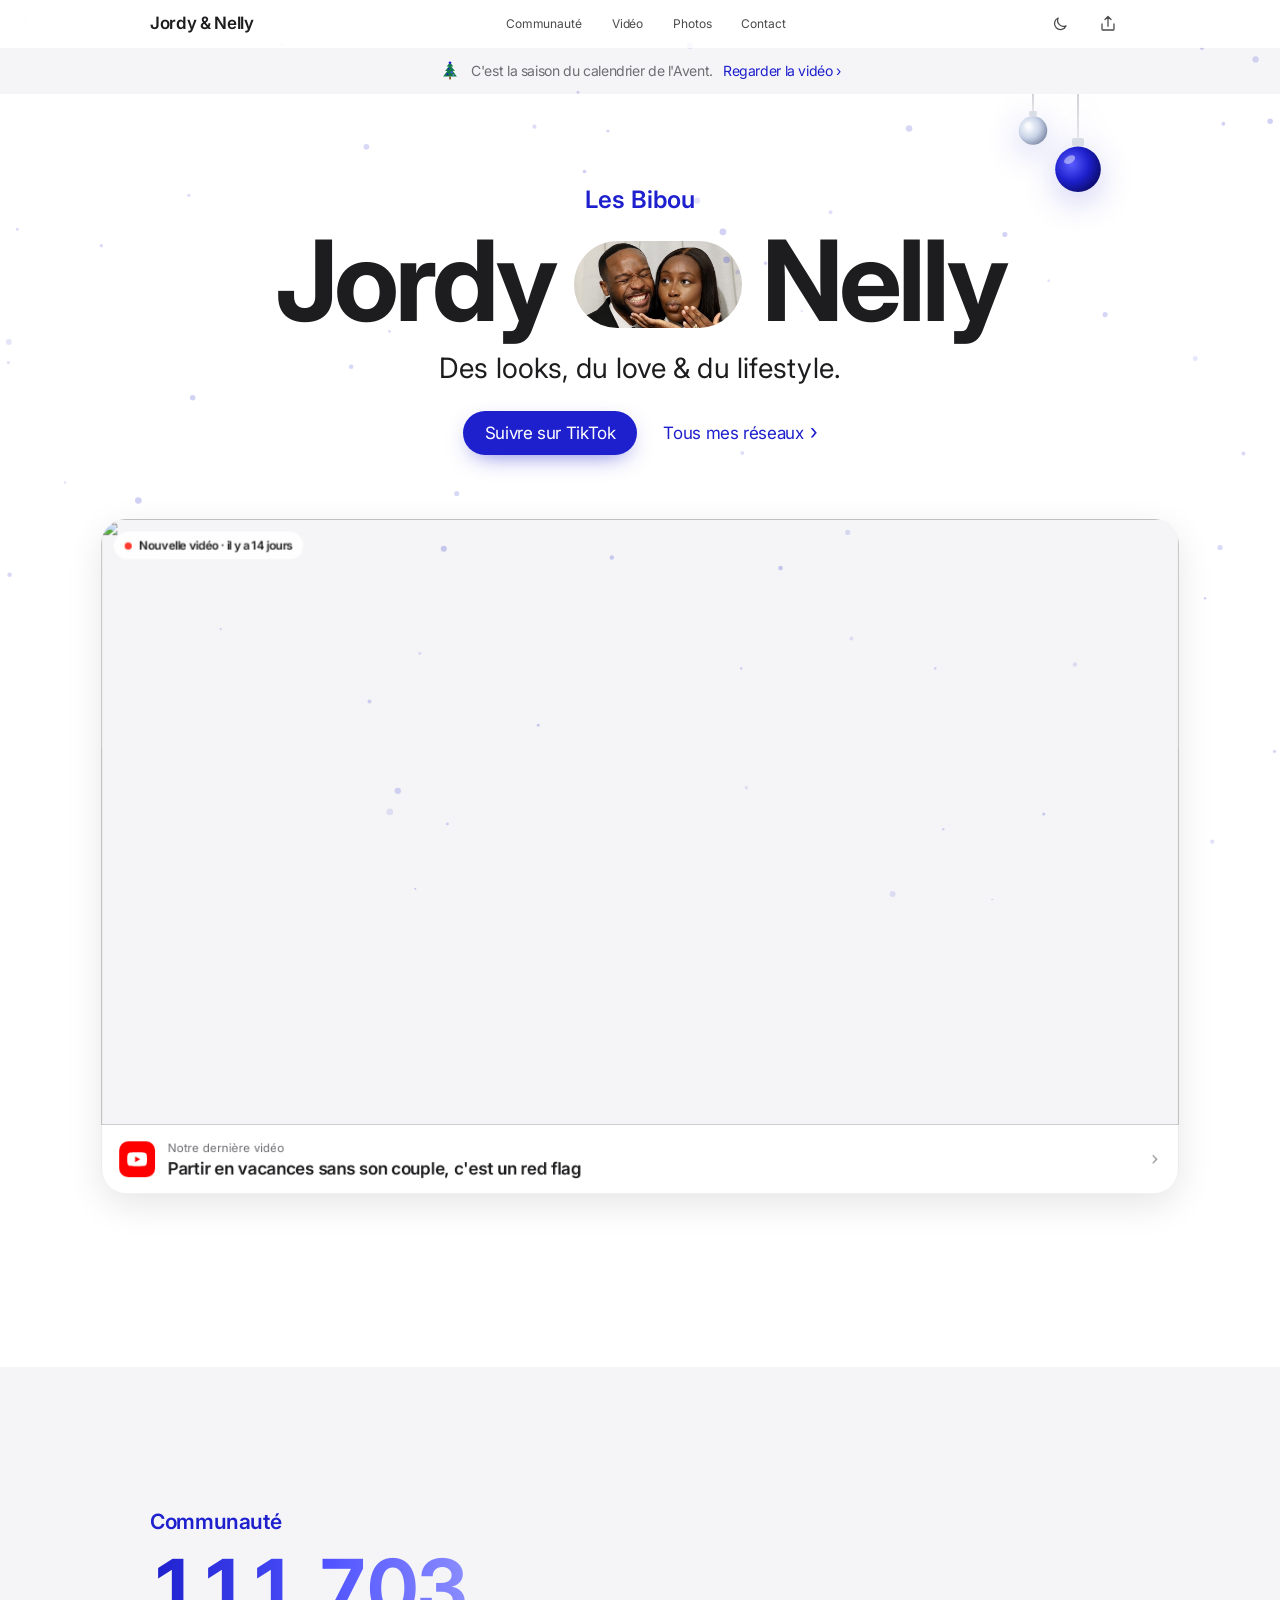
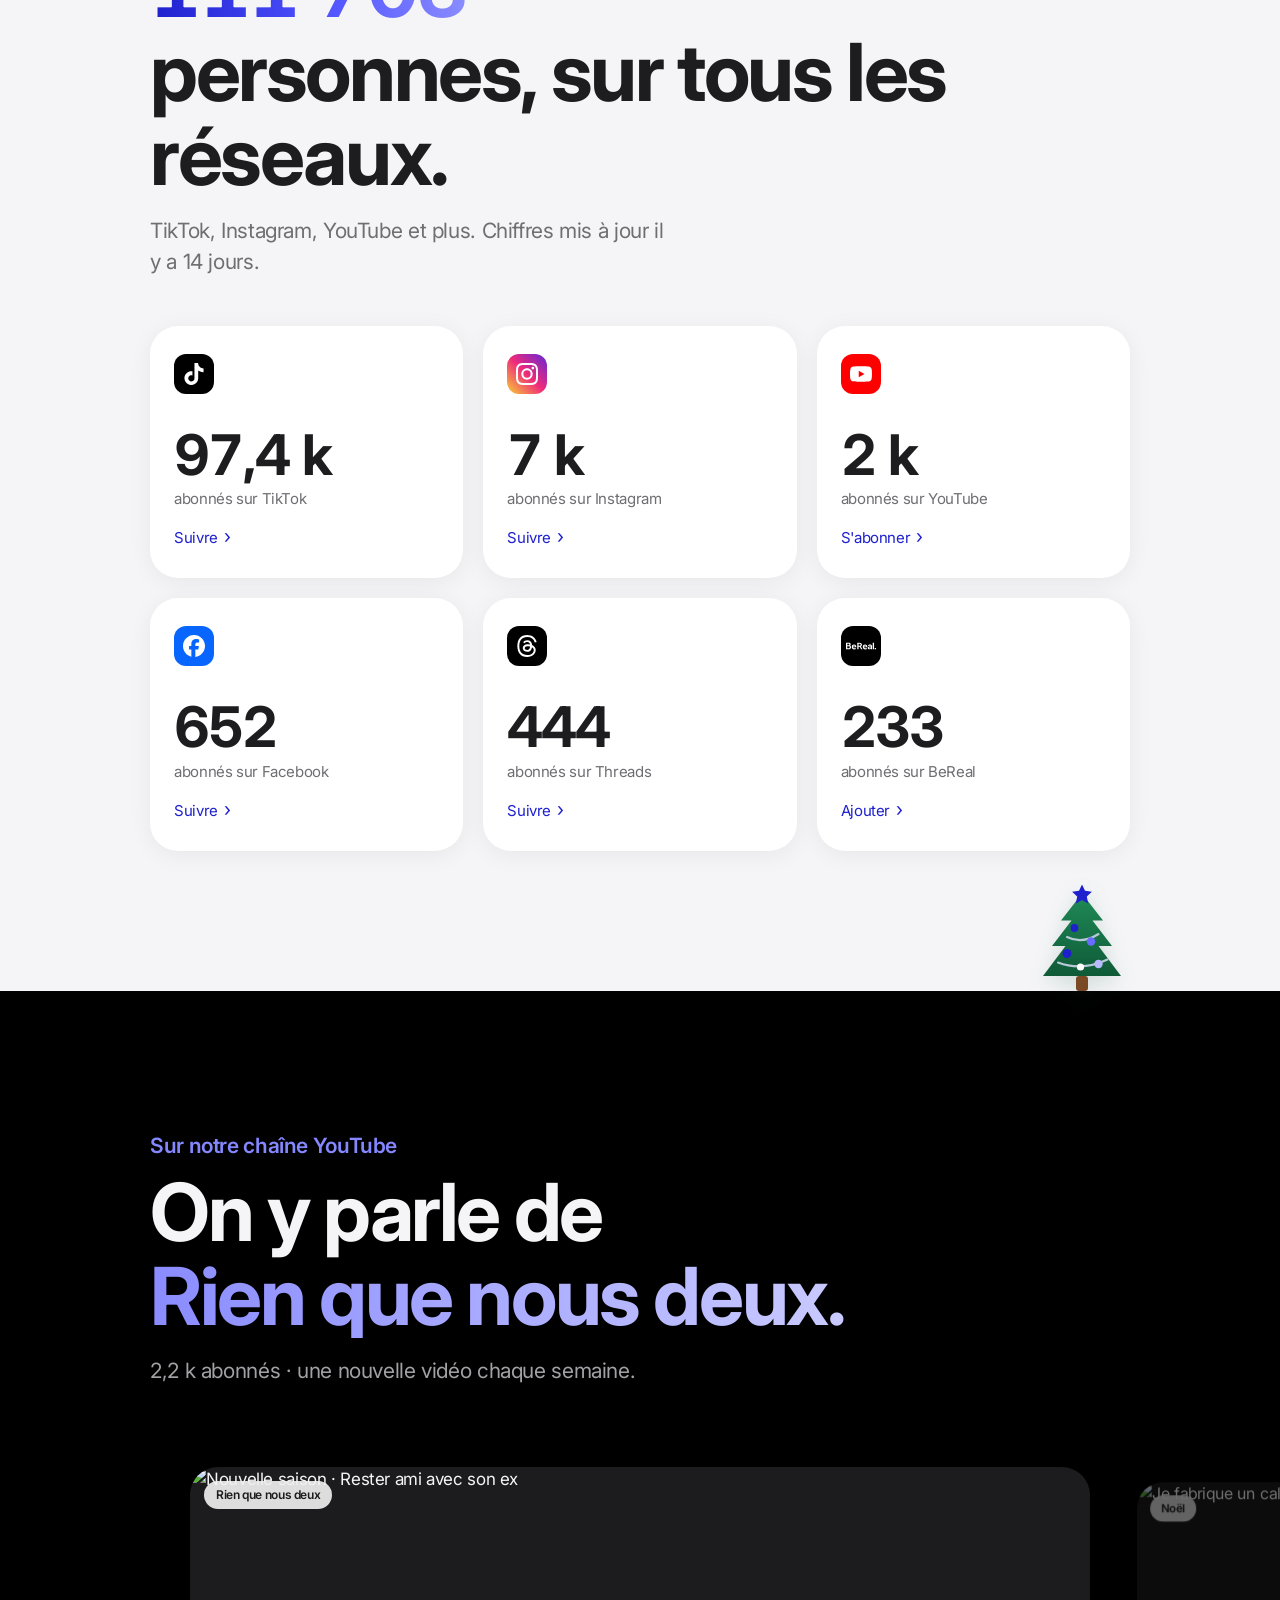
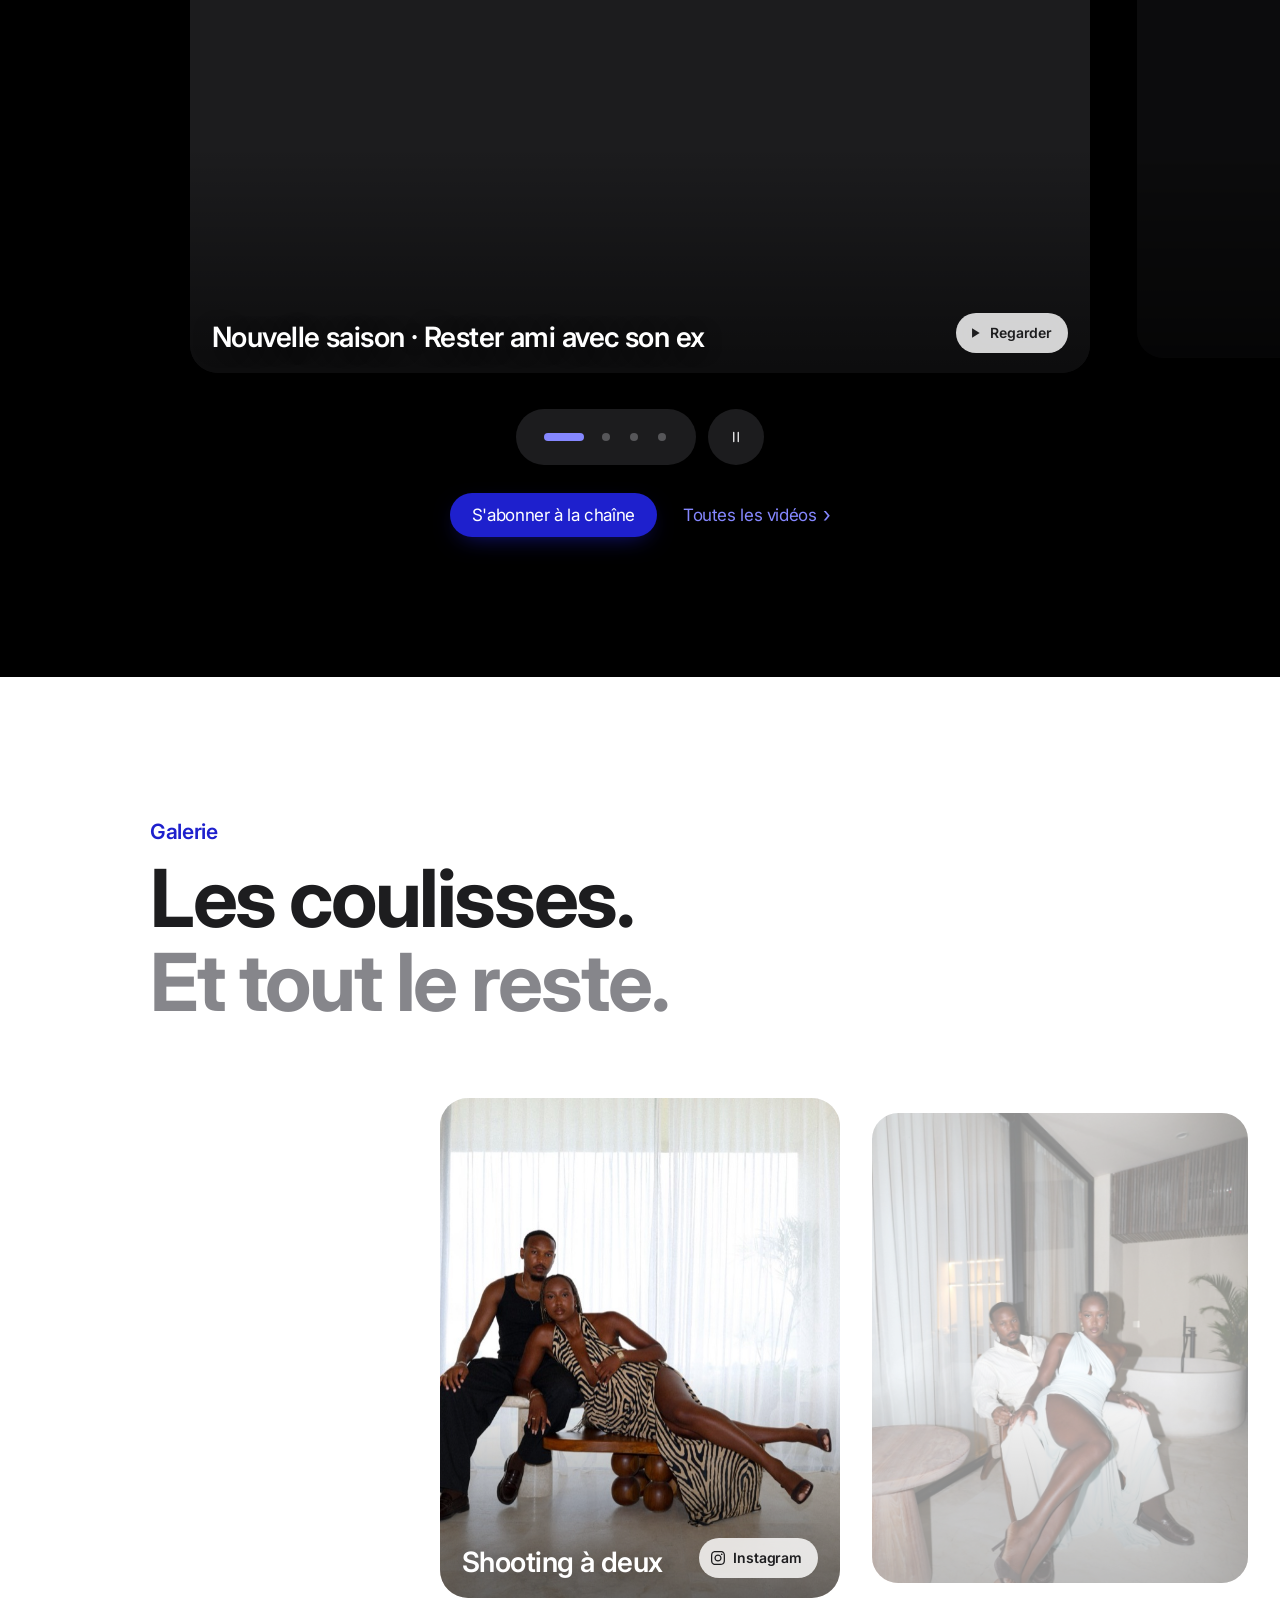
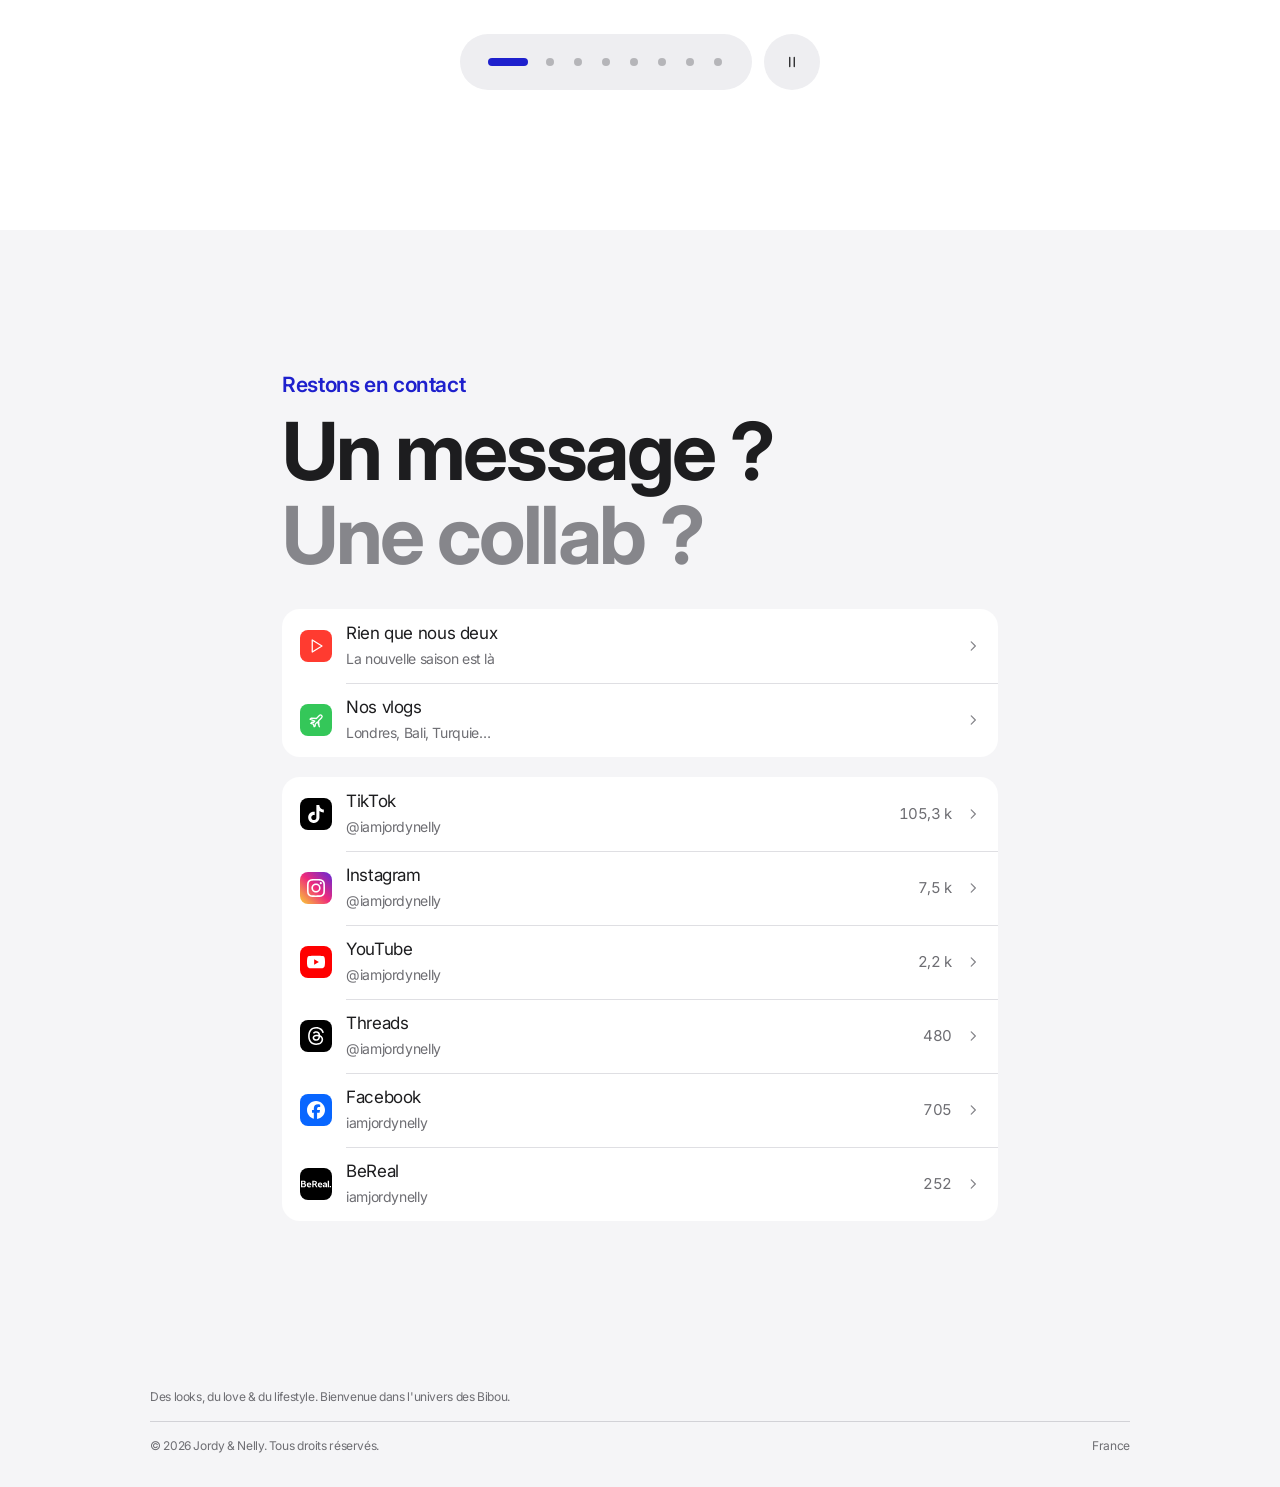
==== index.html @ a94b3c2d "Nouvel An : variante vivante en aperçu + date des chiffres à jour Co-Authored-By: Claude Opus 5.5 <n" ====
<!doctype html>
<html lang="fr" data-theme="light">
<head>
  <meta charset="utf-8">
  <meta name="viewport" content="width=device-width, initial-scale=1">
  <title>Jordy &amp; Nelly · Les Bibou</title>
  <meta name="description" content="Des looks, du love &amp; du lifestyle. Tous nos réseaux, notre dernière vidéo et nos coulisses.">
  <link rel="icon" href="images/avatar.jpg">
  <link rel="apple-touch-icon" href="images/avatar.jpg">
  <!-- Aperçu quand le lien est partagé (Instagram, iMessage, WhatsApp…) -->
  <meta property="og:type" content="website">
  <meta property="og:title" content="Jordy &amp; Nelly · Les Bibou">
  <meta property="og:description" content="Des looks, du love &amp; du lifestyle. Tous nos réseaux au même endroit.">
  <meta property="og:url" content="https://iamjordynelly.github.io/">
  <meta property="og:image" content="https://iamjordynelly.github.io/images/photo-5.jpg">
  <meta name="twitter:card" content="summary_large_image">
  <link rel="preconnect" href="https://fonts.googleapis.com">
  <link rel="preconnect" href="https://fonts.gstatic.com" crossorigin>
  <!-- Police de secours (Android/PC) chargée sans bloquer l'affichage : les iPhone utilisent la police Apple -->
  <link href="https://fonts.googleapis.com/css2?family=Inter:wght@400;500;600;700&display=swap" rel="stylesheet" media="print" onload="this.media='all'">
  <link rel="stylesheet" href="style.css?v=34">
  <meta name="theme-color" content="#ffffff">
  <!-- Applique le mode du téléphone avant l'affichage (évite un flash blanc en mode sombre) -->
  <script>
    try {
      var t = sessionStorage.getItem("theme-visit") || (matchMedia("(prefers-color-scheme: dark)").matches ? "dark" : "light");
      document.documentElement.dataset.theme = t;
    } catch (e) {}
  </script>
</head>
<body>
  <!-- Navigation verre dépoli -->
  <nav class="nav" id="nav">
    <div class="nav-inner">
      <a href="#top" class="nav-logo" id="navLogo"></a>
      <div class="nav-links">
        <a href="#communaute">Communauté</a>
        <a href="#video">Vidéo</a>
        <a href="#photos">Photos</a>
        <a href="#liens">Contact</a>
      </div>
      <div class="nav-actions">
        <button class="nav-btn" id="themeBtn" aria-label="Mode clair ou sombre" title="Mode clair / sombre">
          <svg viewBox="0 0 24 24"><path d="M20 14.5A8 8 0 0 1 9.5 4 8 8 0 1 0 20 14.5z"/></svg>
        </button>
        <button class="nav-btn" id="shareBtn" aria-label="Partager la page" title="Partager">
          <svg viewBox="0 0 24 24"><path d="M4 12v7a1 1 0 0 0 1 1h14a1 1 0 0 0 1-1v-7M16 6l-4-4-4 4M12 2v13"/></svg>
        </button>
      </div>
    </div>
  </nav>

  <!-- HERO -->
  <header class="hero" id="top">
    <div class="hero-text">
      <p class="eyebrow fade" id="tagline"></p>
      <h1 class="hero-title fade" id="name"></h1>
      <p class="hero-sub fade" id="heroSub"></p>
      <div class="hero-actions fade" id="heroCta"></div>
    </div>
    <div class="hero-media-wrap">
      <!-- Une seule carte : la miniature + une bande titre en dessous (façon Apple TV) -->
      <div class="hero-card" id="heroCard">
        <div class="hero-media" id="heroMedia"></div>
        <button class="hero-foot" id="heroCaption"></button>
      </div>
    </div>
  </header>

  <main>
    <!-- COMMUNAUTÉ -->
    <section class="section alt" id="communaute">
      <div class="wrap">
        <p class="kicker reveal">Communauté</p>
        <h2 class="headline reveal"><span class="grad-text" id="totalFollowers">0</span><br>personnes, sur tous les réseaux.</h2>
        <p class="lead reveal" id="updated"></p>
        <div class="stats" id="platforms"></div>
      </div>
    </section>

    <!-- VIDÉO (section sombre) -->
    <section class="section dark" id="video">
      <div class="wrap">
        <p class="kicker reveal">Sur notre chaîne YouTube</p>
        <h2 class="headline reveal">On y parle de<br><span class="rotator" id="rotator" aria-live="polite"></span></h2>
        <p class="lead reveal" id="channelMeta"></p>
      </div>
      <div class="gallery is-video" id="vcarousel" tabindex="0" aria-roledescription="carrousel" aria-label="Vidéos de la chaîne"></div>
      <p class="gal-caption" id="vidCaption" aria-hidden="true"></p>
      <div class="pager">
        <div class="pager-dots" id="vdots"></div>
        <button class="pager-play" id="vplayPause" aria-label="Mettre en pause le défilement">
          <svg class="i-pause" viewBox="0 0 24 24"><path d="M9 6v12M15 6v12"/></svg>
          <svg class="i-play" viewBox="0 0 24 24"><path d="M8 5l11 7-11 7z"/></svg>
        </button>
      </div>
      <div class="wrap"><div class="video-actions" id="channelActions"></div></div>
    </section>

    <!-- GALERIE -->
    <section class="section" id="photos">
      <div class="wrap">
        <p class="kicker reveal">Galerie</p>
        <h2 class="headline reveal">Les coulisses.<br><span class="soft">Et tout le reste.</span></h2>
      </div>
      <div class="gallery" id="gallery" tabindex="0" aria-roledescription="carrousel" aria-label="Galerie photos"></div>
      <p class="gal-caption" id="galCaption" aria-hidden="true"></p>
      <div class="pager">
        <div class="pager-dots" id="dots"></div>
        <button class="pager-play" id="playPause" aria-label="Mettre en pause le défilement">
          <svg class="i-pause" viewBox="0 0 24 24"><path d="M9 6v12M15 6v12"/></svg>
          <svg class="i-play" viewBox="0 0 24 24"><path d="M8 5l11 7-11 7z"/></svg>
        </button>
      </div>
    </section>

    <!-- LIENS -->
    <section class="section alt" id="liens">
      <div class="wrap narrow">
        <p class="kicker reveal">Restons en contact</p>
        <h2 class="headline reveal">Un message ?<br><span class="soft">Une collab ?</span></h2>
        <div class="list reveal" id="links"></div>
        <div class="list reveal" id="socialList"></div>
      </div>
    </section>
  </main>

  <footer class="footer">
    <div class="wrap">
      <p id="bioFoot"></p>
      <hr>
      <div class="footer-row">
        <span>© <span id="year"></span> <span id="footName"></span>. Tous droits réservés.</span>
        <span id="location"></span>
      </div>
    </div>
  </footer>

  <div class="toast" id="toast" role="status" aria-live="polite"></div>

  <script src="data.js?v=34"></script>
  <script src="app.js?v=34"></script>
</body>
</html>
---- style.css ----
/* ================= Couleurs ================= */
:root, [data-theme="light"] {
  --bg: #ffffff;
  --bg-alt: #f5f5f7;
  --card: #ffffff;
  --text: #1d1d1f;
  --text-2: #6e6e73;
  --text-3: #86868b;
  --line: #d2d2d7;
  --brand: #1e20cd;         /* le bleu Jordy & Nelly */
  --link: #1e20cd;
  --btn: #1e20cd;
  --btn-hover: #2f31e6;
  --nav: rgba(255,255,255,.72);
  --shadow: 0 4px 24px rgba(0,0,0,.06);
  --shadow-hover: 0 12px 40px rgba(0,0,0,.12);
  --grad: linear-gradient(90deg, #1e20cd 0%, #4f52ff 55%, #8a8cff 100%);
  color-scheme: light;
}
[data-theme="dark"] {
  --bg: #000000;
  --bg-alt: #101012;
  --card: #1c1c1e;
  --text: #f5f5f7;
  --text-2: #a1a1a6;
  --text-3: #86868b;
  --line: #424245;
  --brand: #1e20cd;
  --link: #8587ff;          /* bleu éclairci : lisible sur fond noir */
  --btn: #1e20cd;
  --btn-hover: #2f31e6;
  --nav: rgba(22,22,23,.72);
  --shadow: 0 4px 24px rgba(0,0,0,.4);
  --shadow-hover: 0 12px 40px rgba(0,0,0,.6);
  --grad: linear-gradient(90deg, #5b5eff 0%, #8a8cff 55%, #b9baff 100%);
  color-scheme: dark;
}

/* ================= Base ================= */
*, *::before, *::after { box-sizing: border-box; }
html { -webkit-text-size-adjust: 100%; scroll-behavior: smooth; scroll-padding-top: 48px; }
body {
  margin: 0; background: var(--bg); color: var(--text);
  font-family: -apple-system, BlinkMacSystemFont, "SF Pro Display", "SF Pro Text", "Inter", "Helvetica Neue", Arial, sans-serif;
  font-size: 17px; line-height: 1.47; letter-spacing: -.022em;
  -webkit-font-smoothing: antialiased; -moz-osx-font-smoothing: grayscale;
  overflow-x: hidden; transition: background .5s ease, color .5s ease;
}
h1, h2, h3, p { margin: 0; }
a { color: inherit; text-decoration: none; }
button { font: inherit; color: inherit; cursor: pointer; border: 0; background: none; padding: 0; }
img { display: block; max-width: 100%; }
svg.brand { fill: currentColor; stroke: none; }
.p-bereal svg.brand { width: 30px !important; height: 30px !important; }
svg { width: 20px; height: 20px; fill: none; stroke: currentColor; stroke-width: 1.7; stroke-linecap: round; stroke-linejoin: round; flex-shrink: 0; }
:focus-visible { outline: 2px solid var(--btn); outline-offset: 3px; border-radius: 8px; }
.wrap { width: 100%; max-width: 1024px; margin: 0 auto; padding: 0 22px; }
.wrap.narrow { max-width: 760px; }

/* ================= Nav (verre dépoli) ================= */
.nav {
  position: sticky; top: 0; z-index: 50; height: 48px;
  background: var(--nav); backdrop-filter: saturate(180%) blur(20px); -webkit-backdrop-filter: saturate(180%) blur(20px);
  border-bottom: 1px solid transparent; transition: border-color .3s, background .5s;
}
.nav.scrolled { border-bottom-color: color-mix(in srgb, var(--line) 60%, transparent); }
.nav-inner { max-width: 1024px; height: 100%; margin: 0 auto; padding: 0 22px; display: flex; align-items: center; justify-content: space-between; gap: 16px; }
.nav-logo { font-size: 17px; font-weight: 600; letter-spacing: -.02em; }
.nav-links { display: none; gap: 30px; }
.nav-links a { font-size: 12px; color: var(--text); opacity: .8; transition: opacity .2s; letter-spacing: -.01em; }
.nav-links a:hover { opacity: 1; }
@media (min-width: 834px) { .nav-links { display: flex; } }
.nav-actions { display: flex; gap: 4px; }
.nav-btn { width: 44px; height: 44px; display: grid; place-items: center; color: var(--text); opacity: .8; transition: opacity .2s; }
.nav-btn:hover { opacity: 1; }
.nav-btn svg { width: 18px; height: 18px; }

/* ================= Boutons & liens ================= */
.btn {
  display: inline-flex; align-items: center; justify-content: center; gap: 8px; min-height: 44px; padding: 0 22px;
  border-radius: 980px; background: var(--btn); color: #fff; font-size: 17px; font-weight: 400;
  transition: background .2s ease, transform .2s ease;
}
.btn:hover { background: var(--btn-hover); }
.btn:active { transform: scale(.98); }
.btn svg { width: 18px; height: 18px; }
.btn.ghost { background: transparent; color: var(--btn); box-shadow: inset 0 0 0 1px var(--btn); }
.btn.ghost:hover { background: var(--btn); color: #fff; }
.btn.small { min-height: 32px; padding: 0 14px; font-size: 14px; }
.more { display: inline-flex; align-items: center; gap: 2px; color: var(--link); font-size: 17px; min-height: 44px; }
.more:hover { text-decoration: underline; }
.more::after { content: "›"; font-size: 1.25em; line-height: 1; margin-left: 4px; transform: translateY(-1px); }

/* ================= Hero ================= */
.hero { padding: 64px 0 0; text-align: center; overflow: hidden; }
@media (min-width: 834px) { .hero { padding-top: 88px; } }
.hero-text { padding: 0 22px; }
/* Photo glissée dans le titre, qui s'ouvre comme une pilule */
.title-photo {
  display: inline-block; vertical-align: -.06em; height: .78em; width: 1.5em; border-radius: 980px;
  background: var(--bg-alt); overflow: hidden; position: relative;
  animation: pillOpen 1.2s cubic-bezier(.28,.11,.32,1) .6s both;
}
.title-photo img { position: absolute; inset: 0; width: 100%; height: 100%; object-fit: cover; object-position: center 30%; }
.title-photo.fallback { background: var(--grad); }
@keyframes pillOpen { from { width: 0; opacity: 0; margin: 0 -.12em; } to { width: 1.5em; opacity: 1; } }
.eyebrow { font-size: clamp(19px, 2.4vw, 24px); font-weight: 600; color: var(--text-2); letter-spacing: .002em; }
.hero-title {
  /* Toujours sur une seule ligne : la taille suit la largeur de l'écran */
  white-space: nowrap;
  font-size: min(112px, 12.6vw); font-weight: 700; line-height: 1.02; letter-spacing: -.035em; margin: 6px 0 14px;
}
.hero-sub { font-size: clamp(19px, 2.4vw, 28px); line-height: 1.2; font-weight: 400; color: var(--text); max-width: 26ch; margin: 0 auto; letter-spacing: .004em; }
.hero-actions { display: flex; flex-wrap: wrap; align-items: center; justify-content: center; gap: 12px 26px; margin-top: 26px; }
.fade { animation: fadeUp 1.1s cubic-bezier(.28,.11,.32,1) both; }
.eyebrow.fade { animation-delay: .1s; }
.hero-title.fade { animation-delay: .2s; }
.hero-sub.fade { animation-delay: .35s; }
.hero-actions.fade { animation-delay: .5s; }
@keyframes fadeUp { from { opacity: 0; transform: translateY(24px); } to { opacity: 1; transform: none; } }

.hero-media-wrap { padding: 48px 12px 0; }
@media (min-width: 834px) { .hero-media-wrap { padding: 64px 22px 0; } }
.hero-media {
  position: relative; max-width: 1200px; margin: 0 auto; aspect-ratio: 4/5; overflow: hidden;
  border-radius: 28px; transform-origin: 50% 0; will-change: transform;
  background: var(--bg-alt); box-shadow: var(--shadow);
}
/* Même format que la carte "Dernière vidéo" sur tous les écrans */
.hero-media { aspect-ratio: 16/9; }
@media (max-width: 639px) { .hero-media { border-radius: 20px; } }
.hero-slide { position: absolute; inset: 0; background: center/cover no-repeat; opacity: 0; transform: scale(1.06); transition: opacity 1.4s ease, transform 7s ease-out; }
.hero-slide.active { opacity: 1; transform: scale(1); }

/* ================= Sections ================= */
.section { padding: 64px 0; transition: background .5s; }  /* plus serré sur téléphone */
@media (min-width: 834px) { .section { padding: 140px 0; } }
.section.alt { background: var(--bg-alt); }
.section.dark { background: #000; color: #f5f5f7; --text-2: #a1a1a6; --card: #1c1c1e; --link: #8587ff; }
.kicker { font-size: clamp(17px, 2vw, 21px); font-weight: 600; color: var(--link); margin-bottom: 8px; }
.eyebrow { color: var(--link) !important; }
.btn { box-shadow: 0 8px 24px -10px color-mix(in srgb, var(--brand) 70%, transparent); }
.btn.small { box-shadow: none; }
.pager-dot.active i { background: var(--brand) !important; }
[data-theme="dark"] .pager-dot.active i { background: var(--link) !important; }
.headline { font-size: clamp(40px, 6.4vw, 80px); font-weight: 700; line-height: 1.05; letter-spacing: -.03em; margin-bottom: 18px; }
.headline .soft { color: var(--text-3); }
.lead { font-size: clamp(17px, 1.9vw, 21px); color: var(--text-2); max-width: 40ch; margin-bottom: 48px; }
.grad-text { background: var(--grad); -webkit-background-clip: text; background-clip: text; color: transparent; font-variant-numeric: tabular-nums; }

/* ================= Stats ================= */
.stats { display: grid; gap: 16px; grid-template-columns: repeat(2, 1fr); }
@media (min-width: 834px) { .stats { grid-template-columns: repeat(3, 1fr); gap: 20px; } }
.stats .stat:last-child:nth-child(odd) { grid-column: span 2; }
@media (min-width: 834px) { .stats .stat:last-child:nth-child(odd) { grid-column: auto; } }
.stat {
  background: var(--card); border-radius: 28px; padding: 28px 24px 22px; display: flex; flex-direction: column; gap: 4px; min-height: 220px;
  box-shadow: var(--shadow); transition: transform .5s cubic-bezier(.28,.11,.32,1), box-shadow .5s ease;
}
.stat:hover { transform: scale(1.02); box-shadow: var(--shadow-hover); }
.stat-icon { width: 40px; height: 40px; border-radius: 12px; display: grid; place-items: center; color: #fff; background: var(--p); margin-bottom: auto; }
.stat-icon svg { width: 22px; height: 22px; }
.stat-num { font-size: clamp(34px, 5vw, 56px); font-weight: 700; letter-spacing: -.035em; line-height: 1.05; margin-top: 28px; font-variant-numeric: tabular-nums; white-space: nowrap; }
.stat-label { font-size: 15px; color: var(--text-2); }
.stat-growth { font-size: 14px; color: #1d9b4f; font-weight: 500; }
[data-theme="dark"] .stat-growth { color: #30d158; }
.stat .more { font-size: 15px; min-height: 36px; margin-top: 6px; }
/* Téléphone : cartes fines empilées, en une ligne (logo · chiffre · bouton) */
@media (max-width: 639px) {
  .stats { grid-template-columns: 1fr; gap: 10px; }
  .stats .stat:last-child:nth-child(odd) { grid-column: auto; }
  .stat {
    min-height: 0; padding: 14px 16px; border-radius: 20px;
    display: grid; grid-template-columns: 44px 1fr auto; column-gap: 14px; row-gap: 0; align-items: center;
  }
  .stat:hover { transform: none; }
  .stat-icon { grid-column: 1; grid-row: 1 / 3; width: 44px; height: 44px; margin: 0; }
  .stat-num { grid-column: 2; grid-row: 1; margin: 0; font-size: 24px; letter-spacing: -.02em; }
  .stat-label { grid-column: 2; grid-row: 2; font-size: 13px; }
  .stat-growth { display: none; }
  .stat .more { grid-column: 3; grid-row: 1 / 3; margin: 0; font-size: 15px; }
}
.p-youtube   { --p: #ff0000; }
.p-instagram { --p: linear-gradient(45deg, #f9ce34, #ee2a7b 50%, #6228d7); }
.p-tiktok    { --p: #000000; }
.p-facebook  { --p: #0866ff; }
.p-threads   { --p: #000000; }
.p-bereal    { --p: #000000; }
[data-theme="dark"] .p-tiktok, [data-theme="dark"] .p-threads, [data-theme="dark"] .p-bereal { --p: #3a3a3c; }

/* ================= Vidéo ================= */
.video-card { border-radius: 28px; overflow: hidden; background: #1c1c1e; position: relative; aspect-ratio: 16/9; }
.video-card iframe { position: absolute; inset: 0; width: 100%; height: 100%; border: 0; }
.v-thumb { position: absolute; inset: 0; width: 100%; height: 100%; }
.v-thumb img { width: 100%; height: 100%; object-fit: cover; transition: transform 1.2s cubic-bezier(.28,.11,.32,1); }
.v-thumb:hover img { transform: scale(1.04); }
.v-thumb::after { content: ""; position: absolute; inset: 0; background: linear-gradient(180deg, transparent 50%, rgba(0,0,0,.5)); }
.v-play {
  position: absolute; z-index: 2; left: 50%; top: 50%; transform: translate(-50%,-50%);
  width: 76px; height: 76px; border-radius: 50%; display: grid; place-items: center; color: #1d1d1f;
  background: rgba(255,255,255,.82); backdrop-filter: blur(20px) saturate(180%); -webkit-backdrop-filter: blur(20px) saturate(180%);
  transition: transform .4s cubic-bezier(.28,.11,.32,1);
}
.v-thumb:hover .v-play { transform: translate(-50%,-50%) scale(1.08); }
.v-play svg { width: 28px; height: 28px; fill: currentColor; stroke: none; margin-left: 4px; }
.v-info { position: absolute; z-index: 2; left: 24px; right: 24px; bottom: 20px; display: flex; justify-content: space-between; align-items: center; color: #fff; font-size: 14px; font-weight: 500; }
.v-chip { padding: 6px 12px; border-radius: 980px; background: rgba(255,255,255,.18); backdrop-filter: blur(20px); -webkit-backdrop-filter: blur(20px); }
.video-actions { display: flex; flex-wrap: wrap; align-items: center; gap: 12px 26px; margin-top: 28px; }

/* ================= Galerie (carrousel façon Apple) ================= */
.gallery {
  --w: min(34vw, 400px);  /* largeur d'une photo verticale */
  display: flex; gap: 20px; overflow-x: auto; scroll-snap-type: x mandatory; scrollbar-width: none;
  padding: 56px calc((100vw - var(--w)) / 2) 8px; scroll-padding-inline: calc((100vw - var(--w)) / 2);
  outline: none;
}
.gallery::-webkit-scrollbar { display: none; }
.g-item {
  flex: 0 0 var(--w); scroll-snap-align: center; position: relative; margin: 0;
  aspect-ratio: 4/5; border-radius: 28px; overflow: hidden; background: var(--bg-alt);
  opacity: .45; transform: scale(.94); transition: opacity .7s ease, transform .7s cubic-bezier(.28,.11,.32,1);
}
.g-item { aspect-ratio: 4/5; }  /* format Instagram vertical */
/* Photo horizontale ou miniature vidéo : ajouter landscape: true dans data.js */
.g-item.landscape { aspect-ratio: 16/9; flex-basis: min(84vw, 980px); }
@media (max-width: 639px) {
  .gallery { --w: 78vw; gap: 12px; padding-top: 36px; }
  .g-item { border-radius: 20px; }
  .g-cap { left: 14px; right: 14px; bottom: 12px; gap: 8px; }
  .g-title { font-size: 15px; }
  .watch-chip { min-height: 32px; padding: 0 12px 0 10px; font-size: 13px; }
  .hero-link { padding: 12px; }
}
.g-item.active { opacity: 1; transform: none; }
.g-item img { width: 100%; height: 100%; object-fit: cover; }
.g-item { display: block; cursor: pointer; }
.g-item::after { content: ""; position: absolute; inset: 0; background: linear-gradient(180deg, transparent 55%, rgba(0,0,0,.55)); pointer-events: none; }
.g-item img { transition: transform 1.2s cubic-bezier(.28,.11,.32,1); }
.g-item.active:hover img { transform: scale(1.04); }
.g-cap {
  position: absolute; z-index: 2; left: 22px; right: 22px; bottom: 20px; display: flex; align-items: flex-end; justify-content: space-between; gap: 12px;
  color: #fff; opacity: 0; transform: translateY(10px); transition: all .7s ease .15s;
}
.g-item.active .g-cap { opacity: 1; transform: none; }
.g-title { font-size: clamp(17px, 2.4vw, 28px); font-weight: 600; letter-spacing: -.02em; line-height: 1.15; text-shadow: 0 2px 20px rgba(0,0,0,.35); }

/* Pastille "Regarder" en verre dépoli */
.watch-chip {
  display: inline-flex; align-items: center; gap: 8px; min-height: 40px; padding: 0 16px 0 12px; border-radius: 980px; flex-shrink: 0;
  background: rgba(255,255,255,.82); color: #1d1d1f; font-size: 14px; font-weight: 600; letter-spacing: -.01em; white-space: nowrap;
  backdrop-filter: blur(20px) saturate(180%); -webkit-backdrop-filter: blur(20px) saturate(180%);
  transition: background .3s, color .3s, transform .3s;
}
.watch-chip svg { width: 14px; height: 14px; fill: currentColor; stroke: none; }
.g-item.active:hover .watch-chip, .hero-link:hover .watch-chip { background: var(--brand); color: #fff; }
.hero-link { position: absolute; inset: 0; z-index: 2; display: flex; align-items: flex-end; padding: 20px; }
.hero-link[hidden] { display: none; }
.hero-link .watch-chip { max-width: 100%; min-width: 0; }
#heroLabel { min-width: 0; overflow: hidden; text-overflow: ellipsis; white-space: nowrap; }
.gal-caption { display: none; }
@media (max-width: 639px) {
  .g-title { display: none; }
  .g-cap { justify-content: flex-end; }
  .gal-caption { display: block; text-align: center; margin: 16px 22px 0; font-size: 17px; font-weight: 600; letter-spacing: -.02em; min-height: 1.3em; }
}
.pager { display: flex; justify-content: center; align-items: center; gap: 12px; margin-top: 28px; }
.pager-dots { display: flex; align-items: center; gap: 4px; height: 56px; padding: 0 22px; border-radius: 980px; background: color-mix(in srgb, var(--bg-alt) 80%, var(--line)); }
.pager-dot { width: 24px; height: 44px; display: grid; place-items: center; }
.pager-dot i { display: block; width: 8px; height: 8px; border-radius: 99px; background: var(--text-3); opacity: .55; transition: all .4s ease; }
.pager-dot.active i { width: 40px; opacity: 1; background: var(--text); }
.pager-dot.active { width: 52px; }
.pager-play { width: 56px; height: 56px; border-radius: 50%; display: grid; place-items: center; background: color-mix(in srgb, var(--bg-alt) 80%, var(--line)); color: var(--text); }
.pager-play svg { width: 18px; height: 18px; fill: currentColor; }
.pager-play .i-play { display: none; }
.pager-play.paused .i-play { display: block; }
.pager-play.paused .i-pause { display: none; }

/* ================= Listes (style réglages) ================= */
.list { background: var(--card); border-radius: 18px; overflow: hidden; margin-top: 32px; }
.list + .list { margin-top: 20px; }
.row { display: flex; align-items: center; gap: 14px; padding: 0 18px; min-height: 64px; transition: background .2s; position: relative; }
.row:hover { background: color-mix(in srgb, var(--line) 30%, transparent); }
.row + .row::before { content: ""; position: absolute; top: 0; left: 64px; right: 0; height: 1px; background: color-mix(in srgb, var(--line) 70%, transparent); }
.row-icon { width: 32px; height: 32px; border-radius: 8px; display: grid; place-items: center; background: var(--p, var(--btn)); color: #fff; }
.row-icon svg { width: 18px; height: 18px; }
.row-body { flex: 1; min-width: 0; padding: 12px 0; }
.row-title { font-size: 17px; }
.row-sub { font-size: 14px; color: var(--text-2); white-space: nowrap; overflow: hidden; text-overflow: ellipsis; }
.row-value { font-size: 15px; color: var(--text-2); font-variant-numeric: tabular-nums; }
.chev { width: 14px; height: 14px; color: var(--text-3); stroke-width: 2.2; }

/* ================= Footer ================= */
.footer { background: var(--bg-alt); padding: 28px 0 32px; font-size: 12px; color: var(--text-2); line-height: 1.4; }
.footer hr { border: 0; border-top: 1px solid var(--line); margin: 16px 0; }
.footer-row { display: flex; flex-wrap: wrap; justify-content: space-between; gap: 8px; }

/* ================= Décor de Noël ================= */
.ribbon {
  display: flex; flex-wrap: wrap; align-items: center; justify-content: center; gap: 4px 10px;
  padding: 12px 22px; background: var(--bg-alt); font-size: 14px; color: var(--text-2); text-align: center;
}
.xmas-tree { width: 22px; height: 22px; stroke: none; }
.ribbon-link { color: var(--link); }
.ribbon-link::after { content: " ›"; }
.ribbon-link:hover { text-decoration: underline; }
.hero { position: relative; }
.baubles { position: absolute; inset: 0 0 auto 0; height: 0; z-index: 3; pointer-events: none; }
.bauble {
  position: absolute; top: 0; display: flex; flex-direction: column; align-items: center; transform: translateX(-50%);
  transform-origin: 50% 0; animation: swing 3.6s ease-in-out infinite alternate;
  filter: drop-shadow(0 10px 16px rgba(30,32,205,.22));
}
.bauble .string { display: block; width: 1.5px; height: var(--len); background: linear-gradient(var(--line), color-mix(in srgb, var(--line) 50%, transparent)); }
.bauble svg { width: var(--size); height: auto; margin-top: -1px; stroke: none; }
@keyframes swing { from { transform: translateX(-50%) rotate(-6deg); } to { transform: translateX(-50%) rotate(6deg); } }
.snow { position: fixed; inset: 0; width: 100vw; height: 100vh; z-index: 40; pointer-events: none; }
/* Sapin posé sur le bord haut de la section noire (le pied touche le bord) */
.section.dark { position: relative; }
.xmas-big {
  position: absolute; z-index: 2; right: max(22px, calc((100% - 1024px) / 2 + 22px)); top: 0;
  width: 64px; height: auto; transform: translateY(-100%); stroke: none;
  filter: drop-shadow(0 6px 10px rgba(15,90,55,.15));
}
@media (min-width: 834px) { .xmas-big { width: 96px; } }
.xmas-big .tw { animation: twinkle 2.4s ease-in-out infinite; }
@keyframes twinkle { 50% { opacity: .35; } }

/* ================= Décor du Nouvel An ================= */
.ny-spark { width: 22px; height: 22px; stroke: none; animation: sparkSpin 3s ease-in-out infinite; }
@keyframes sparkSpin { 50% { transform: scale(.8) rotate(20deg); } }
.ny-ribbon {
  background:
    linear-gradient(100deg, transparent 30%, rgba(255,232,160,.55) 45%, transparent 60%) 0 0 / 250% 100% no-repeat,
    var(--bg-alt);
  animation: ribbonShine 5s ease-in-out infinite;
}
@keyframes ribbonShine { from { background-position: 130% 0, 0 0; } 60%, to { background-position: -130% 0, 0 0; } }
.ny-count {
  display: inline-block; margin-left: 4px; padding: 1px 9px; border-radius: 980px; font-weight: 600;
  font-variant-numeric: tabular-nums; color: #fff; background: linear-gradient(135deg, #e8b23a, #c98d1c);
}
/* Titre : reflet doré qui passe sur les lettres */
.ny-shine > span[aria-hidden="true"]:not(.title-photo) {
  background: linear-gradient(100deg, var(--text) 0 38%, #f3cf6a 46%, #fff6d8 50%, #e0a92e 54%, var(--text) 62% 100%);
  background-size: 300% 100%; background-position: 100% 0;
  -webkit-background-clip: text; background-clip: text; color: transparent;
  animation: titleShine 6s ease-in-out 2s infinite;
}
.ny-shine > span[aria-hidden="true"]:last-child { animation-delay: 2.35s; }
@keyframes titleShine { from { background-position: 100% 0; } 45%, to { background-position: 0 0; } }
.ny-shine .title-photo { box-shadow: 0 0 0 .045em #e8b23a, 0 0 .35em rgba(232,178,58,.55); }
/* Boule à facettes : reflets qui s'allument autour */
.ny-disco { filter: drop-shadow(0 10px 18px rgba(30,32,205,.28)); }
.ny-disco .tw, .ny-flutes .tw { animation: twinkle 2.4s ease-in-out infinite; }
.ny-disco svg { animation: discoTurn 7s linear infinite; }
@keyframes discoTurn { 50% { filter: hue-rotate(18deg) brightness(1.15); } }
.glint {
  position: absolute; width: 12px; height: 12px; pointer-events: none;
  background: radial-gradient(circle, #fff 0 18%, transparent 20%), conic-gradient(from 45deg, transparent 0 20%, #fff 22% 28%, transparent 30% 45%, #fff 47% 53%, transparent 55% 70%, #fff 72% 78%, transparent 80%);
  border-radius: 50%; opacity: 0; animation: glint 2.8s ease-in-out infinite;
}
.glint.g1 { left: 10%; bottom: 40%; }
.glint.g2 { right: -6px; bottom: 18%; animation-delay: -1s; width: 9px; height: 9px; }
.glint.g3 { left: 40%; bottom: -4px; animation-delay: -1.9s; width: 10px; height: 10px; }
@keyframes glint { 0%, 70%, 100% { opacity: 0; transform: scale(.3) rotate(0); } 82% { opacity: 1; transform: scale(1.2) rotate(45deg); } }
.ny-star { filter: drop-shadow(0 8px 14px rgba(201,141,28,.35)); }
/* Coupes de champagne : bulles qui montent, petit "tchin" */
.ny-flutes { width: 72px; filter: drop-shadow(0 6px 12px rgba(226,169,58,.25)); }
@media (min-width: 834px) { .ny-flutes { width: 104px; } }
.ny-flutes .bub { fill: #fff8de; animation: bubble 2s ease-in infinite; }
@keyframes bubble { from { transform: translateY(0); opacity: .9; } to { transform: translateY(-14px); opacity: 0; } }
.ny-flutes .clink { animation: clink 2.4s ease-in-out infinite; transform-origin: 40px 6px; }
@keyframes clink { 0%, 55%, 100% { opacity: 0; transform: scale(.6); } 65% { opacity: 1; transform: scale(1.1); } }

/* ---------- Variante "vivante" du Nouvel An ---------- */
/* Les deux prénoms font un petit saut, l'un après l'autre */
.ny-vivant .ny-shine > span[aria-hidden="true"]:not(.title-photo) { display: inline-block; animation: titleShine 6s ease-in-out 2s infinite, hop 6s cubic-bezier(.3,1.6,.5,1) 2.2s infinite; }
.ny-vivant .ny-shine > span[aria-hidden="true"]:last-child { animation-delay: 2.35s, 2.45s; }
@keyframes hop { 0%, 12%, 100% { transform: none; } 5% { transform: translateY(-.09em) rotate(-2deg); } }
/* La photo du titre se balance doucement */
.ny-vivant .ny-shine .title-photo img { animation: photoSway 5s ease-in-out 2s infinite; }
@keyframes photoSway { 50% { transform: scale(1.08); } }
/* Reflet qui traverse le bouton principal */
.ny-vivant .hero-actions .btn { position: relative; overflow: hidden; }
.ny-vivant .hero-actions .btn::after {
  content: ""; position: absolute; inset: 0; pointer-events: none;
  background: linear-gradient(105deg, transparent 35%, rgba(255,236,170,.65) 50%, transparent 65%);
  transform: translateX(-120%); animation: btnSweep 4.5s ease-in-out 2.5s infinite;
}
@keyframes btnSweep { 30%, 100% { transform: translateX(120%); } }
/* La carte vidéo du haut "respire" : un halo bleu puis doré */
.ny-vivant .hero-card { animation: cardGlow 6s ease-in-out infinite; }
@keyframes cardGlow {
  0%, 100% { box-shadow: 0 18px 50px -18px rgba(30,32,205,.35), 0 0 0 1px rgba(30,32,205,.08); }
  50% { box-shadow: 0 18px 60px -14px rgba(232,178,58,.55), 0 0 0 1px rgba(232,178,58,.35); }
}
/* Petites étoiles dorées devant les titres de section */
.ny-vivant .kicker::before {
  content: "✦"; display: inline-block; margin-right: 6px; color: #e0a92e;
  animation: twinkle 2.4s ease-in-out infinite, sparkSpin 3s ease-in-out infinite;
}
/* Le total d'abonnés : un reflet doré passe une fois arrivé */
.ny-vivant #totalFollowers.ny-done {
  background: linear-gradient(90deg, #1e20cd 0%, #4f52ff 30%, #f3cf6a 45%, #fff1c4 50%, #e0a92e 55%, #4f52ff 70%, #8a8cff 100%);
  background-size: 300% 100%; -webkit-background-clip: text; background-clip: text;
  animation: titleShine 3.5s ease-in-out infinite;
}
[data-theme="dark"] .ny-vivant #totalFollowers.ny-done, .ny-vivant[data-theme="dark"] #totalFollowers.ny-done {
  background-image: linear-gradient(90deg, #5b5eff 0%, #8a8cff 30%, #f3cf6a 45%, #fff1c4 50%, #e0a92e 55%, #8a8cff 70%, #b9baff 100%);
}

/* ================= Toast ================= */
.toast { position: fixed; left: 50%; bottom: 28px; transform: translate(-50%, 16px); opacity: 0; padding: 12px 20px; border-radius: 14px; background: var(--nav); backdrop-filter: blur(20px) saturate(180%); -webkit-backdrop-filter: blur(20px) saturate(180%); box-shadow: var(--shadow-hover); font-size: 15px; font-weight: 500; transition: all .35s ease; z-index: 70; pointer-events: none; }
.toast.show { opacity: 1; transform: translate(-50%, 0); }

/* ================= Apparition au scroll ================= */
.reveal { opacity: 0; transform: translateY(40px); transition: opacity 1.1s cubic-bezier(.28,.11,.32,1), transform 1.1s cubic-bezier(.28,.11,.32,1); }
.reveal.in { opacity: 1; transform: none; }

@media (prefers-reduced-motion: reduce) {
  html { scroll-behavior: auto; }
  *, *::before, *::after { animation: none !important; transition: none !important; }
  .reveal { opacity: 1; transform: none; }
  .g-item { opacity: 1; transform: none; }
}

/* ================= Encart du haut : dernière vidéo ================= */
.hero-thumb { position: absolute; inset: 0; width: 100%; height: 100%; object-fit: cover; transition: transform 1.2s cubic-bezier(.28,.11,.32,1); }
.hero-media:hover .hero-thumb { transform: scale(1.03); }
.hero-media iframe { position: absolute; inset: 0; width: 100%; height: 100%; border: 0; }
.hero-media::after { content: ""; position: absolute; inset: 0; background: linear-gradient(180deg, transparent 55%, rgba(0,0,0,.45)); pointer-events: none; }
.hero-link:hover .v-play { transform: translate(-50%,-50%) scale(1.08); }
.hero-badge {
  position: absolute; z-index: 3; top: 14px; left: 14px; display: inline-flex; align-items: center; gap: 8px;
  padding: 6px 12px; border-radius: 980px; background: rgba(255,255,255,.85); color: #1d1d1f; font-size: 13px; font-weight: 600;
  backdrop-filter: blur(20px) saturate(180%); -webkit-backdrop-filter: blur(20px) saturate(180%); pointer-events: none;
}
.hero-badge i { width: 8px; height: 8px; border-radius: 50%; background: #ff3b30; animation: blink 1.2s ease-in-out infinite; }
@keyframes blink { 50% { opacity: .25; } }
@media (max-width: 639px) { .hero-media .v-play { width: 56px; height: 56px; } .hero-media .v-play svg { width: 22px; height: 22px; } }

/* ================= Section noire : la chaîne ================= */
.rotator {
  display: inline-block; min-height: 1.05em;
  background: linear-gradient(90deg, #8a8cff, #c9caff); -webkit-background-clip: text; background-clip: text; color: transparent;
  transition: opacity .45s ease, transform .45s cubic-bezier(.28,.11,.32,1);
}
.rotator.out { opacity: 0; transform: translateY(14px); }
@media (max-width: 639px) { .rotator { display: block; min-height: 2.1em; } }
.gallery.is-video { --w: min(84vw, 900px); padding-top: 32px; }
.gallery.is-video .g-item { aspect-ratio: 16/9; background: #1c1c1e; }
.v-theme {
  position: absolute; z-index: 2; top: 14px; left: 14px; padding: 5px 12px; border-radius: 980px;
  background: rgba(255,255,255,.85); color: #1d1d1f; font-size: 12px; font-weight: 600;
  backdrop-filter: blur(20px); -webkit-backdrop-filter: blur(20px);
}
@media (max-width: 639px) { .gallery.is-video { --w: 86vw; } .v-theme { top: 10px; left: 10px; font-size: 11px; } }
.section.dark .pager-dots, .section.dark .pager-play { background: #1c1c1e; color: #f5f5f7; }
.section.dark .pager-dot i { background: #86868b; }
.section.dark .pager-dot.active i { background: #8587ff !important; }
.section.dark .video-actions { justify-content: center; }

/* Légende sous les carrousels (téléphone) : toujours 2 lignes de haut,
   pour que les boutons en dessous ne bougent pas quand on fait défiler */
@media (max-width: 639px) {
  .gal-caption {
    line-height: 1.3; height: 2.6em; overflow: hidden;
    display: -webkit-box; -webkit-box-orient: vertical; -webkit-line-clamp: 2;
  }
}

/* ================= Carte "dernière vidéo" : miniature + bande titre ================= */
.hero { padding-bottom: 64px; }
@media (min-width: 834px) { .hero { padding-bottom: 96px; } }
.hero-card {
  max-width: 1200px; margin: 0 auto; border-radius: 28px; overflow: hidden;
  background: var(--card); box-shadow: 0 12px 40px rgba(0,0,0,.10);
  outline: 1px solid color-mix(in srgb, var(--line) 45%, transparent); outline-offset: -1px;
  transform-origin: 50% 0; will-change: transform;
}
.hero-card .hero-media { max-width: none; border-radius: 0; box-shadow: none; transform: none !important; }
.hero-media::after { display: none; }
.hero-link:focus-visible { outline: 3px solid var(--btn); outline-offset: -3px; }
.hero-foot {
  width: 100%; display: flex; align-items: center; gap: 14px; padding: 16px 20px; text-align: left;
  background: var(--card); transition: background .2s;
}
.hero-foot:hover { background: color-mix(in srgb, var(--bg-alt) 70%, var(--card)); }
.hf-icon { width: 40px; height: 40px; border-radius: 10px; display: grid; place-items: center; background: #ff0000; color: #fff; flex-shrink: 0; }
.hf-icon svg { width: 22px; height: 22px; }
.hf-text { flex: 1; min-width: 0; display: flex; flex-direction: column; gap: 2px; }
.hf-kicker { font-size: 13px; color: var(--text-2); }
.hf-title {
  font-size: clamp(16px, 1.8vw, 19px); font-weight: 600; letter-spacing: -.015em; line-height: 1.25; color: var(--text);
  display: -webkit-box; -webkit-box-orient: vertical; -webkit-line-clamp: 2; overflow: hidden;
}
.hero-foot .chev { width: 14px; height: 14px; color: var(--text-3); }
@media (max-width: 639px) {
  .hero-card { border-radius: 22px; }
  .hero-foot { padding: 14px 16px; gap: 12px; }
  .hf-icon { width: 36px; height: 36px; }
}

/* ================= Téléphone : haut de page plus compact =================
   pour qu'on voie le début de la section suivante et qu'on ait envie de faire défiler */
@media (max-width: 639px) {
  .hero { padding-top: 36px; padding-bottom: 36px; }
  .eyebrow { font-size: 18px; }
  .hero-title { margin: 2px 0 10px; }
  .hero-sub { font-size: 18px; }
  .hero-actions { margin-top: 18px; gap: 8px 16px; flex-wrap: nowrap; }
  .hero-actions .btn { padding: 0 18px; font-size: 16px; white-space: nowrap; }
  .hero-actions .more { font-size: 16px; white-space: nowrap; }
  .hero-media-wrap { padding-top: 26px; }
  .ribbon { padding: 8px 16px; font-size: 13px; }
}

/* Téléphone : plus d'air dans le haut, moins de blanc avant la section grise */
@media (max-width: 639px) {
  .hero { padding-top: 48px; padding-bottom: 20px; }
  .hero-title { margin: 6px 0 14px; }
  .hero-actions { margin-top: 24px; }
  .hero-media-wrap { padding-top: 34px; }
  #communaute { padding-top: 28px; }
}

/* Téléphone : on voit le début de "Communauté" dès l'arrivée */
@media (max-width: 639px) {
  .hero { padding-bottom: 8px; }
  #communaute { padding-top: 16px; }
}
@media (max-width: 639px) {
  .hero { padding-top: 40px; padding-bottom: 4px; }
  .hero-actions { margin-top: 20px; }
  .hero-media-wrap { padding-top: 24px; }
  #communaute { padding-top: 12px; }
}
@media (max-width: 639px) {
  .hero { padding-bottom: 24px; }
  #communaute { padding-top: 36px; }
}
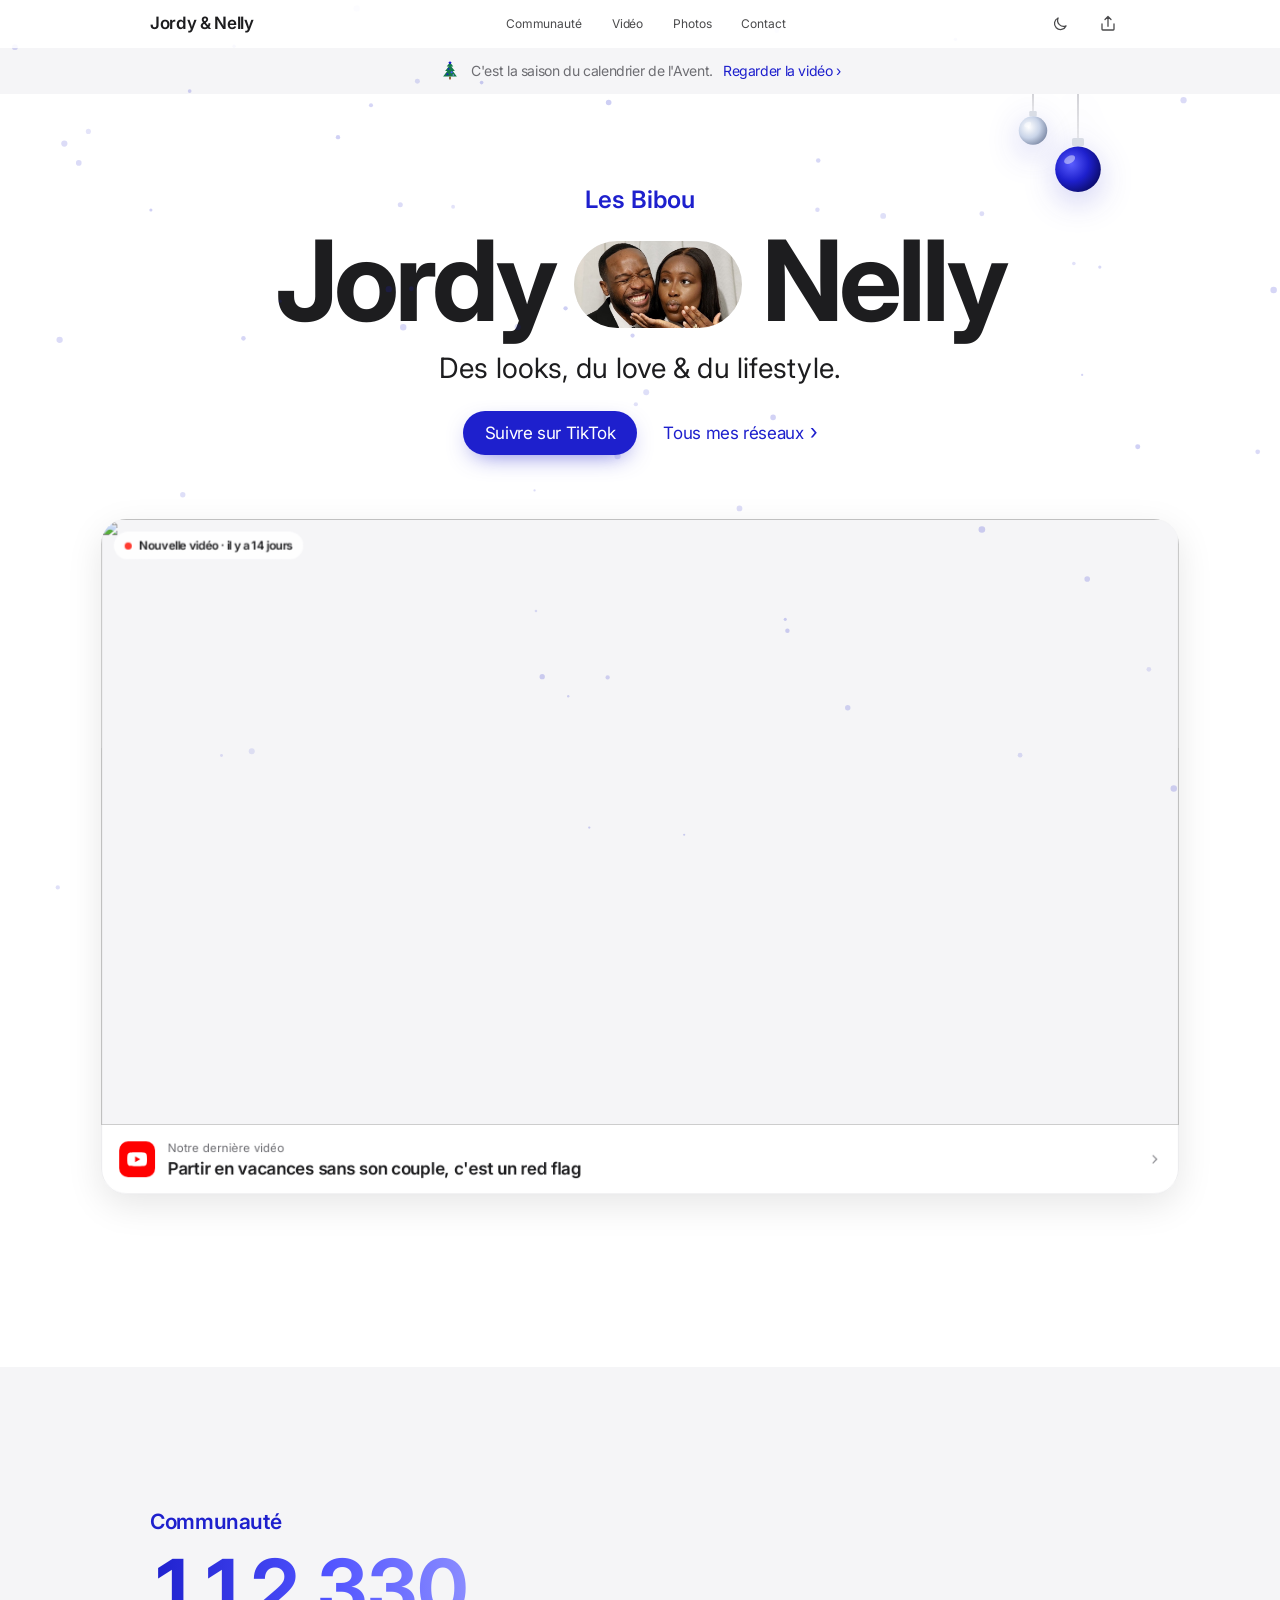
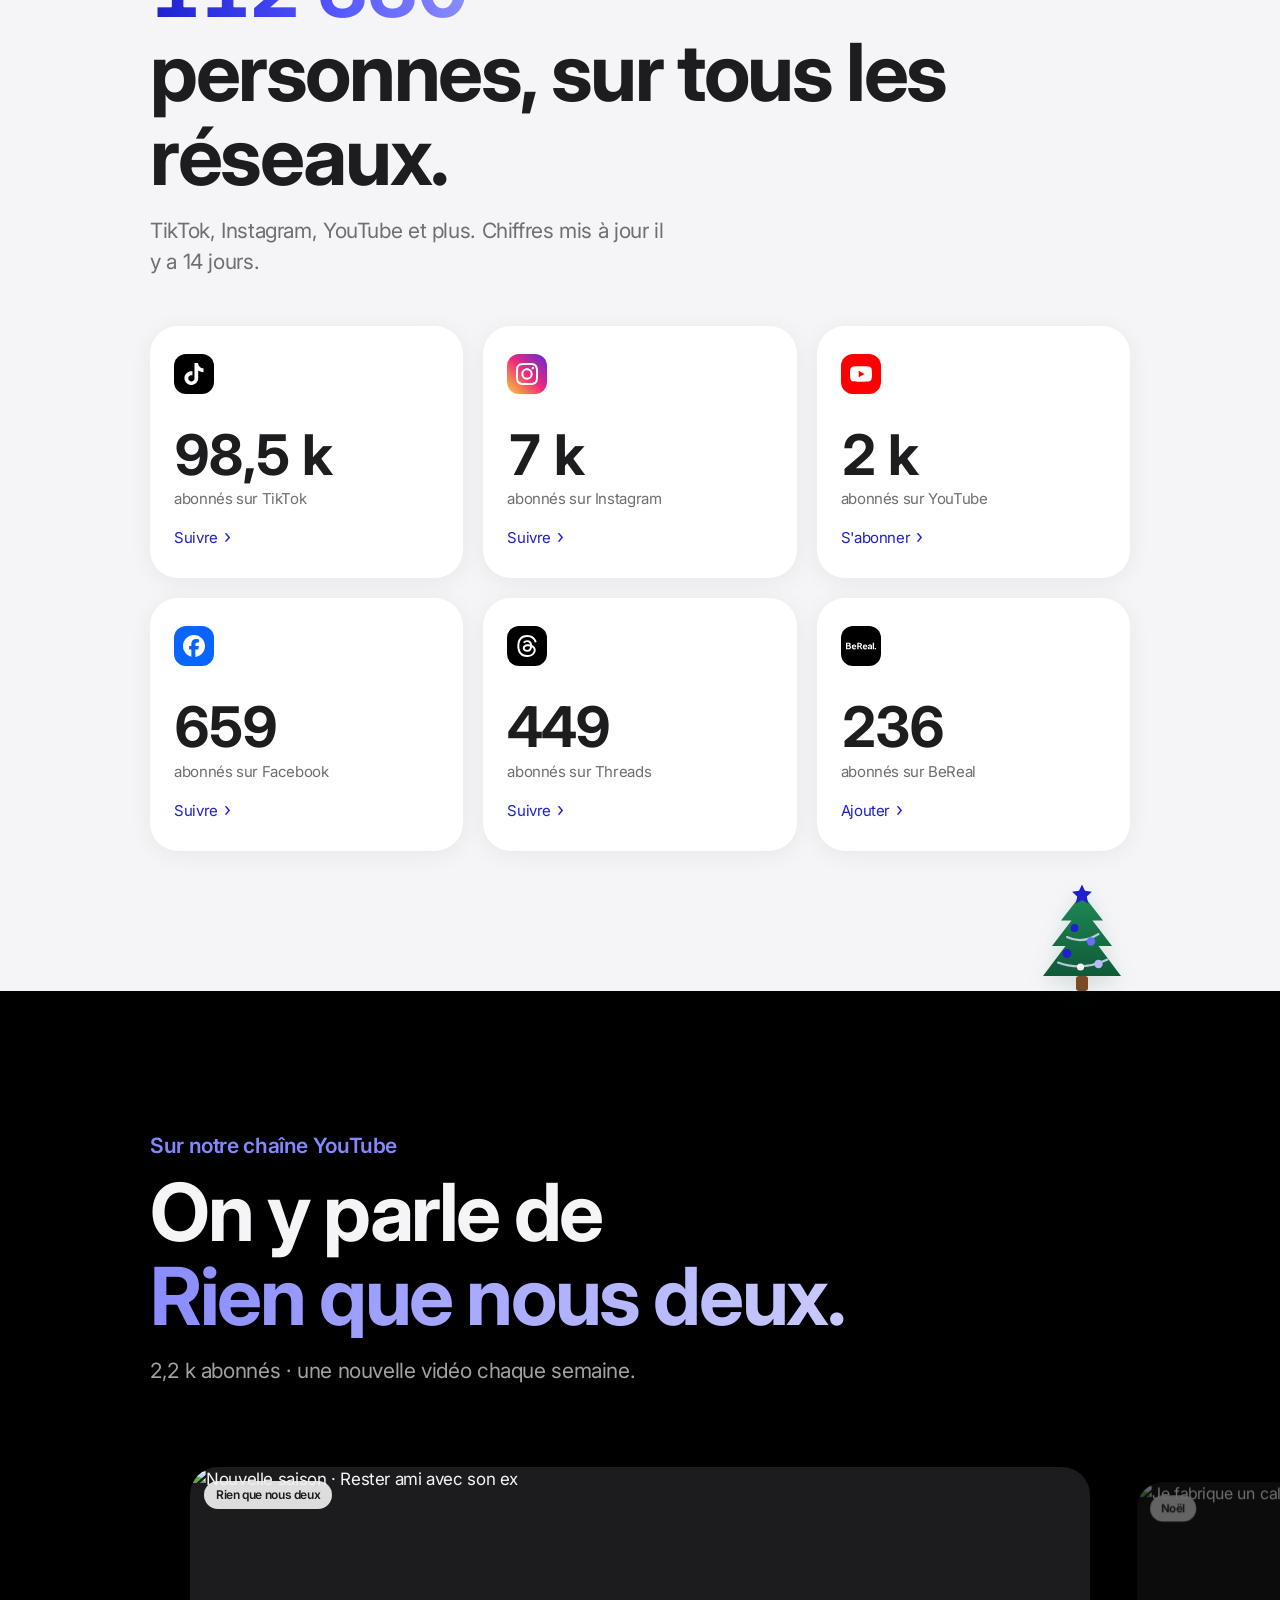
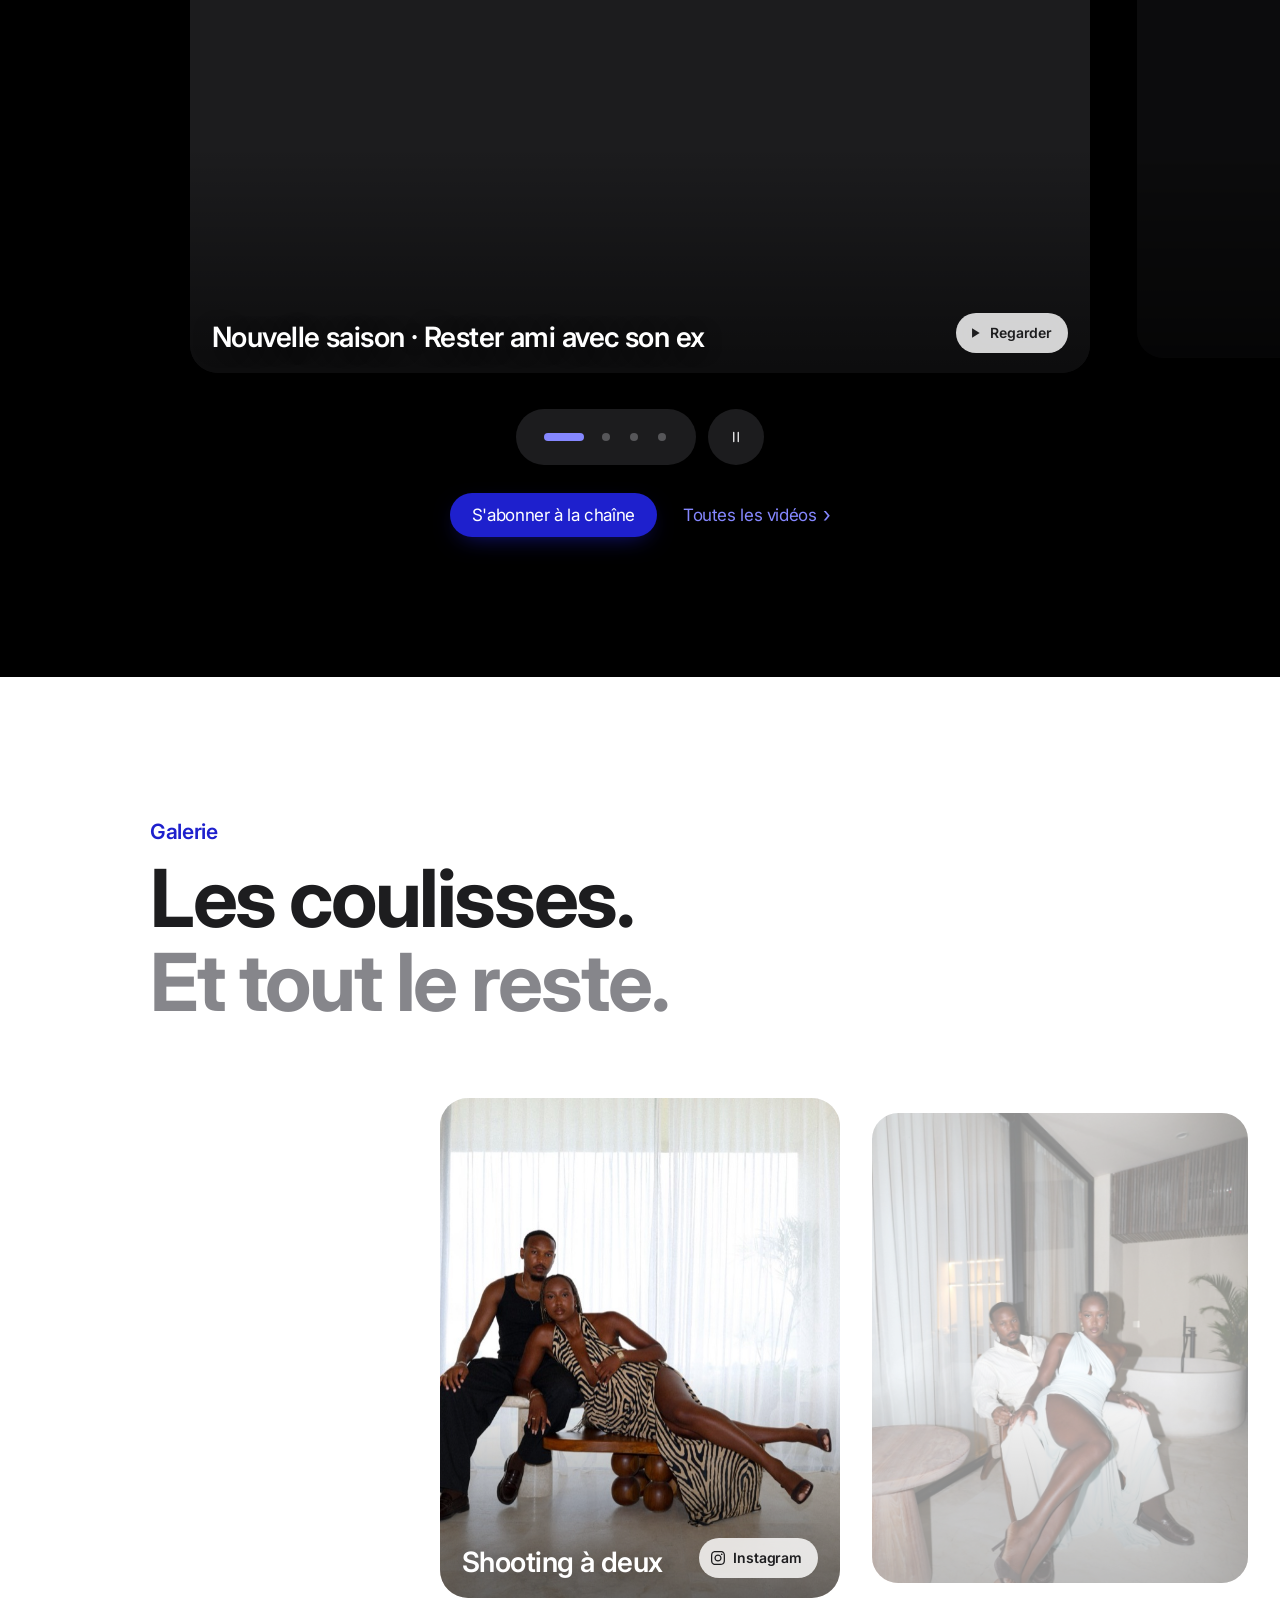
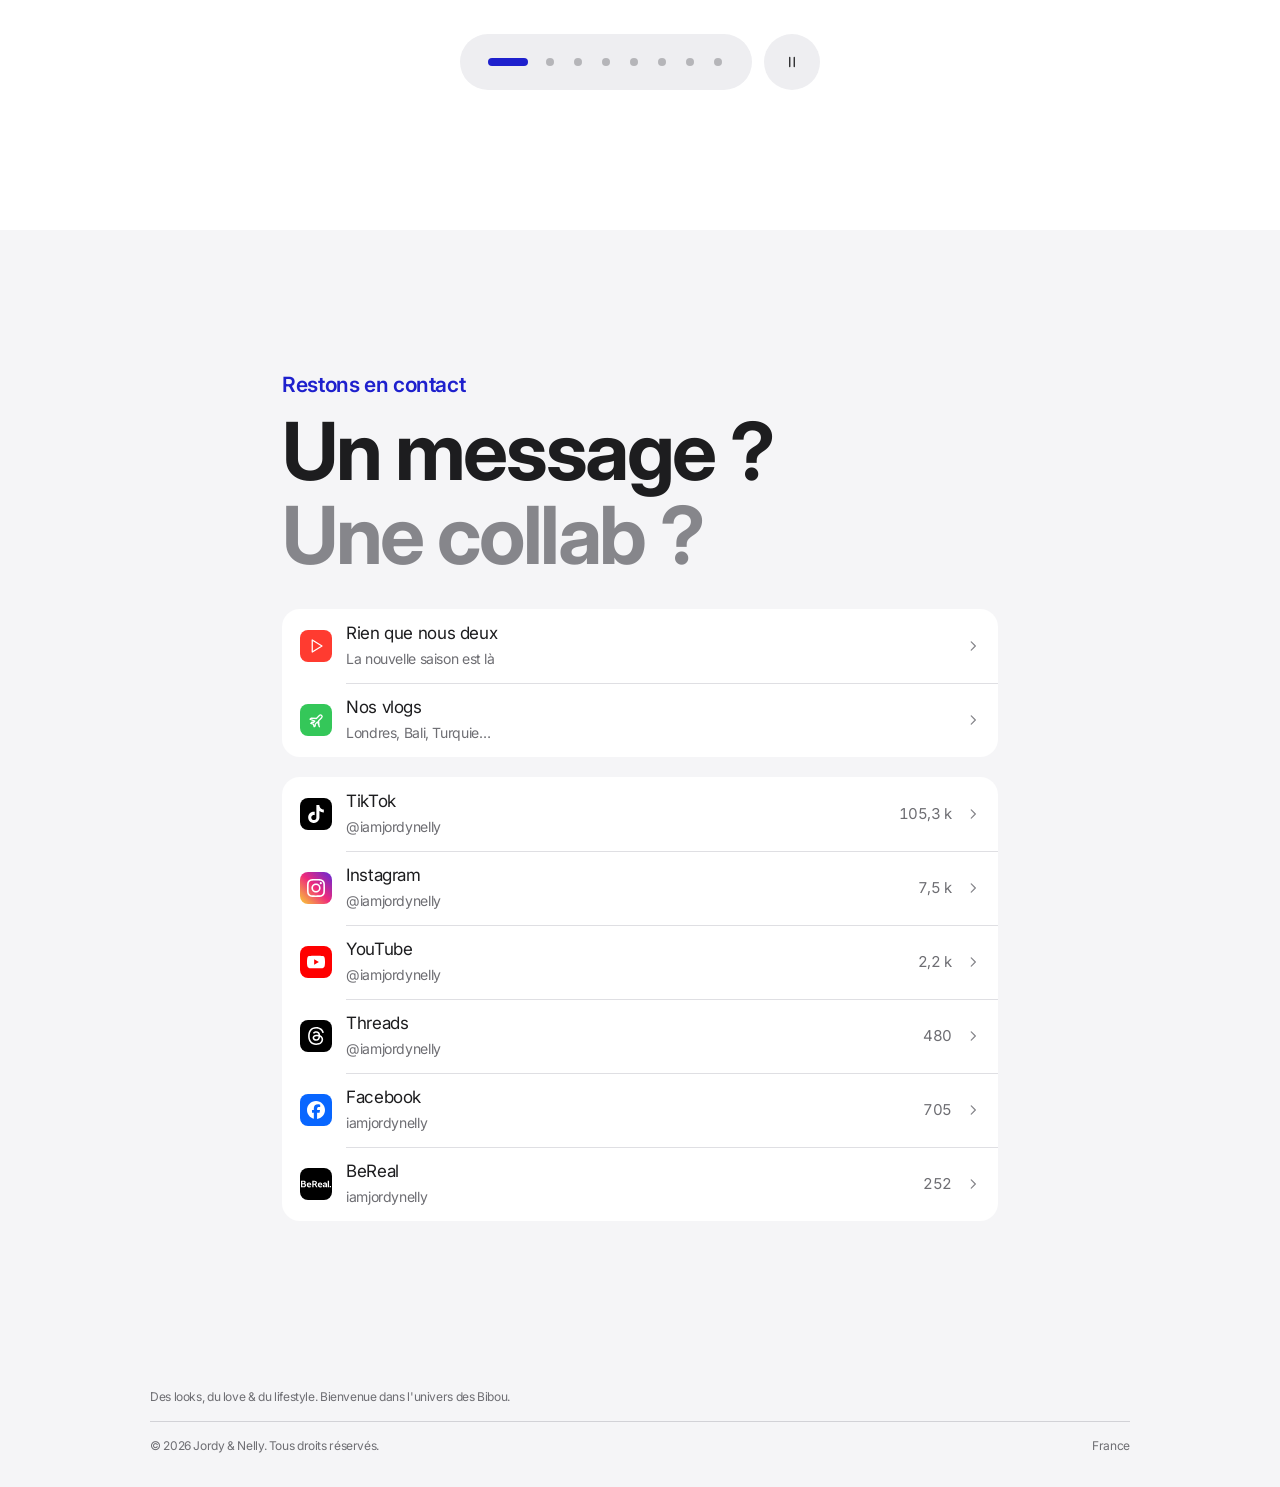
==== commit 42791087: "Nouvel An : grand décompte des dernières 24 h, passage à minuit, page d'aperçu Co-Authored-By: Claud" ====
--- a/index.html
+++ b/index.html
@@ -18,7 +18,7 @@
   <link rel="preconnect" href="https://fonts.gstatic.com" crossorigin>
   <!-- Police de secours (Android/PC) chargée sans bloquer l'affichage : les iPhone utilisent la police Apple -->
   <link href="https://fonts.googleapis.com/css2?family=Inter:wght@400;500;600;700&display=swap" rel="stylesheet" media="print" onload="this.media='all'">
-  <link rel="stylesheet" href="style.css?v=34">
+  <link rel="stylesheet" href="style.css?v=35">
   <meta name="theme-color" content="#ffffff">
   <!-- Applique le mode du téléphone avant l'affichage (évite un flash blanc en mode sombre) -->
   <script>
@@ -138,7 +138,7 @@
 
   <div class="toast" id="toast" role="status" aria-live="polite"></div>
 
-  <script src="data.js?v=34"></script>
-  <script src="app.js?v=34"></script>
+  <script src="data.js?v=35"></script>
+  <script src="app.js?v=35"></script>
 </body>
 </html>
--- a/style.css
+++ b/style.css
@@ -372,6 +372,39 @@
 .ny-flutes .clink { animation: clink 2.4s ease-in-out infinite; transform-origin: 40px 6px; }
 @keyframes clink { 0%, 55%, 100% { opacity: 0; transform: scale(.6); } 65% { opacity: 1; transform: scale(1.1); } }
 
+/* Grand décompte des dernières 24 heures (sous le titre) */
+.ny-big { margin: 22px auto 0; max-width: 360px; animation-delay: .45s; }
+.ny-big-label { margin: 0; font-size: 15px; font-weight: 600; color: var(--text-2); }
+.ny-big-digits { display: flex; justify-content: center; align-items: flex-start; gap: 6px; margin: 8px 0; }
+.ny-big-digits span {
+  display: flex; flex-direction: column; align-items: center; min-width: 78px; padding: 10px 6px 8px; border-radius: 18px;
+  background: var(--card); box-shadow: var(--shadow), inset 0 0 0 1px rgba(232,178,58,.45);
+}
+.ny-big-digits b {
+  font-size: 40px; line-height: 1; font-weight: 700; font-variant-numeric: tabular-nums; letter-spacing: -.02em;
+  background: linear-gradient(180deg, #e8b23a, #b07a12); -webkit-background-clip: text; background-clip: text; color: transparent;
+}
+.ny-big-digits small { margin-top: 4px; font-size: 11px; color: var(--text-3); text-transform: uppercase; letter-spacing: .06em; }
+.ny-big-digits i { font-style: normal; font-size: 30px; font-weight: 700; color: #e0a92e; padding-top: 12px; animation: twinkle 1s steps(2) infinite; }
+.ny-big.last-minute .ny-big-digits span { animation: beat 1s ease-in-out infinite; }
+@keyframes beat { 15% { transform: scale(1.06); } 30% { transform: none; } }
+.ny-big-happy { margin: 0; font-size: 26px; font-weight: 700; color: #c98d1c; }
+/* Les 10 dernières secondes, puis "Bonne année" en plein écran */
+.ny-overlay {
+  position: fixed; inset: 0; z-index: 60; display: grid; place-items: center; pointer-events: none;
+  background: radial-gradient(circle, color-mix(in srgb, var(--bg) 70%, transparent), transparent 70%);
+  transition: opacity 1s ease;
+}
+.ny-overlay.out { opacity: 0; }
+.ny-overlay b {
+  font-size: min(46vw, 260px); line-height: 1; font-weight: 800; letter-spacing: -.04em; text-align: center;
+  background: linear-gradient(180deg, #f6d77a, #c98d1c); -webkit-background-clip: text; background-clip: text; color: transparent;
+  filter: drop-shadow(0 10px 30px rgba(201,141,28,.35));
+}
+.ny-overlay b.ny-happy { font-size: min(15vw, 110px); }
+.ny-overlay b.pop { animation: popIn .9s cubic-bezier(.2,1.4,.4,1) both; }
+@keyframes popIn { from { transform: scale(.4); opacity: 0; } 60% { opacity: 1; } to { transform: none; opacity: 1; } }
+
 /* ---------- Variante "vivante" du Nouvel An ---------- */
 /* Les deux prénoms font un petit saut, l'un après l'autre */
 .ny-vivant .ny-shine > span[aria-hidden="true"]:not(.title-photo) { display: inline-block; animation: titleShine 6s ease-in-out 2s infinite, hop 6s cubic-bezier(.3,1.6,.5,1) 2.2s infinite; }
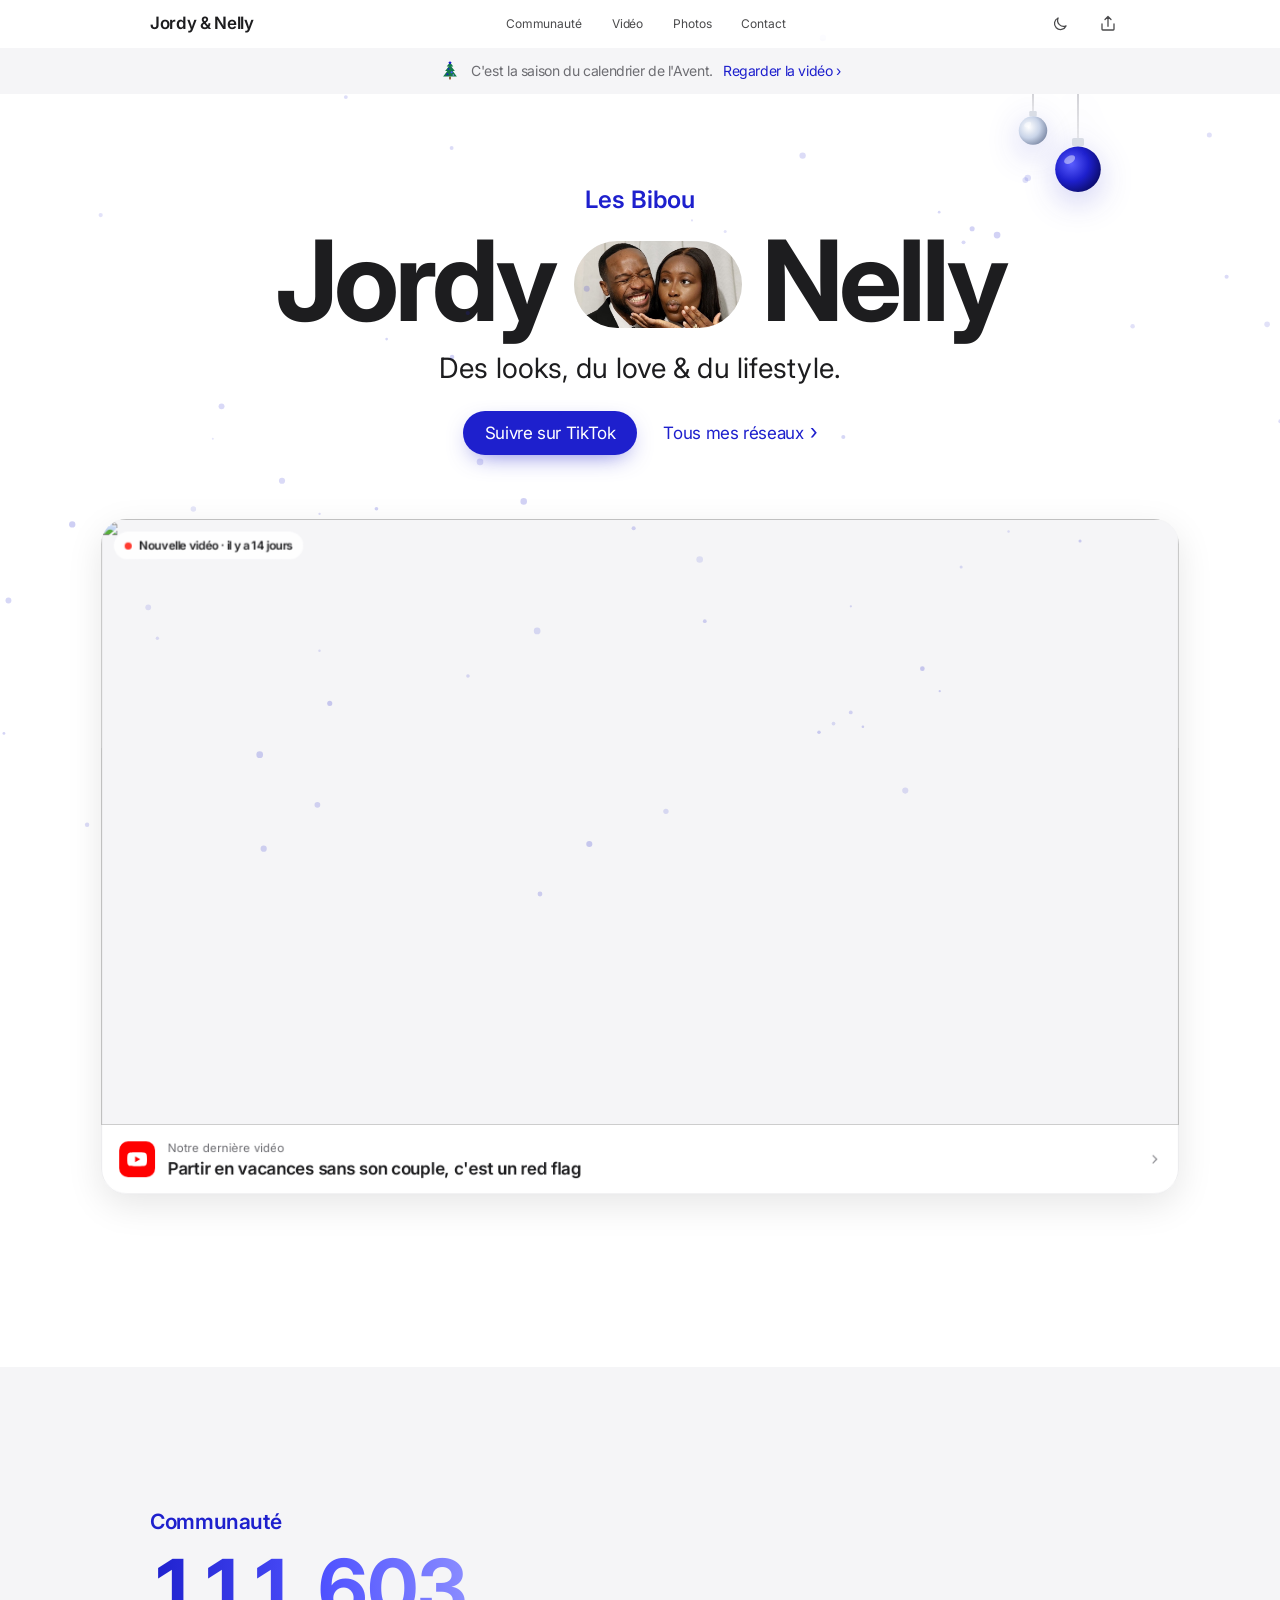
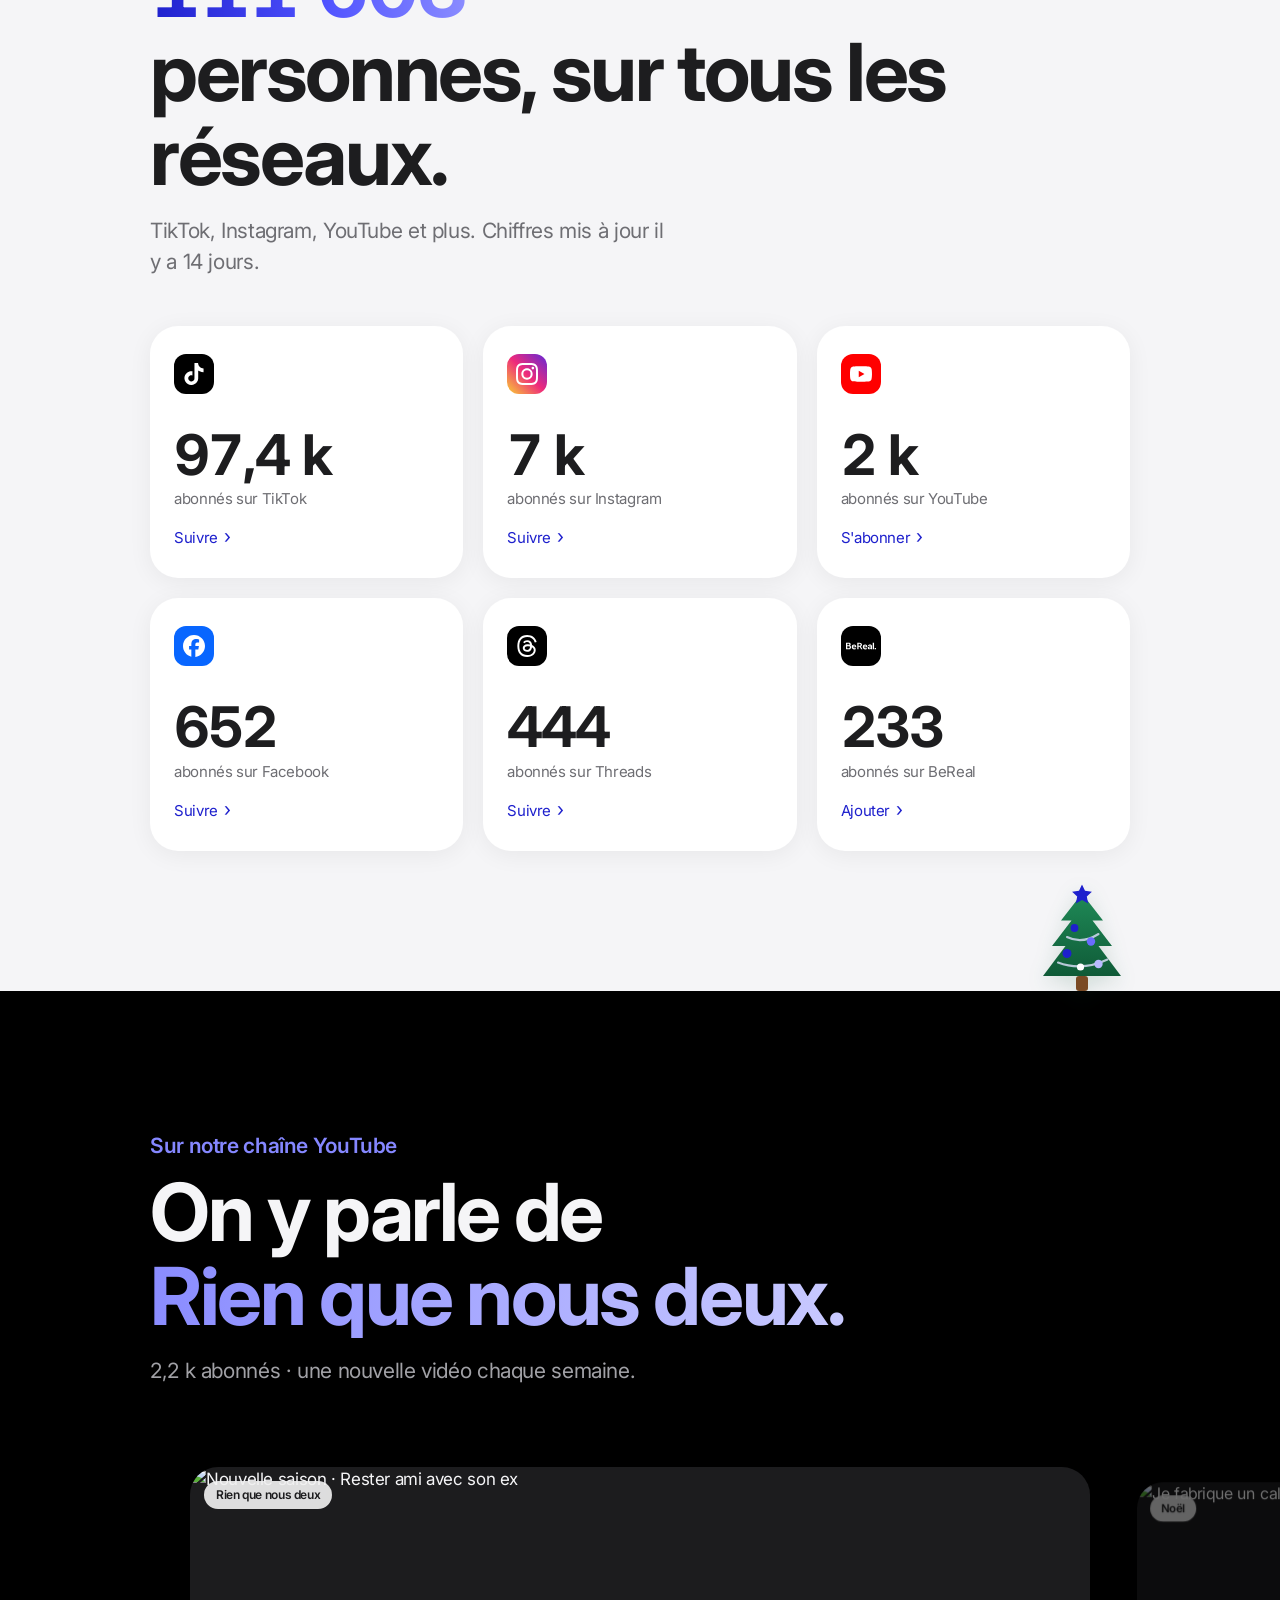
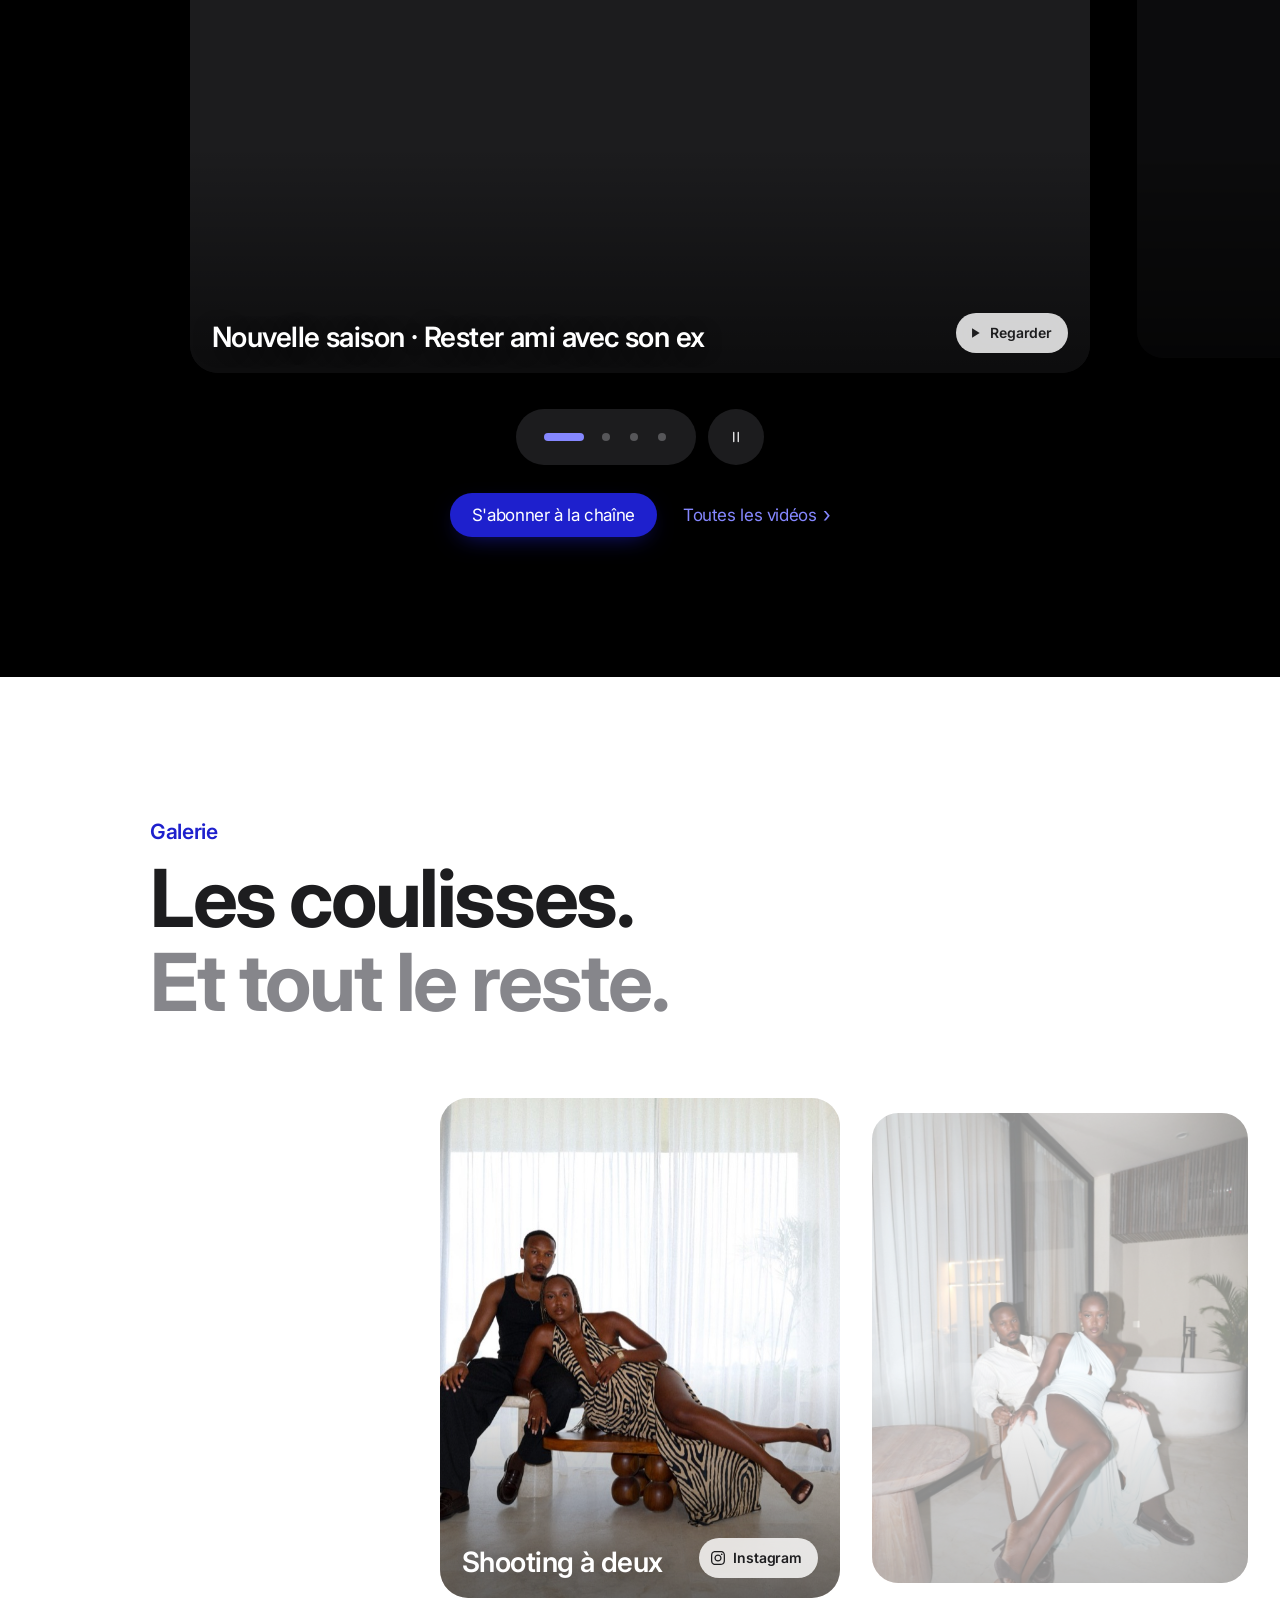
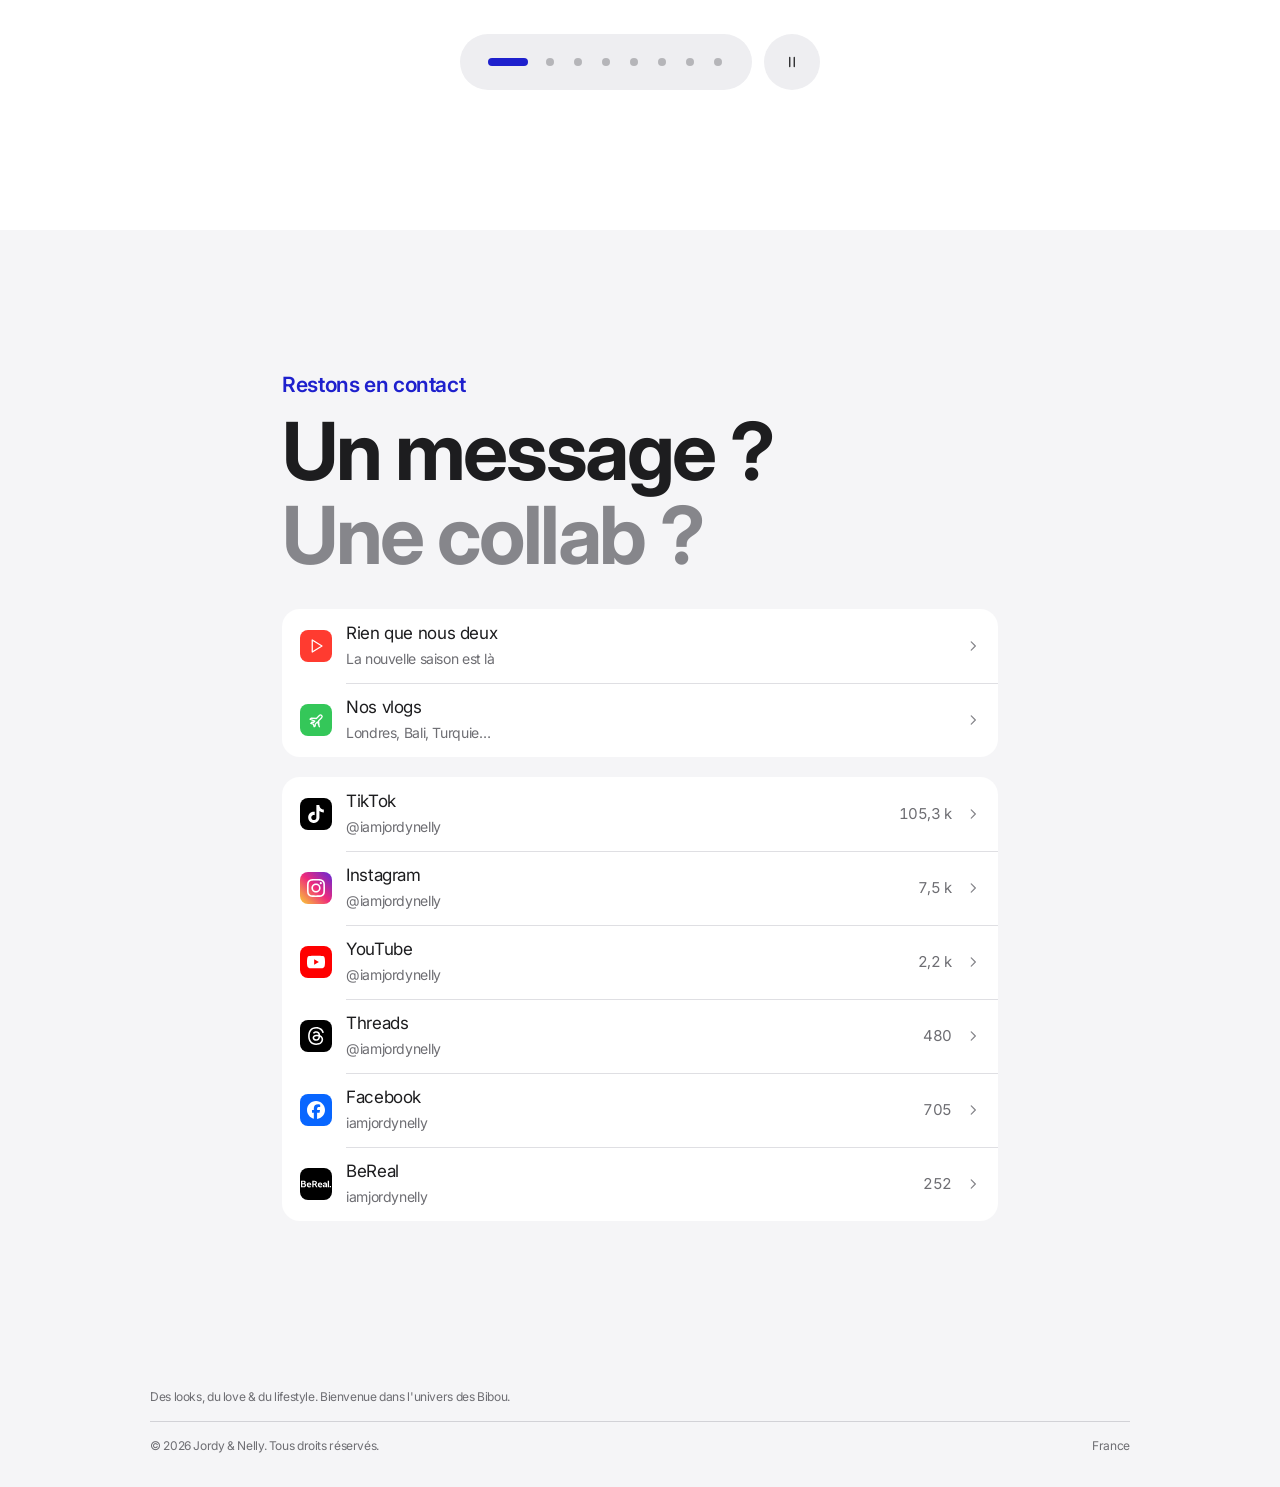
==== commit 8fc44ef1: "Nouvel An jusqu'au 9 janvier, site normal dès le 10 Co-Authored-By: Claude Opus 5.5 <noreply@anthrop" ====
--- a/index.html
+++ b/index.html
@@ -18,7 +18,7 @@
   <link rel="preconnect" href="https://fonts.gstatic.com" crossorigin>
   <!-- Police de secours (Android/PC) chargée sans bloquer l'affichage : les iPhone utilisent la police Apple -->
   <link href="https://fonts.googleapis.com/css2?family=Inter:wght@400;500;600;700&display=swap" rel="stylesheet" media="print" onload="this.media='all'">
-  <link rel="stylesheet" href="style.css?v=35">
+  <link rel="stylesheet" href="style.css?v=36">
   <meta name="theme-color" content="#ffffff">
   <!-- Applique le mode du téléphone avant l'affichage (évite un flash blanc en mode sombre) -->
   <script>
@@ -138,7 +138,7 @@
 
   <div class="toast" id="toast" role="status" aria-live="polite"></div>
 
-  <script src="data.js?v=35"></script>
-  <script src="app.js?v=35"></script>
+  <script src="data.js?v=36"></script>
+  <script src="app.js?v=36"></script>
 </body>
 </html>
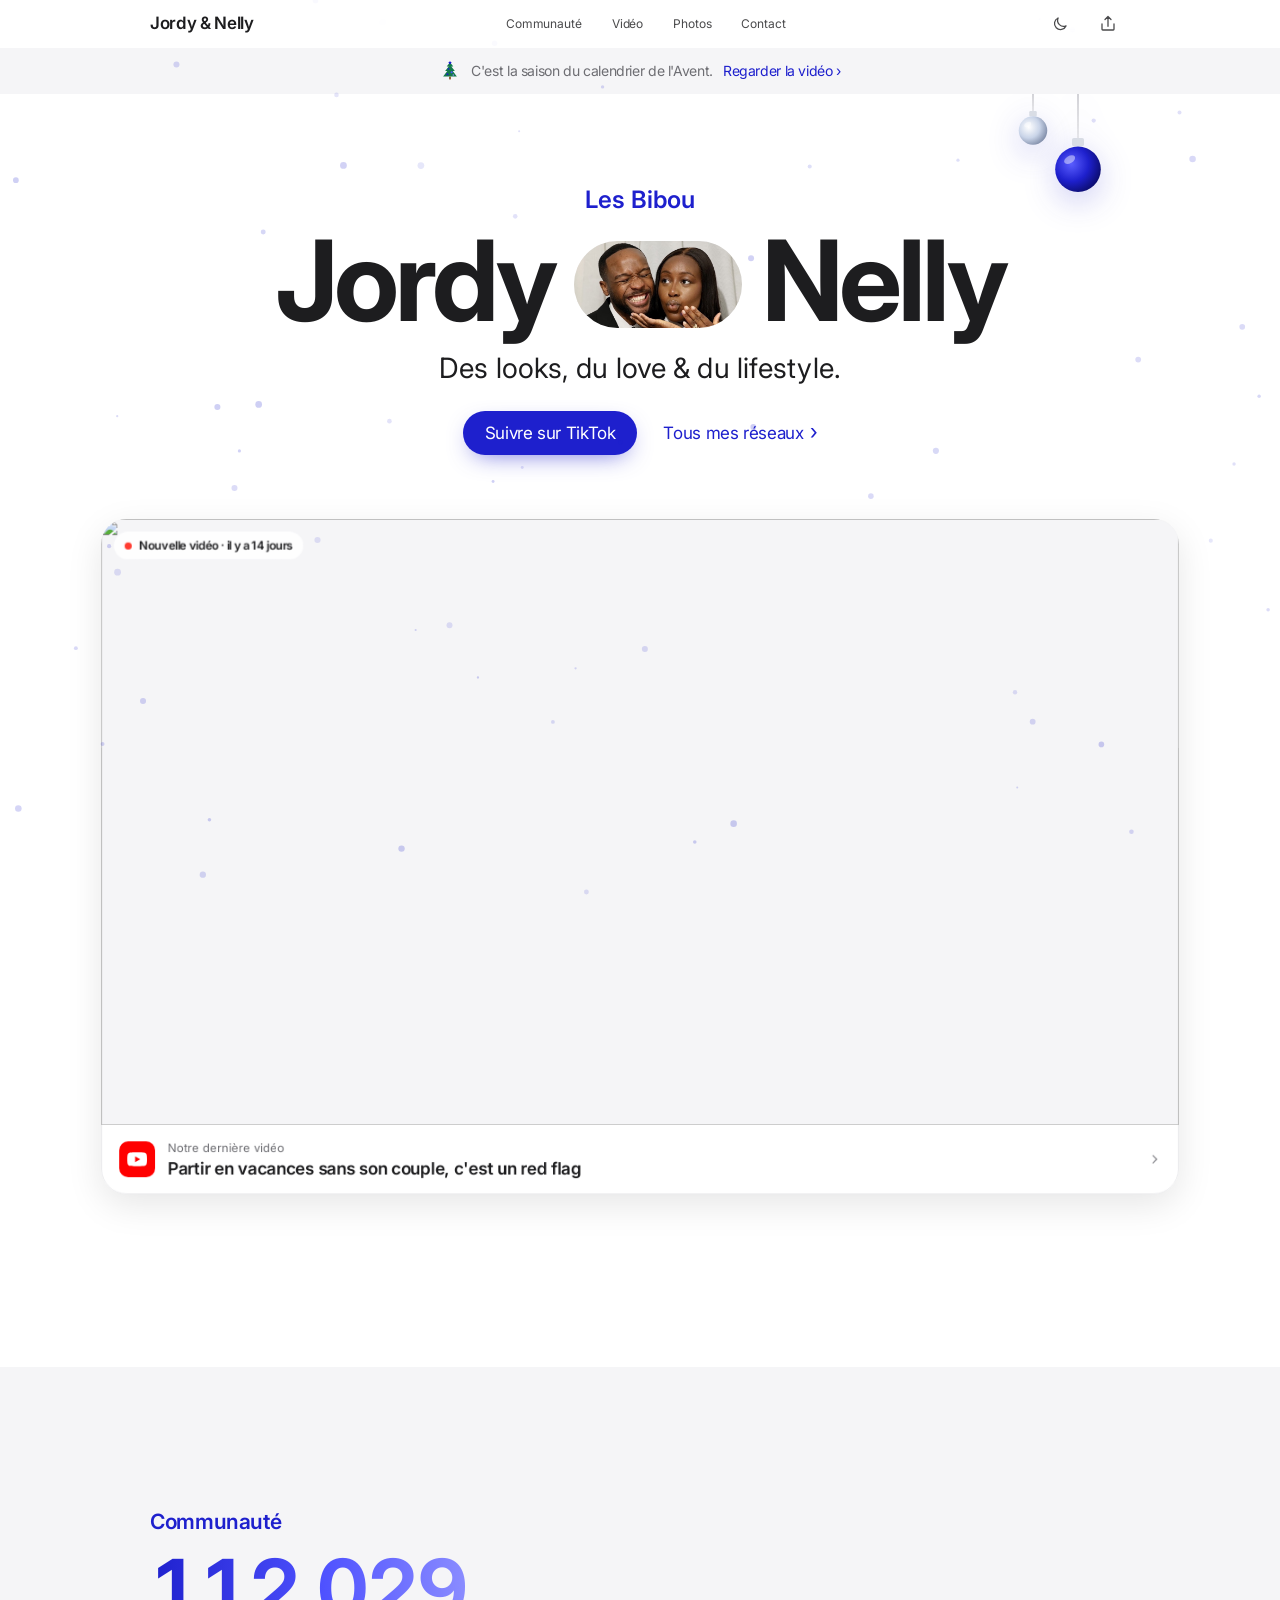
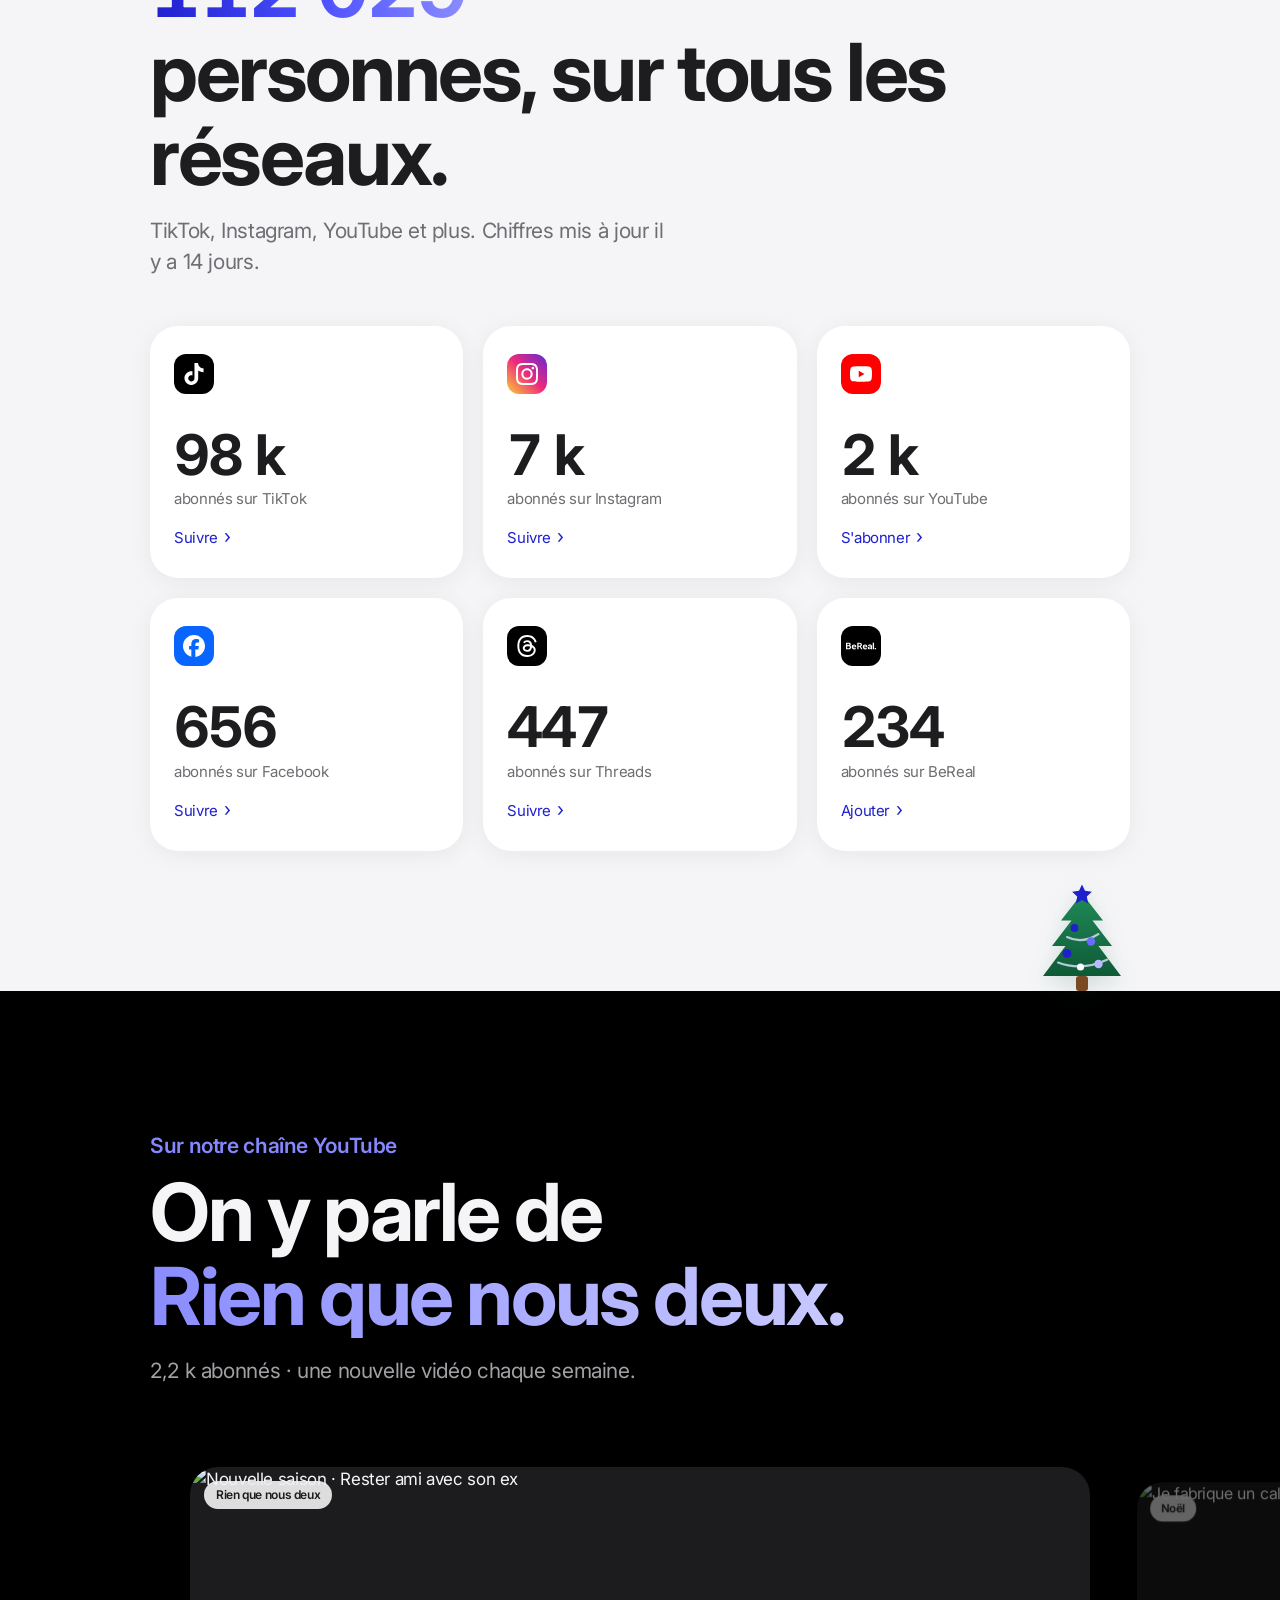
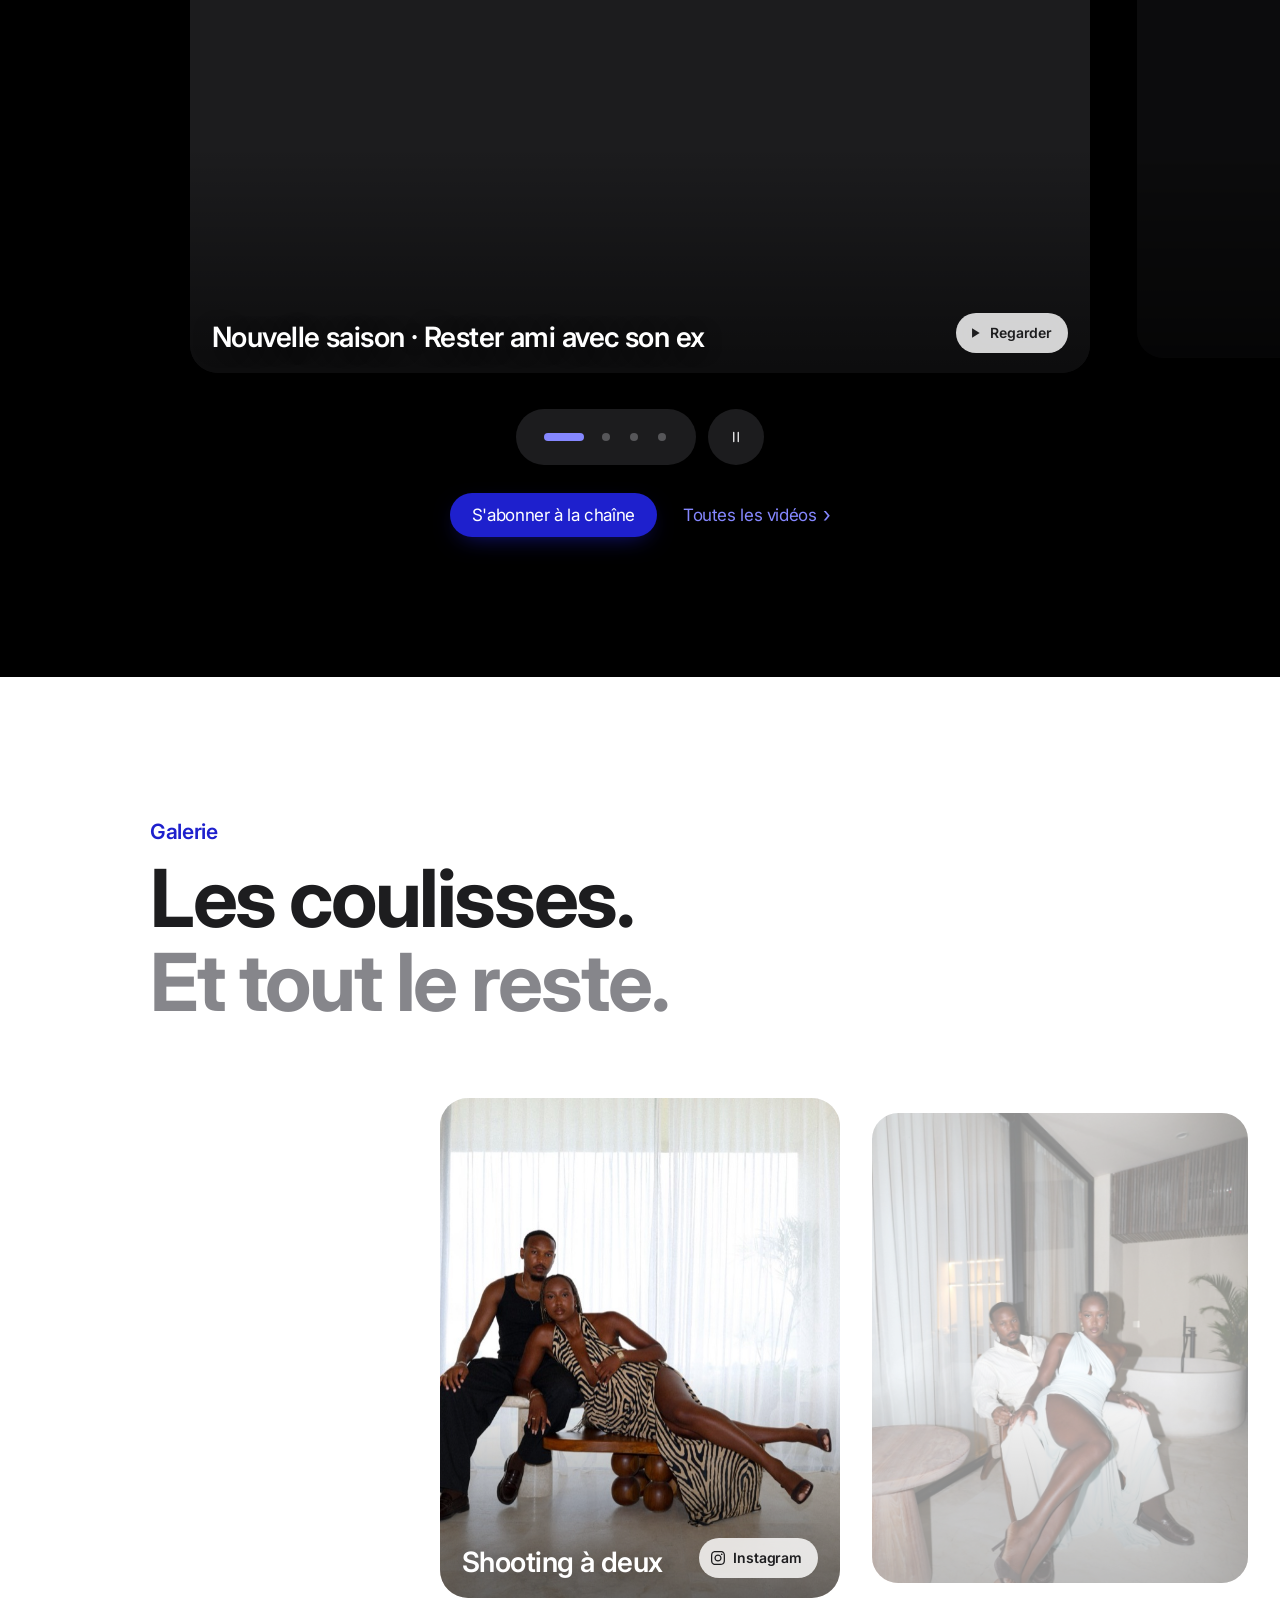
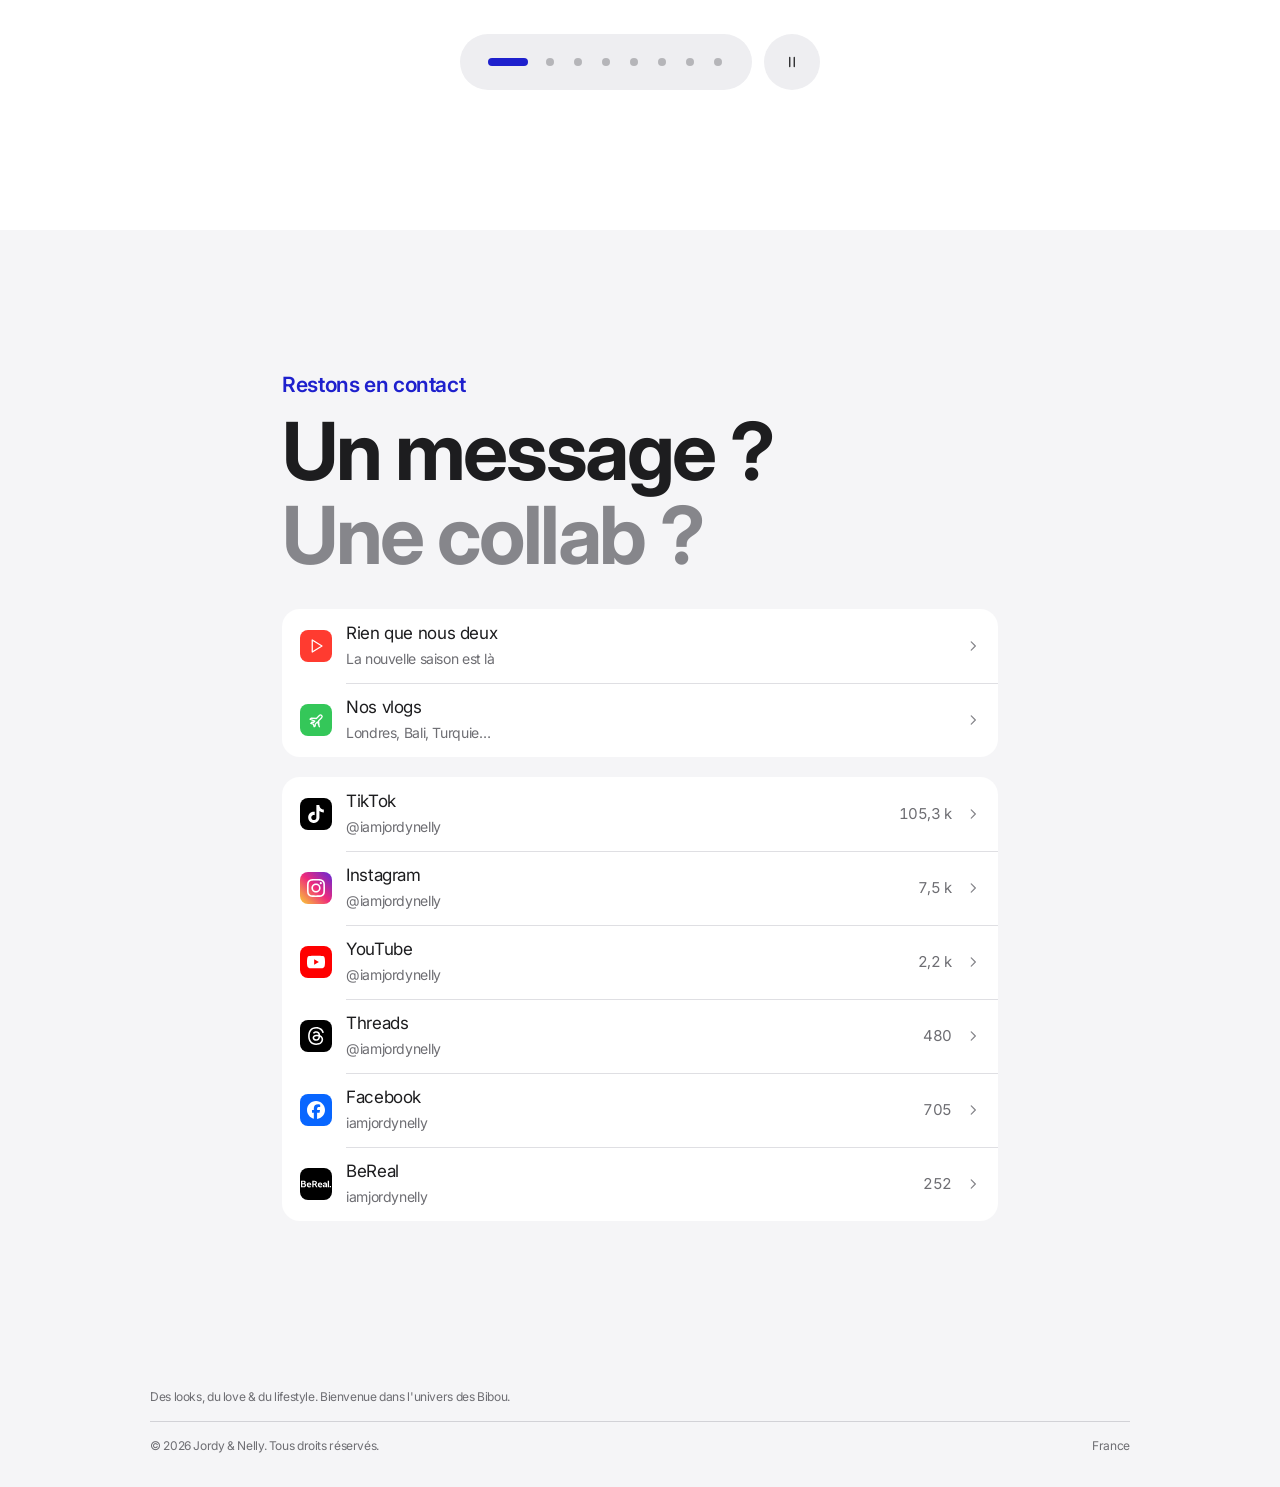
==== commit 08047c51: "Contenu de Noël retiré automatiquement du 10 janvier au 14 novembre Co-Authored-By: Claude Opus 5.5 " ====
--- a/index.html
+++ b/index.html
@@ -18,7 +18,7 @@
   <link rel="preconnect" href="https://fonts.gstatic.com" crossorigin>
   <!-- Police de secours (Android/PC) chargée sans bloquer l'affichage : les iPhone utilisent la police Apple -->
   <link href="https://fonts.googleapis.com/css2?family=Inter:wght@400;500;600;700&display=swap" rel="stylesheet" media="print" onload="this.media='all'">
-  <link rel="stylesheet" href="style.css?v=36">
+  <link rel="stylesheet" href="style.css?v=37">
   <meta name="theme-color" content="#ffffff">
   <!-- Applique le mode du téléphone avant l'affichage (évite un flash blanc en mode sombre) -->
   <script>
@@ -138,7 +138,7 @@
 
   <div class="toast" id="toast" role="status" aria-live="polite"></div>
 
-  <script src="data.js?v=36"></script>
-  <script src="app.js?v=36"></script>
+  <script src="data.js?v=37"></script>
+  <script src="app.js?v=37"></script>
 </body>
 </html>
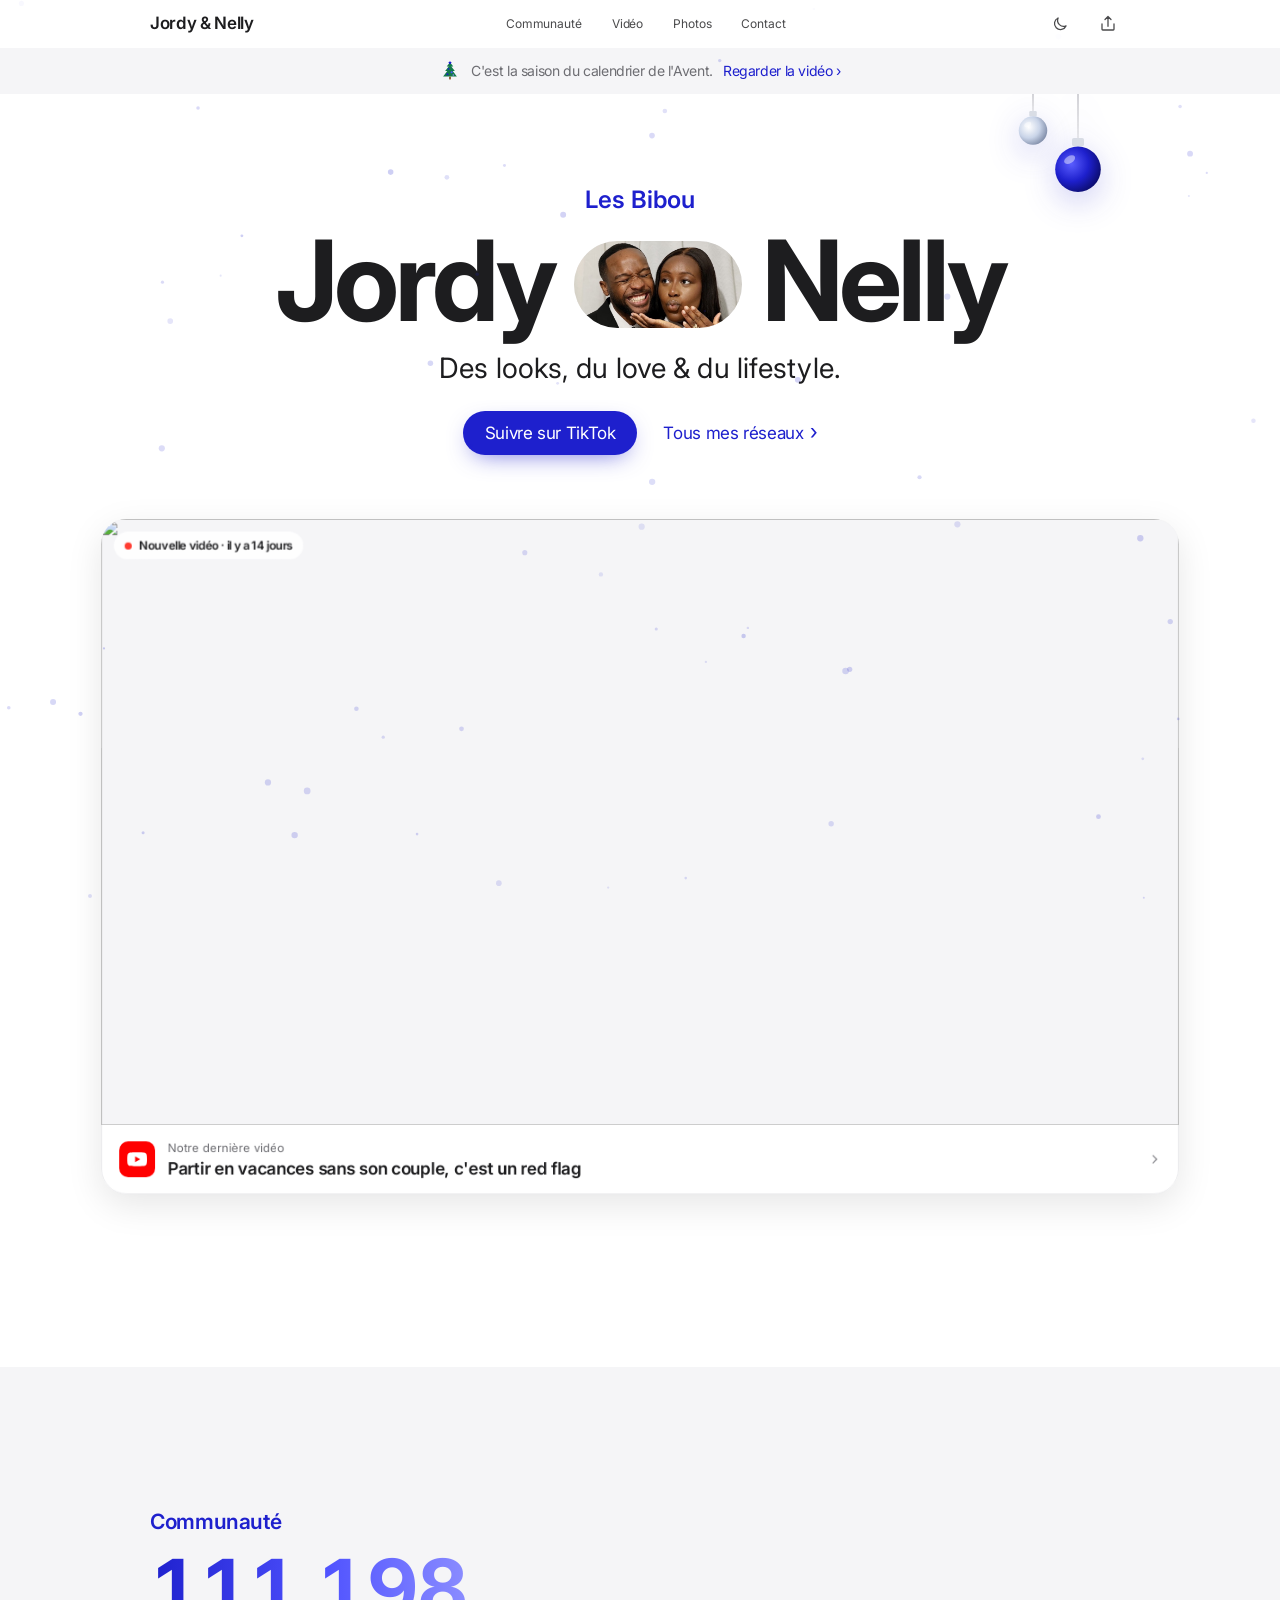
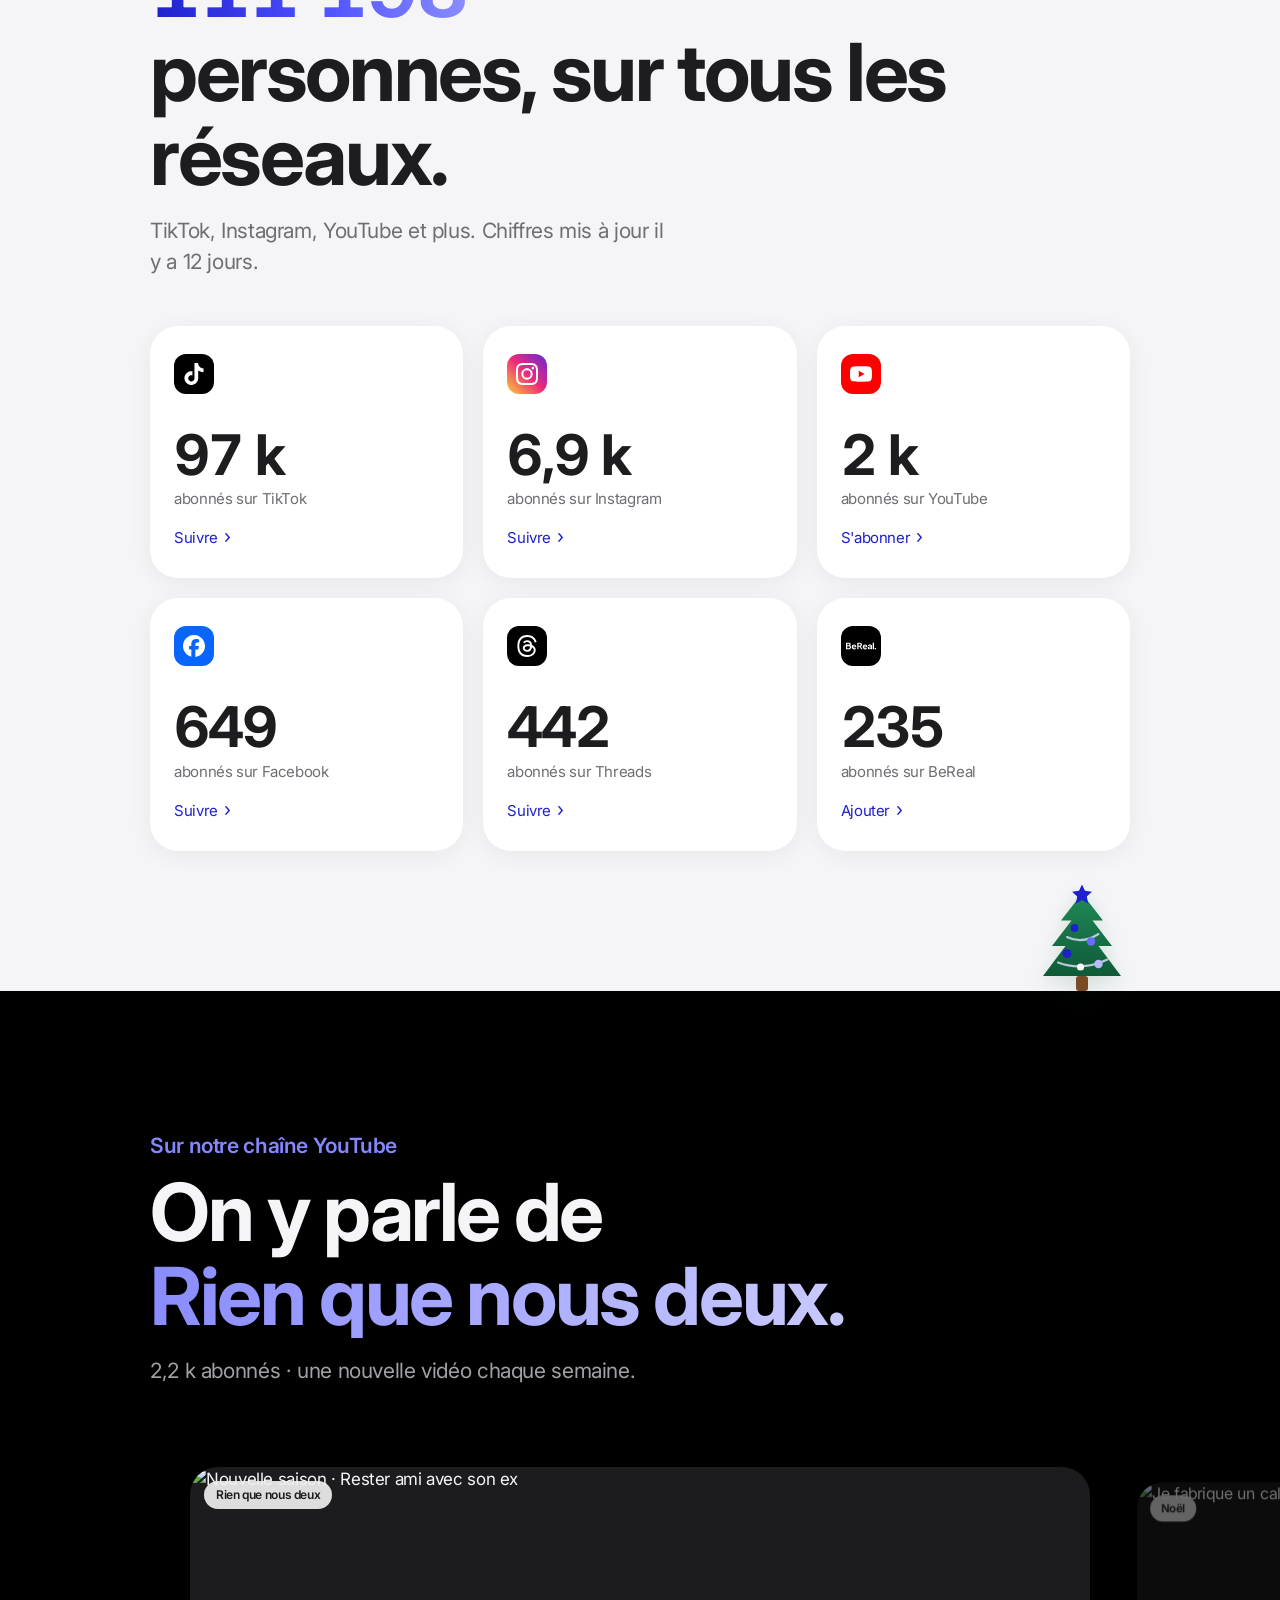
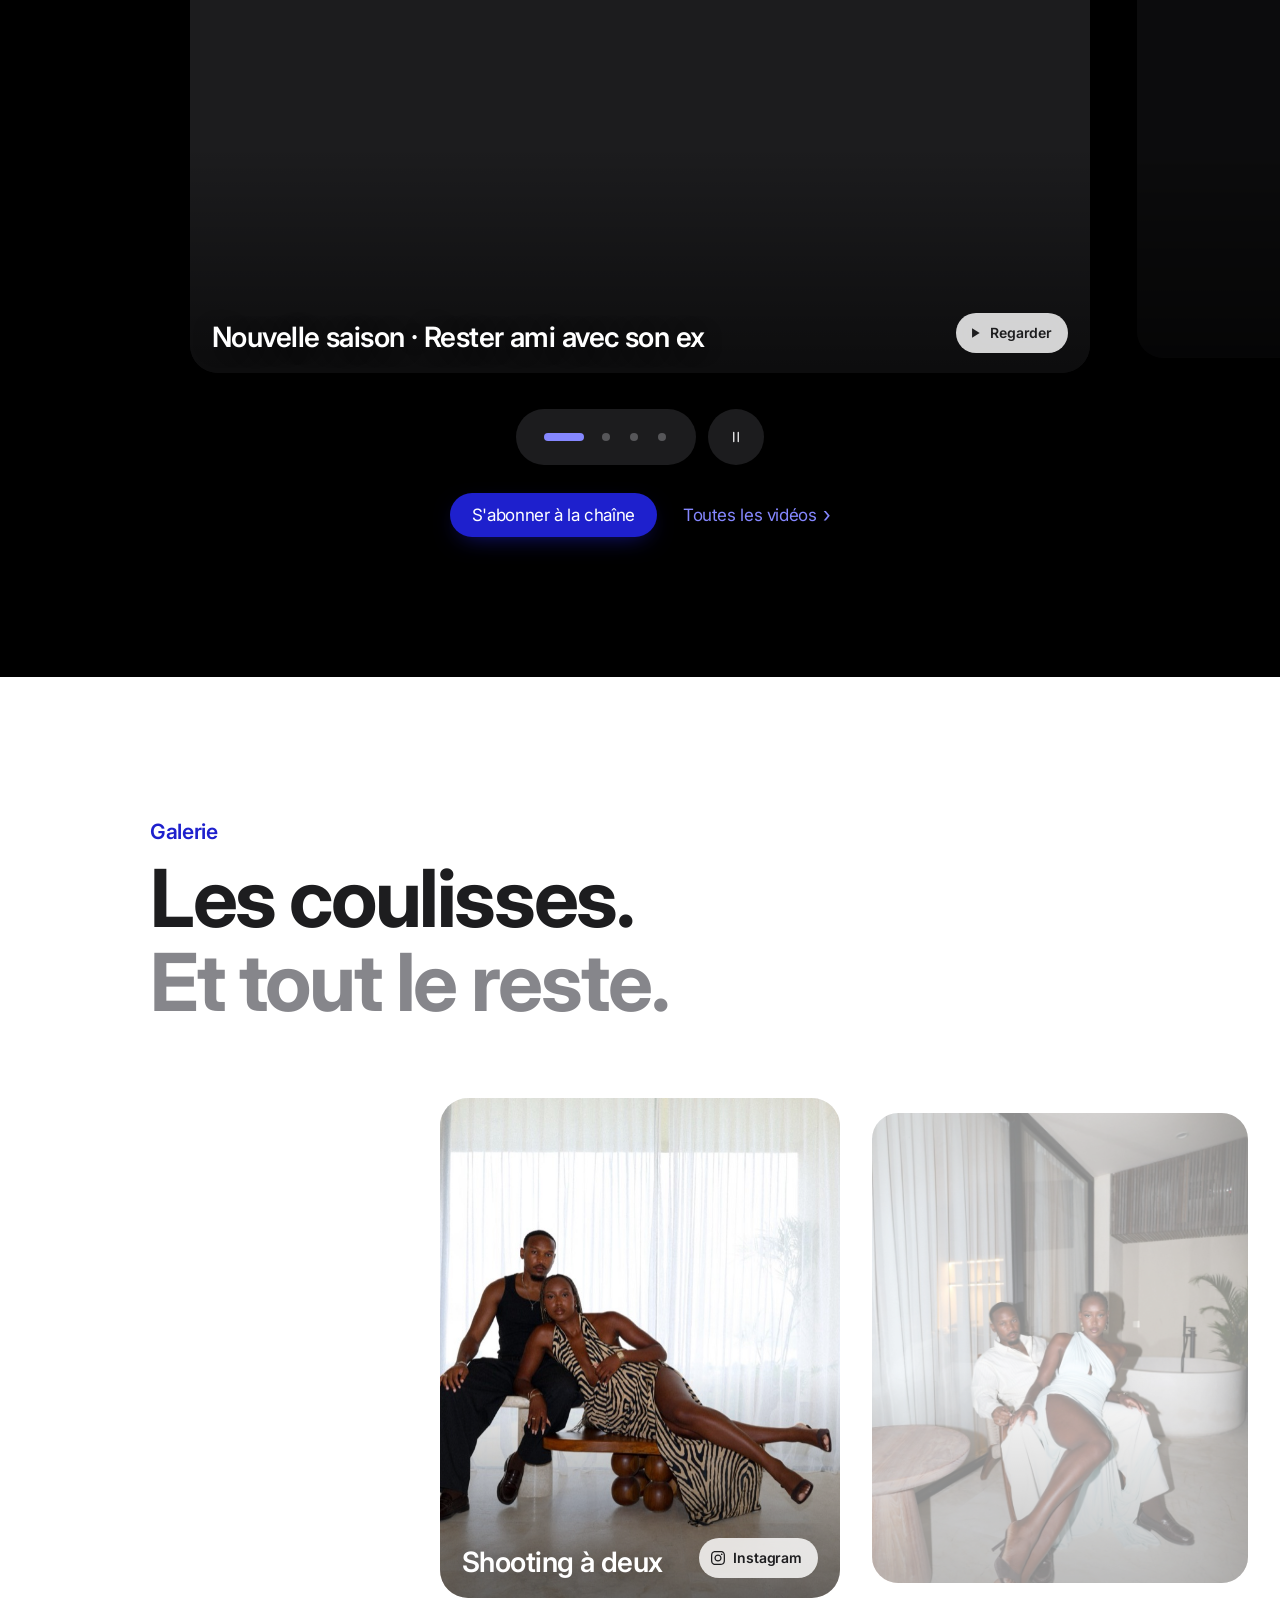
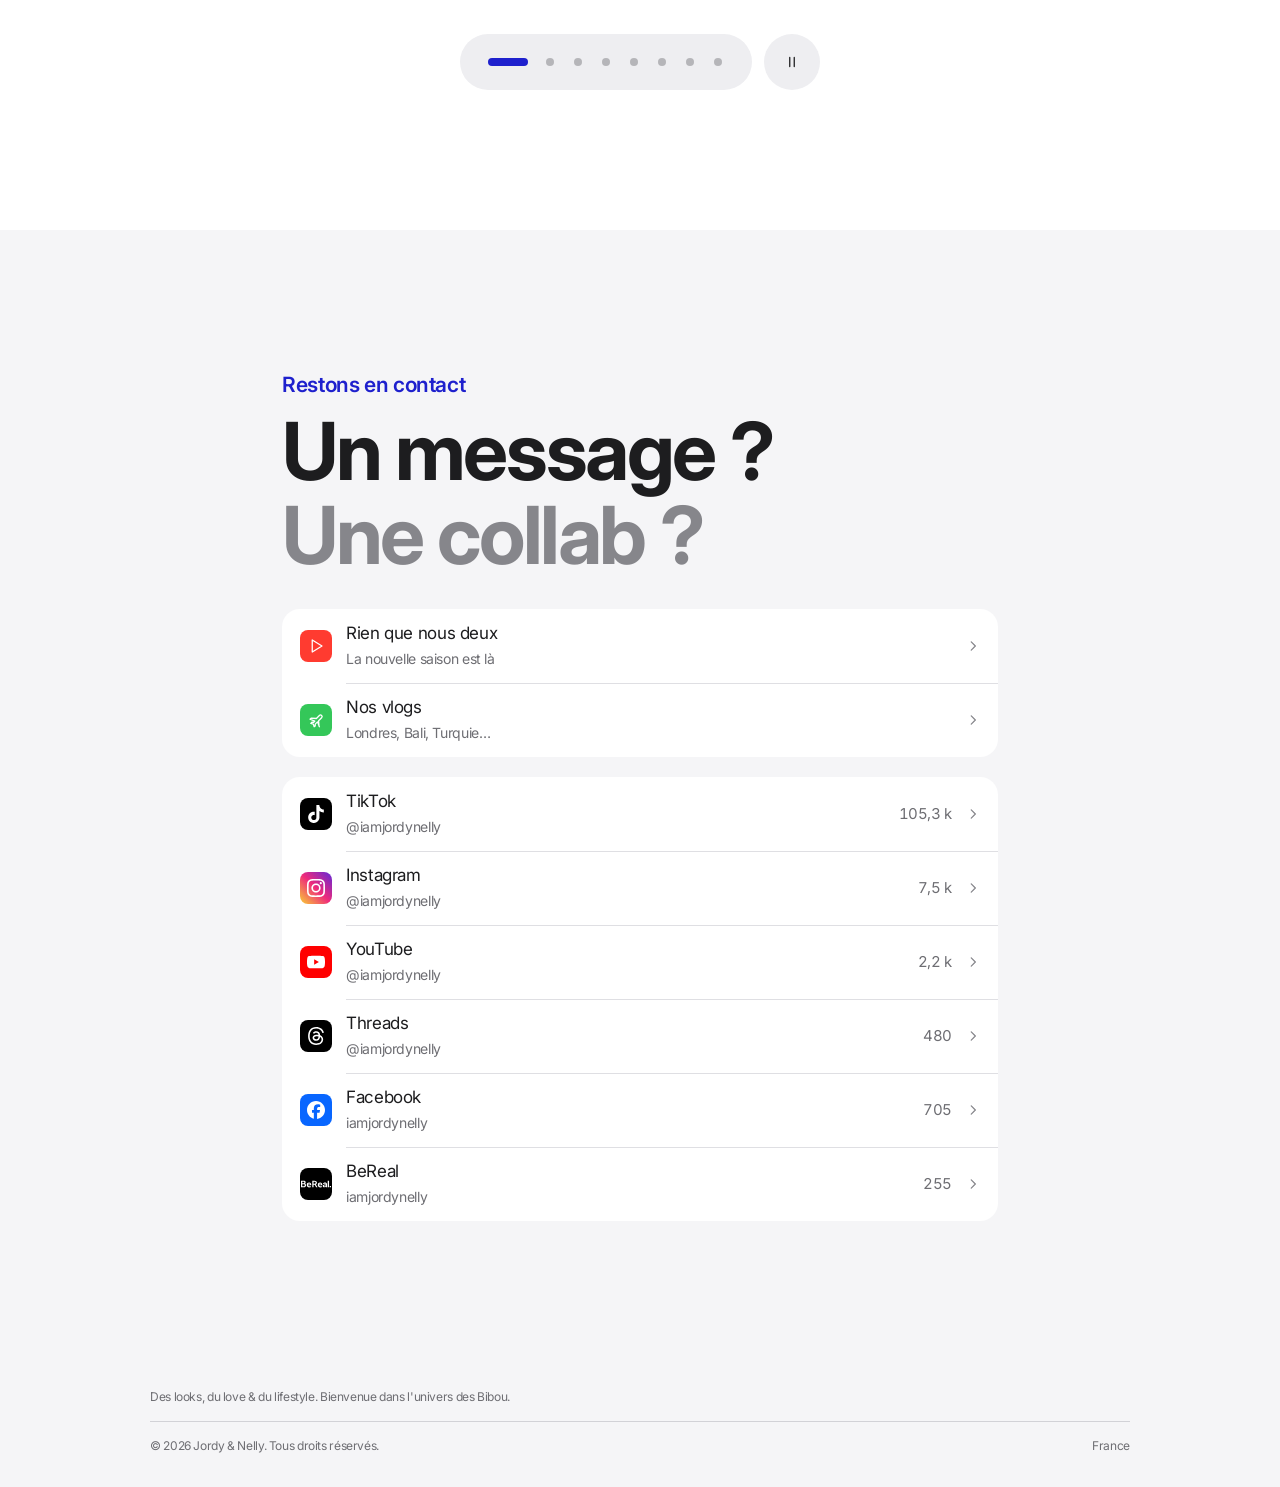
==== commit 3a0fd61b: "Mise à jour automatique : abonnés" ====
--- a/index.html
+++ b/index.html
@@ -18,7 +18,7 @@
   <link rel="preconnect" href="https://fonts.gstatic.com" crossorigin>
   <!-- Police de secours (Android/PC) chargée sans bloquer l'affichage : les iPhone utilisent la police Apple -->
   <link href="https://fonts.googleapis.com/css2?family=Inter:wght@400;500;600;700&display=swap" rel="stylesheet" media="print" onload="this.media='all'">
-  <link rel="stylesheet" href="style.css?v=37">
+  <link rel="stylesheet" href="style.css?v=38">
   <meta name="theme-color" content="#ffffff">
   <!-- Applique le mode du téléphone avant l'affichage (évite un flash blanc en mode sombre) -->
   <script>
@@ -138,7 +138,7 @@
 
   <div class="toast" id="toast" role="status" aria-live="polite"></div>
 
-  <script src="data.js?v=37"></script>
-  <script src="app.js?v=37"></script>
+  <script src="data.js?v=38"></script>
+  <script src="app.js?v=38"></script>
 </body>
 </html>
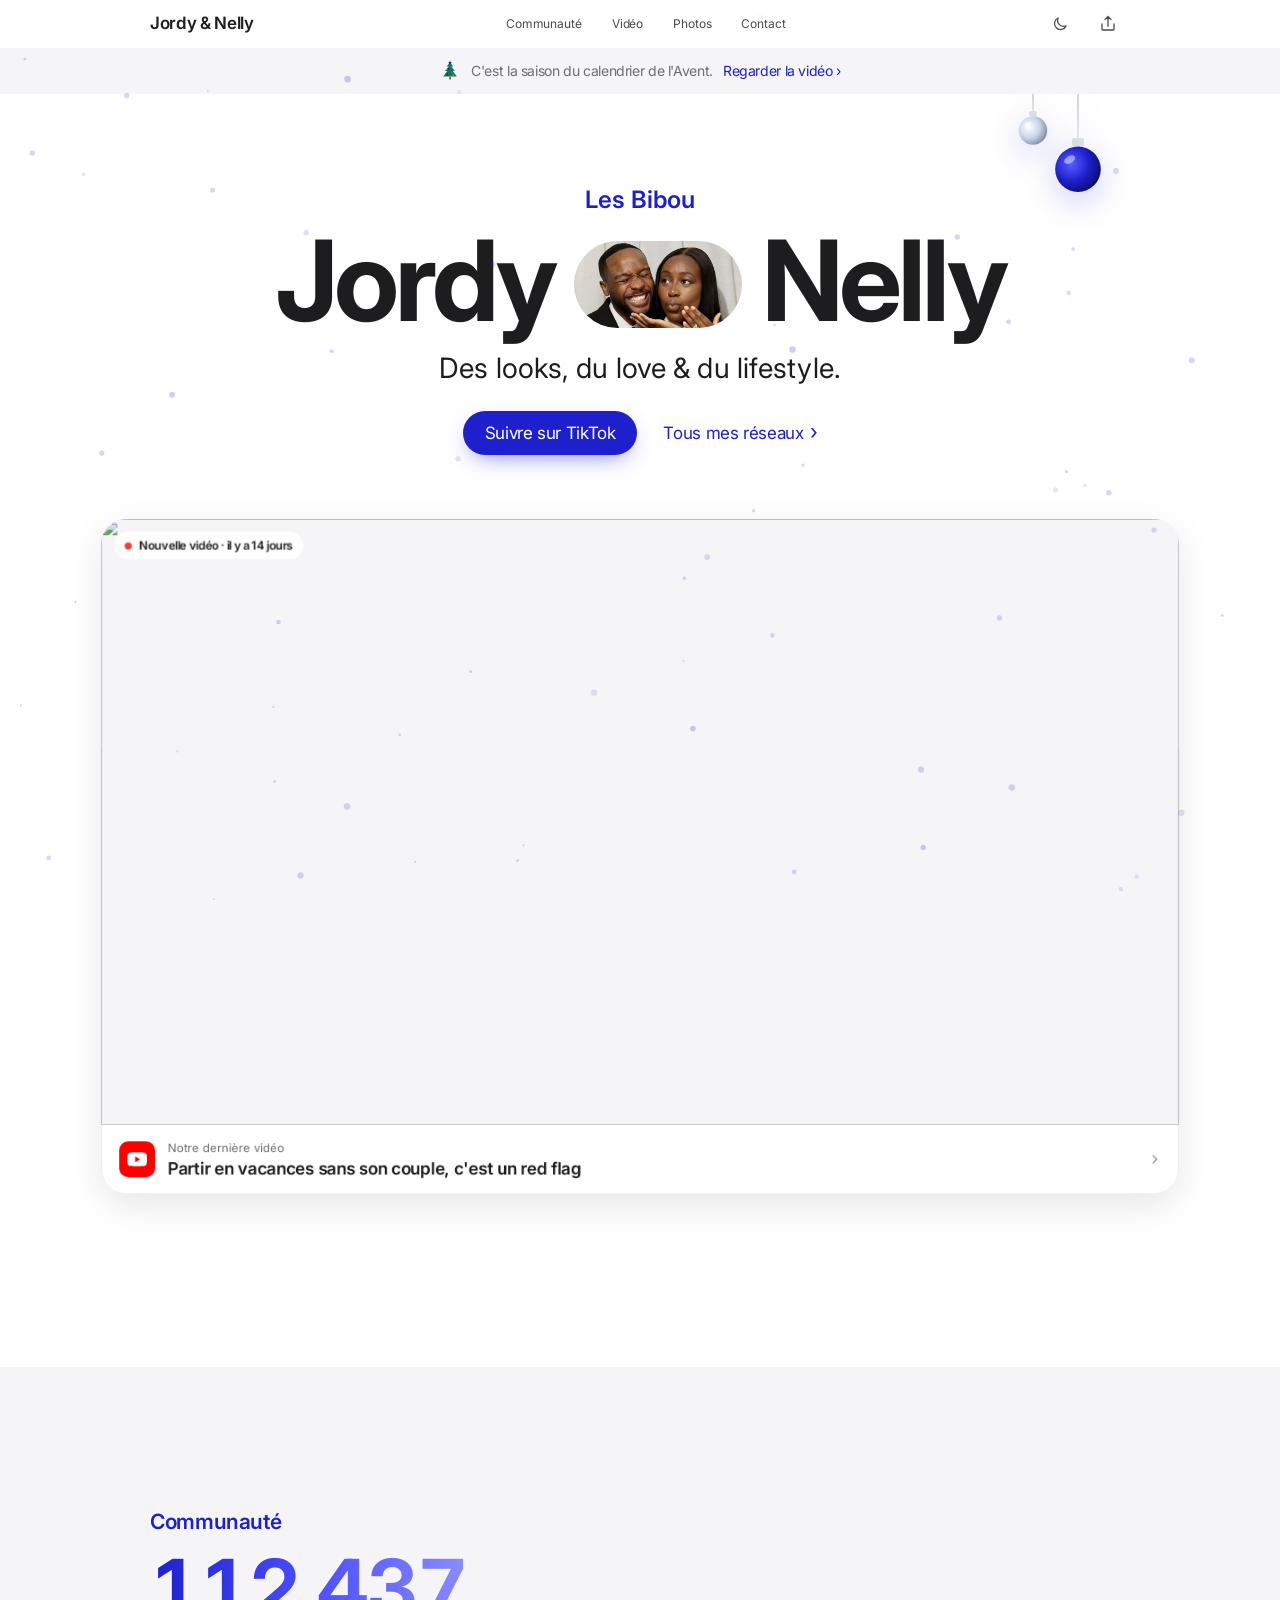
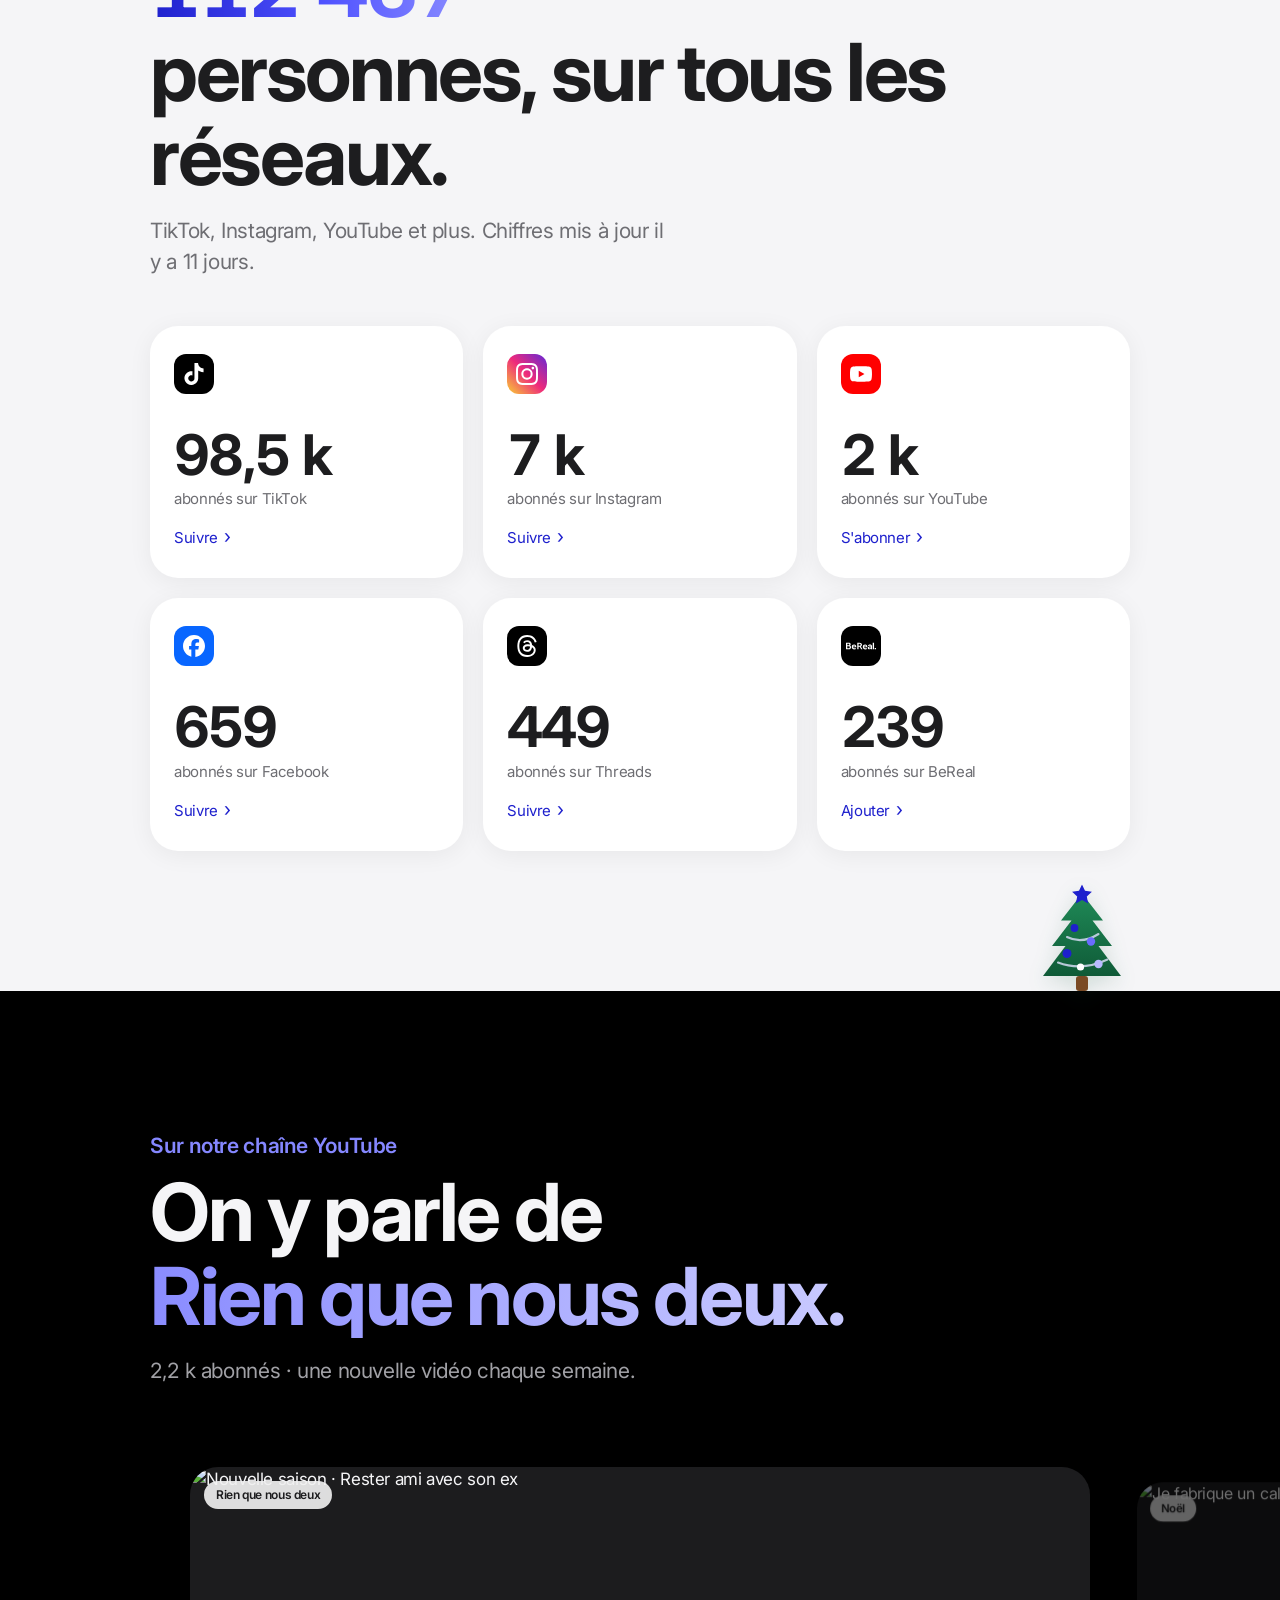
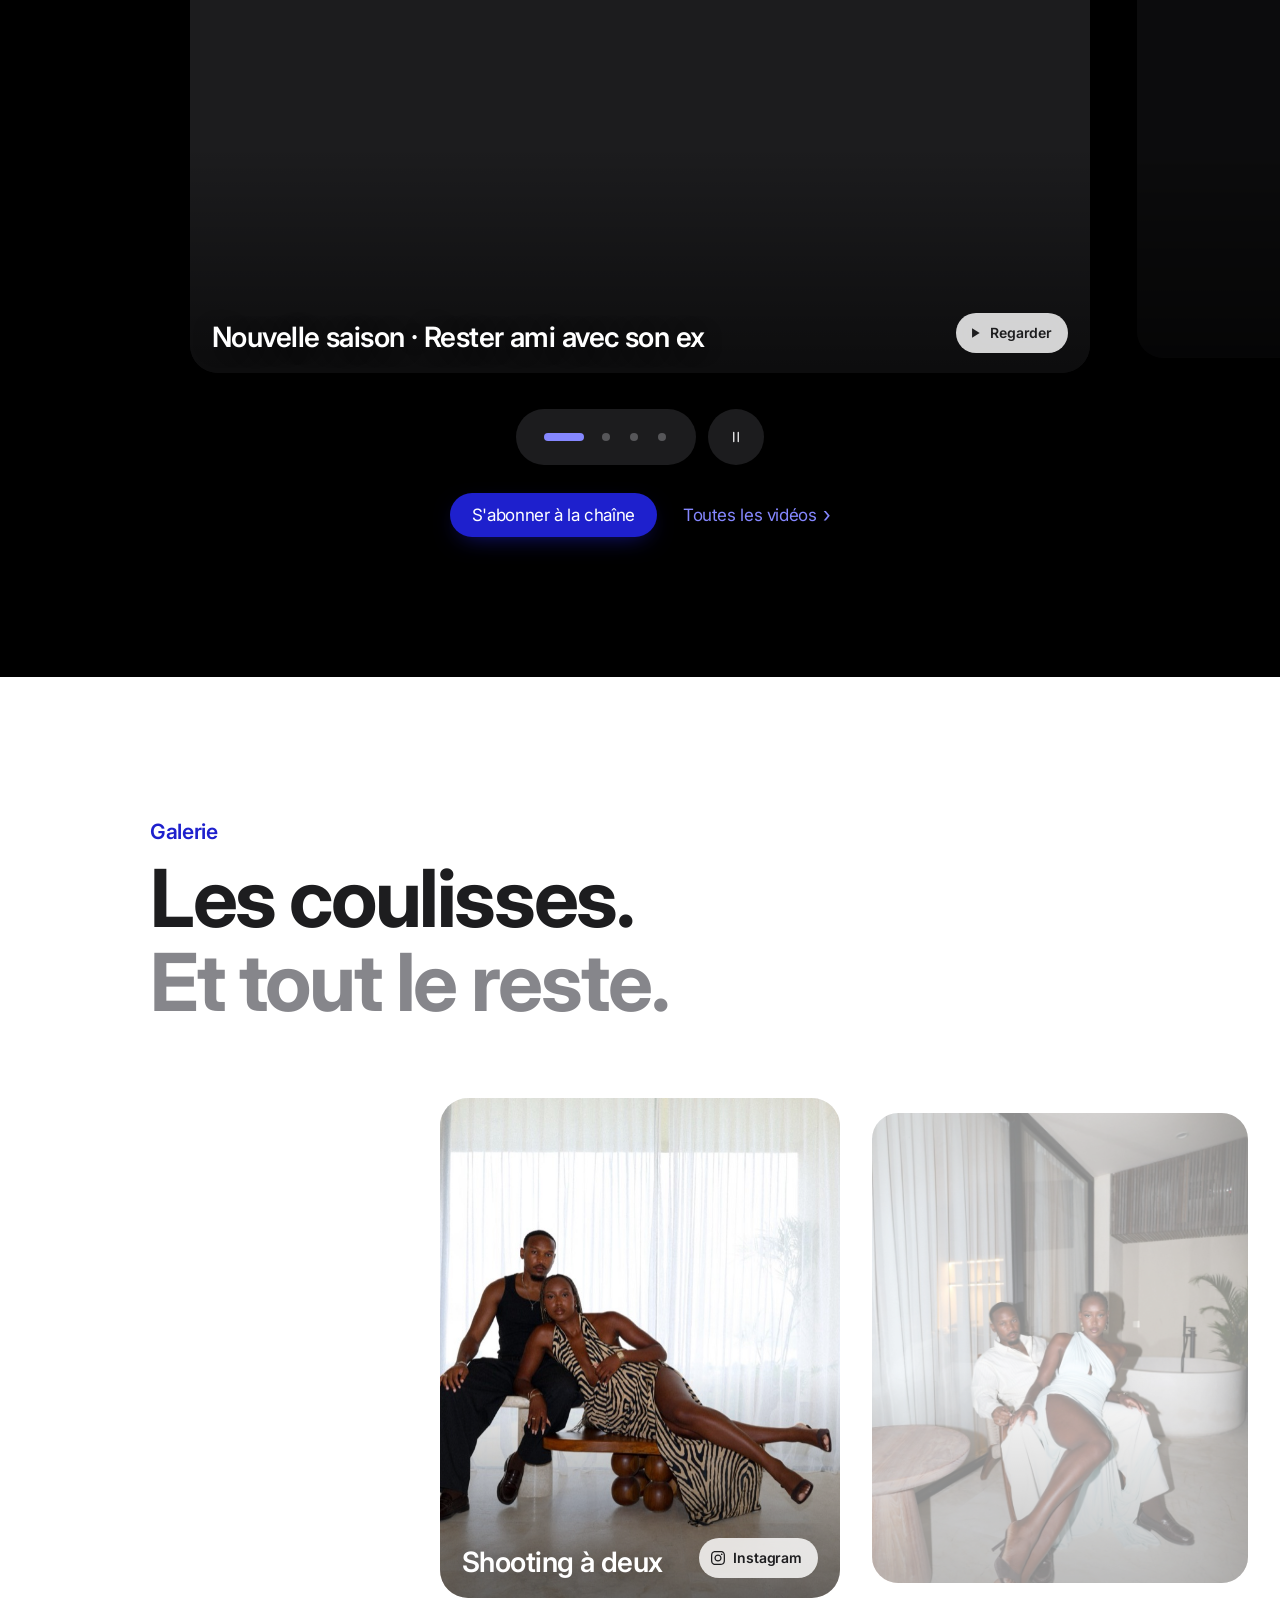
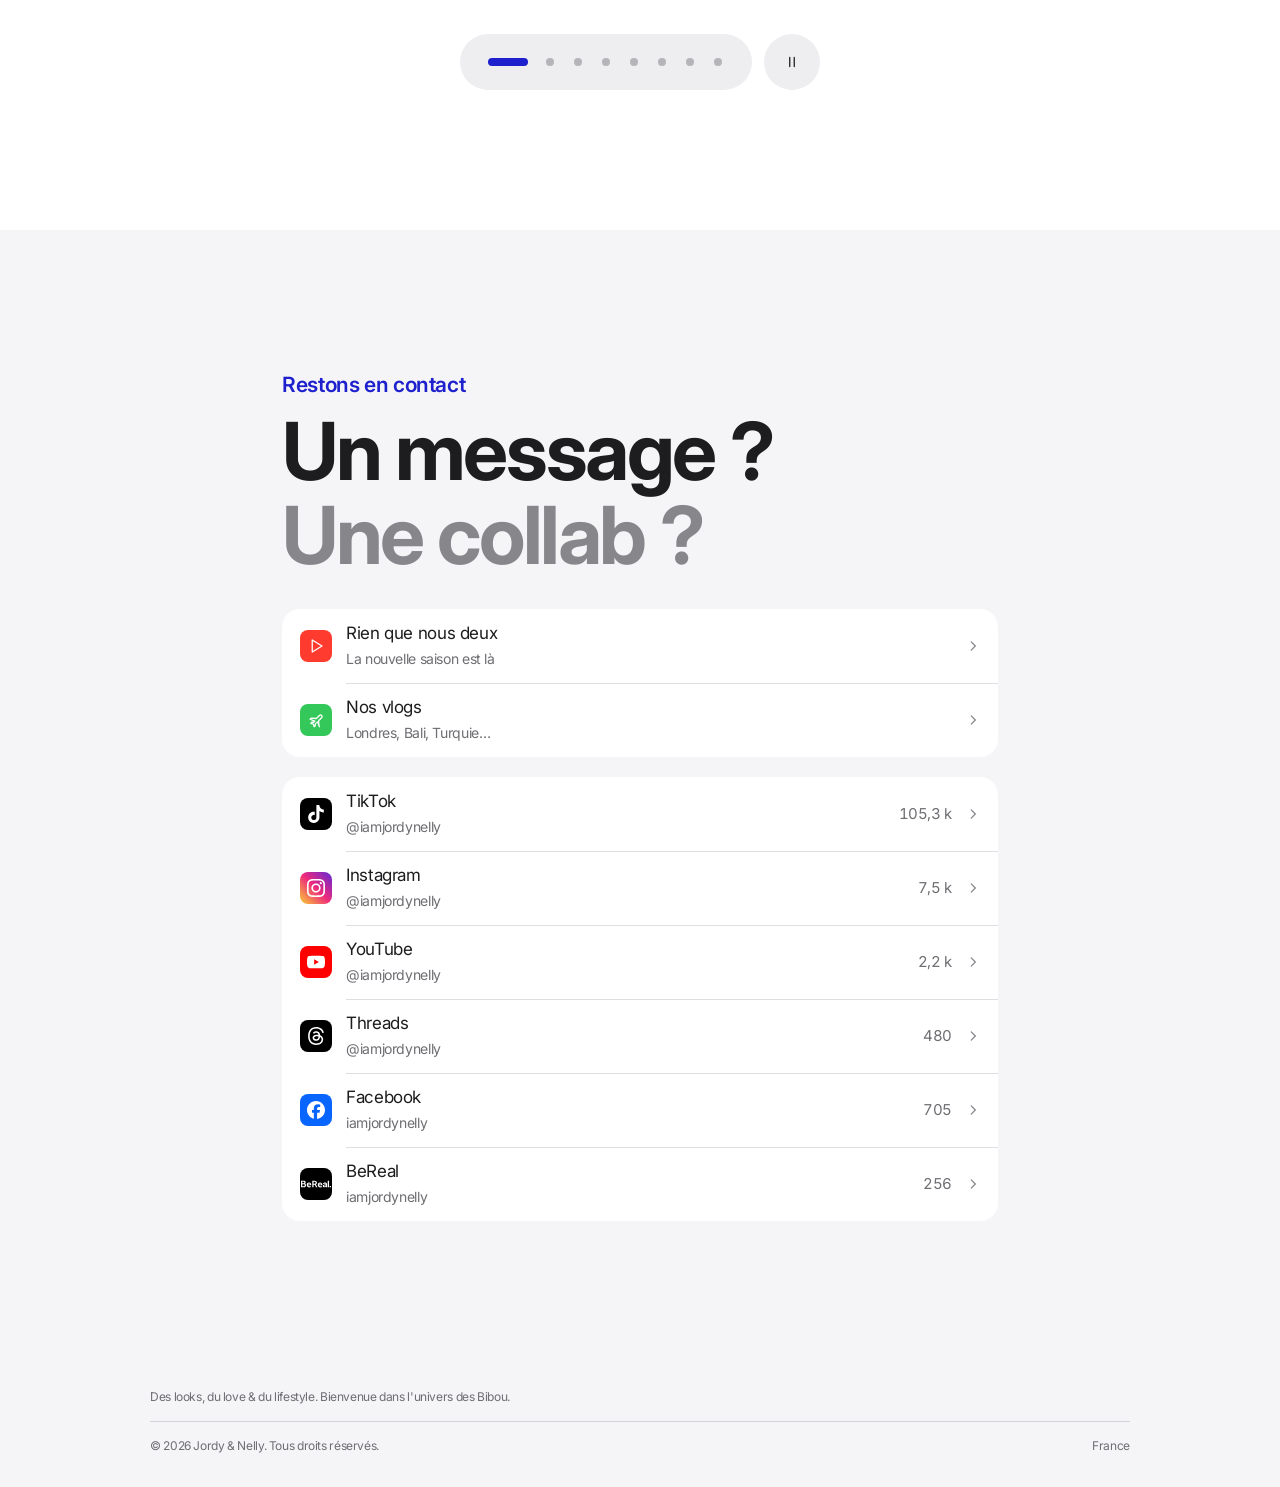
==== commit 6e719dd1: "Mise à jour automatique : abonnés" ====
--- a/index.html
+++ b/index.html
@@ -18,7 +18,7 @@
   <link rel="preconnect" href="https://fonts.gstatic.com" crossorigin>
   <!-- Police de secours (Android/PC) chargée sans bloquer l'affichage : les iPhone utilisent la police Apple -->
   <link href="https://fonts.googleapis.com/css2?family=Inter:wght@400;500;600;700&display=swap" rel="stylesheet" media="print" onload="this.media='all'">
-  <link rel="stylesheet" href="style.css?v=38">
+  <link rel="stylesheet" href="style.css?v=39">
   <meta name="theme-color" content="#ffffff">
   <!-- Applique le mode du téléphone avant l'affichage (évite un flash blanc en mode sombre) -->
   <script>
@@ -138,7 +138,7 @@
 
   <div class="toast" id="toast" role="status" aria-live="polite"></div>
 
-  <script src="data.js?v=38"></script>
-  <script src="app.js?v=38"></script>
+  <script src="data.js?v=39"></script>
+  <script src="app.js?v=39"></script>
 </body>
 </html>
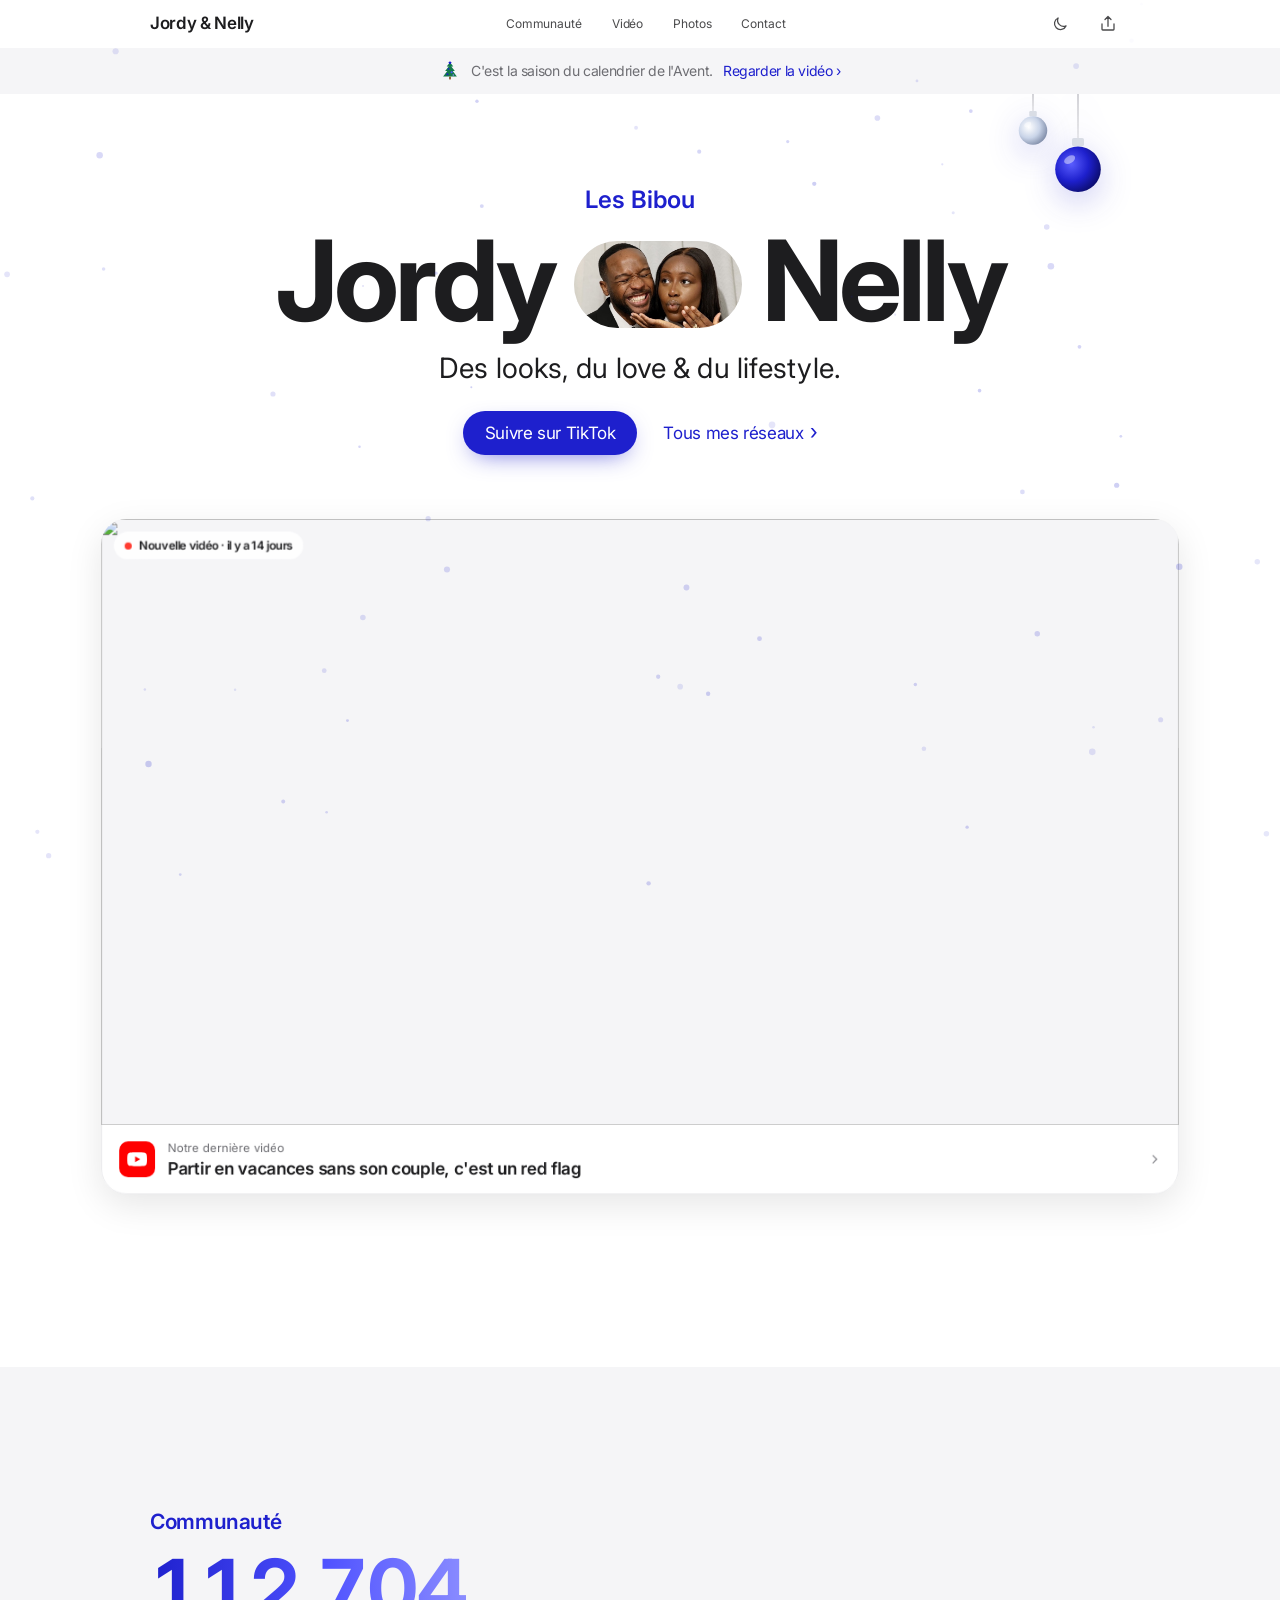
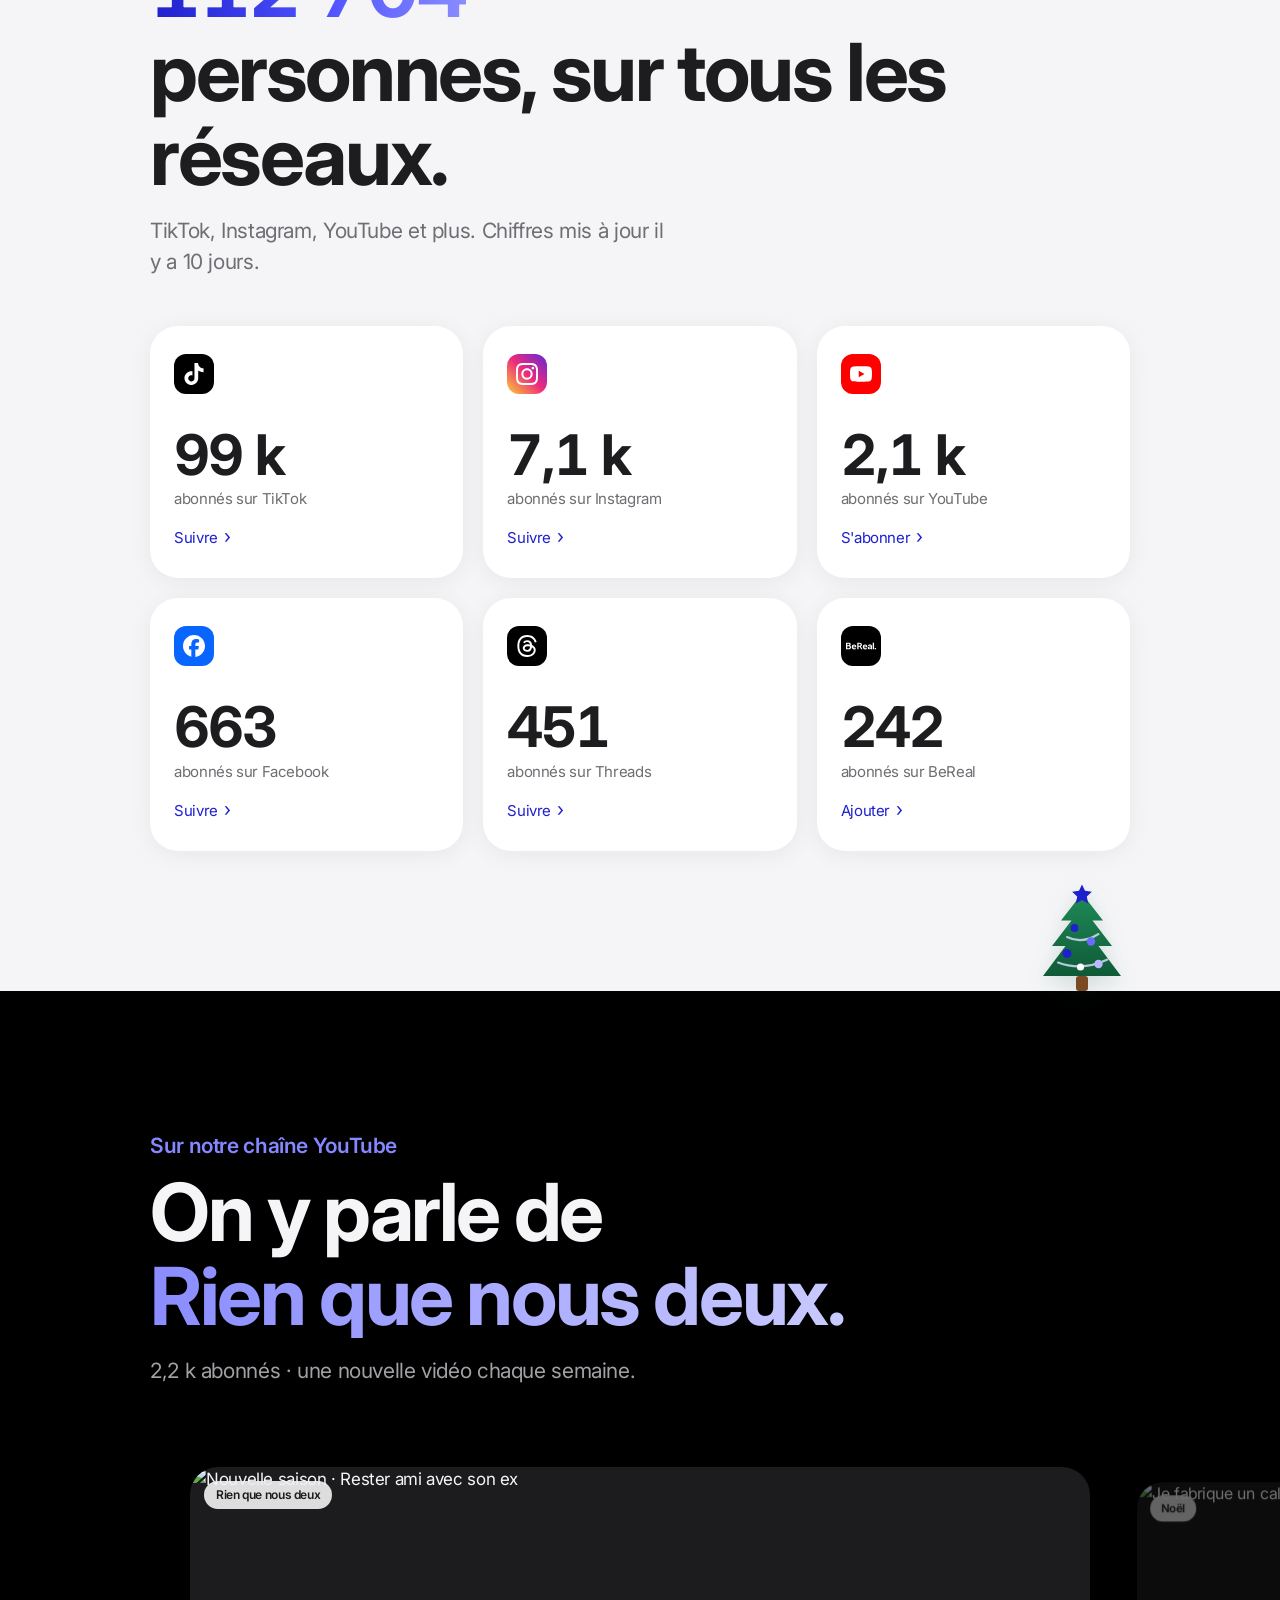
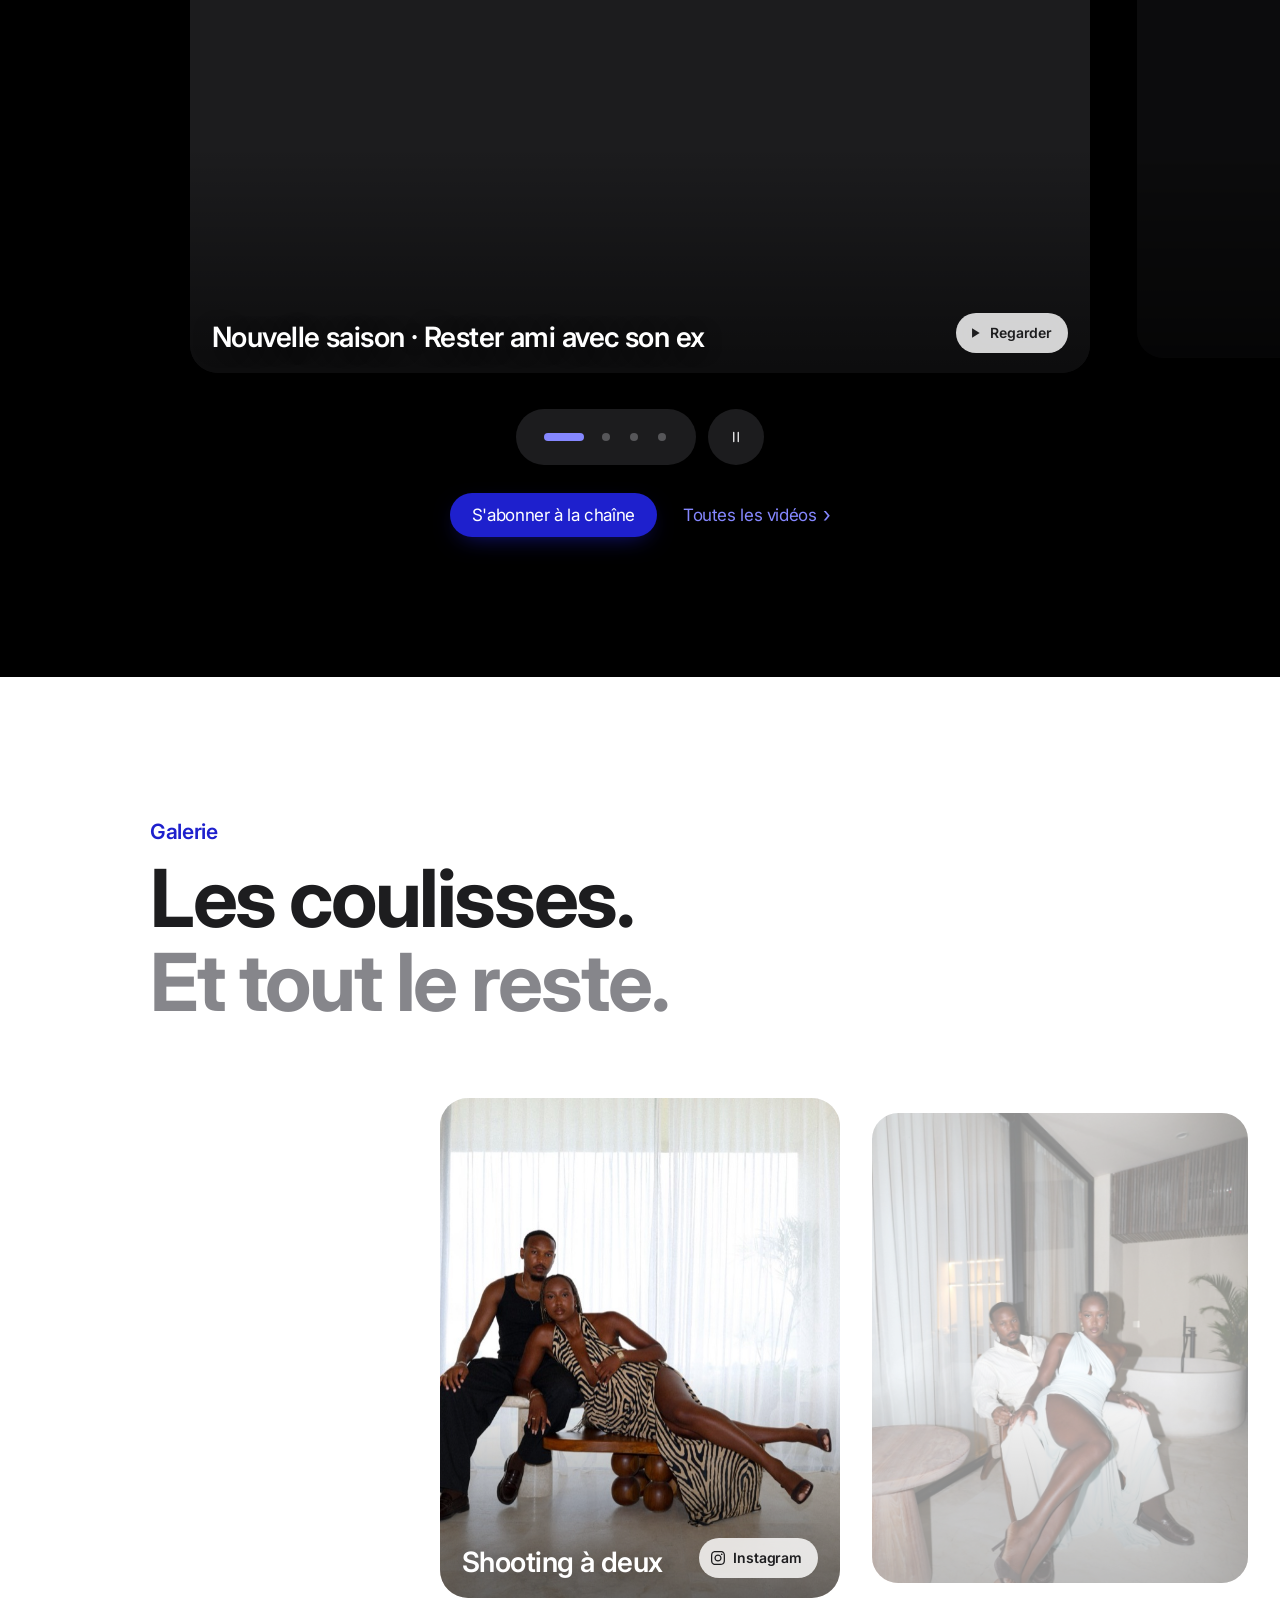
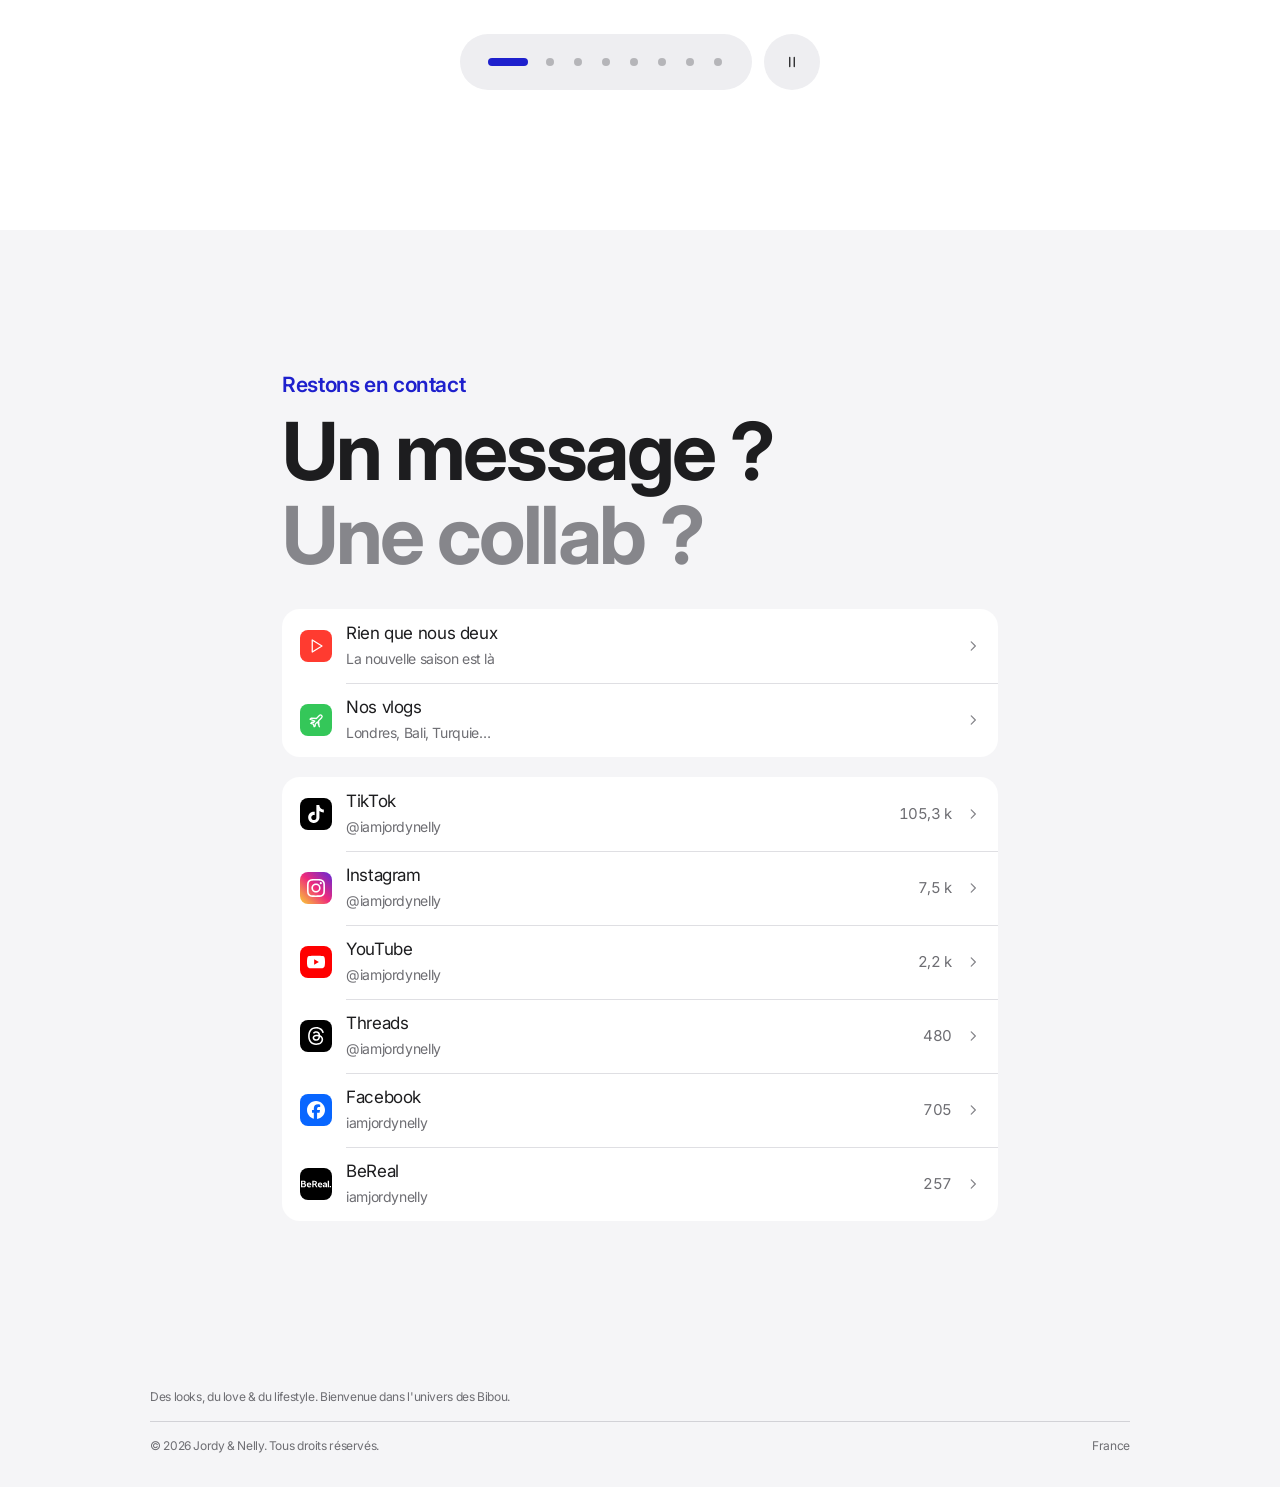
==== commit 3f243e0b: "Mise à jour automatique : abonnés" ====
--- a/index.html
+++ b/index.html
@@ -18,7 +18,7 @@
   <link rel="preconnect" href="https://fonts.gstatic.com" crossorigin>
   <!-- Police de secours (Android/PC) chargée sans bloquer l'affichage : les iPhone utilisent la police Apple -->
   <link href="https://fonts.googleapis.com/css2?family=Inter:wght@400;500;600;700&display=swap" rel="stylesheet" media="print" onload="this.media='all'">
-  <link rel="stylesheet" href="style.css?v=39">
+  <link rel="stylesheet" href="style.css?v=40">
   <meta name="theme-color" content="#ffffff">
   <!-- Applique le mode du téléphone avant l'affichage (évite un flash blanc en mode sombre) -->
   <script>
@@ -138,7 +138,7 @@
 
   <div class="toast" id="toast" role="status" aria-live="polite"></div>
 
-  <script src="data.js?v=39"></script>
-  <script src="app.js?v=39"></script>
+  <script src="data.js?v=40"></script>
+  <script src="app.js?v=40"></script>
 </body>
 </html>
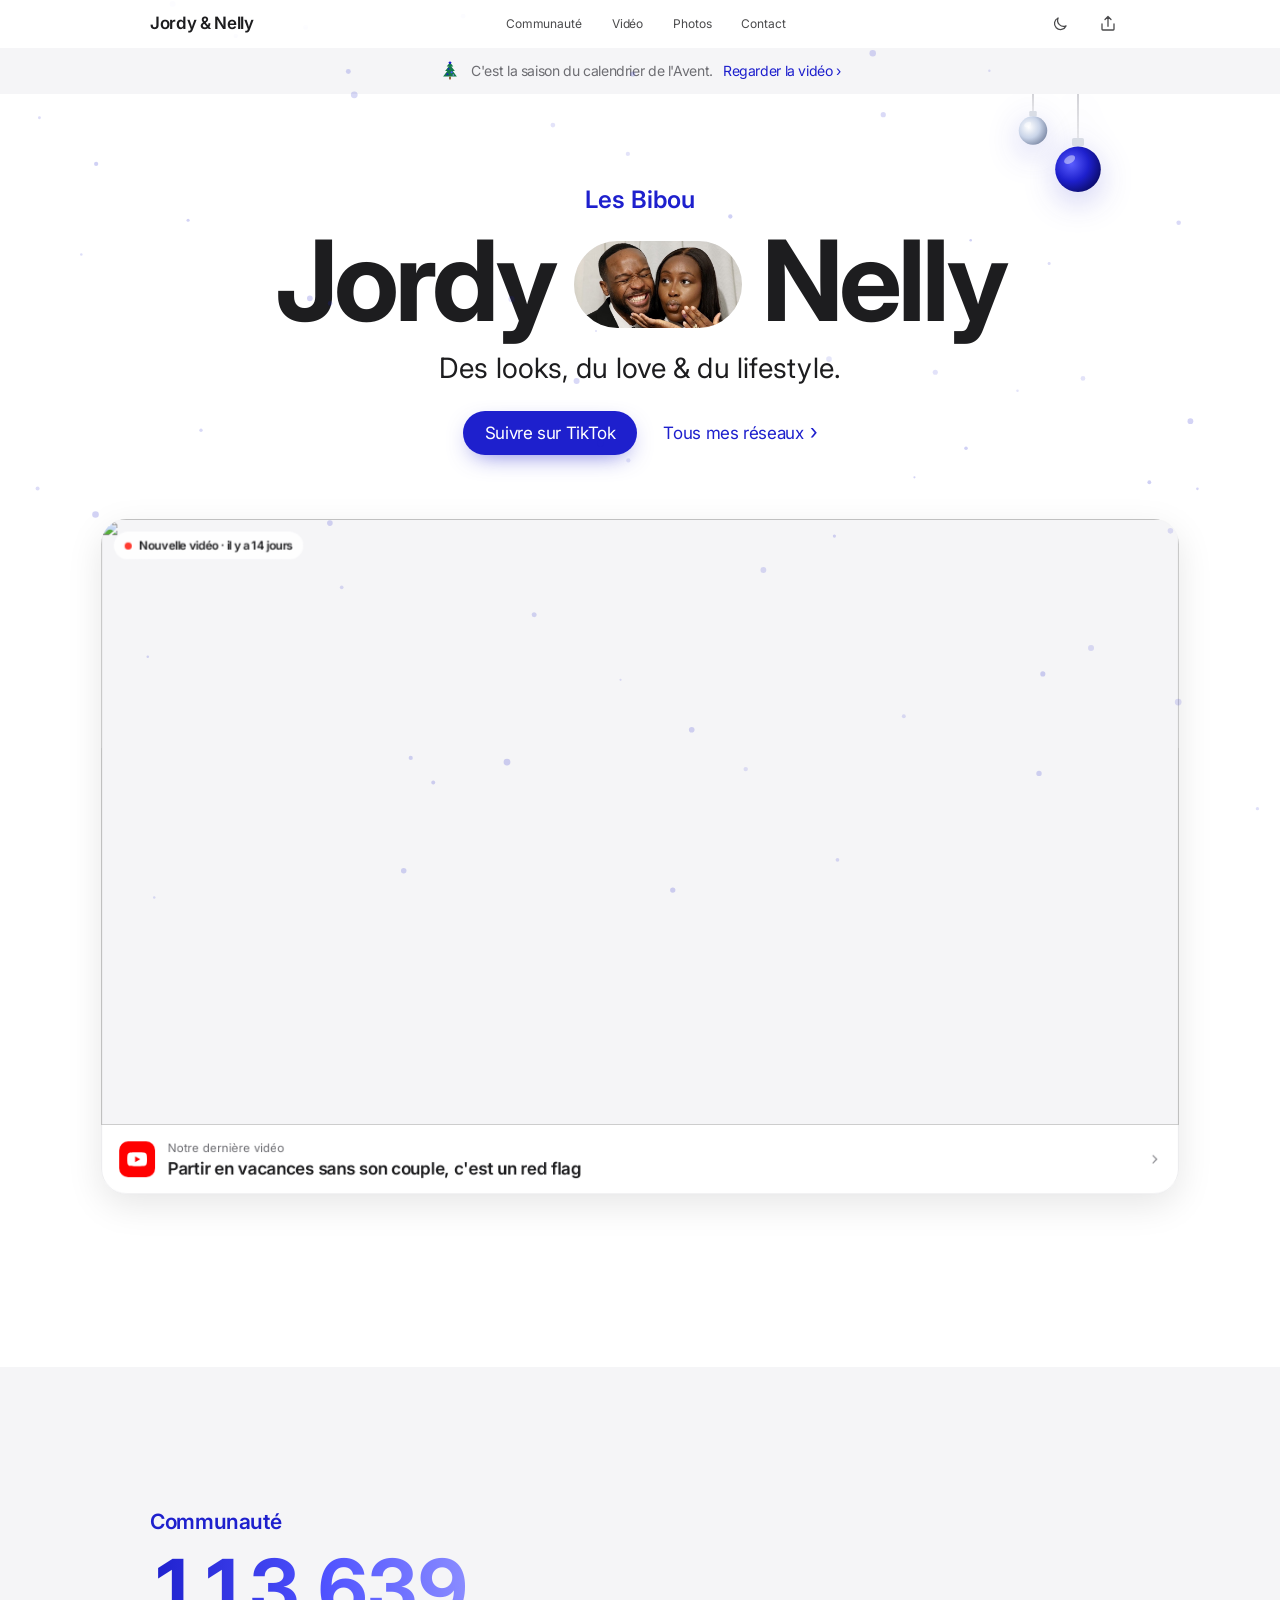
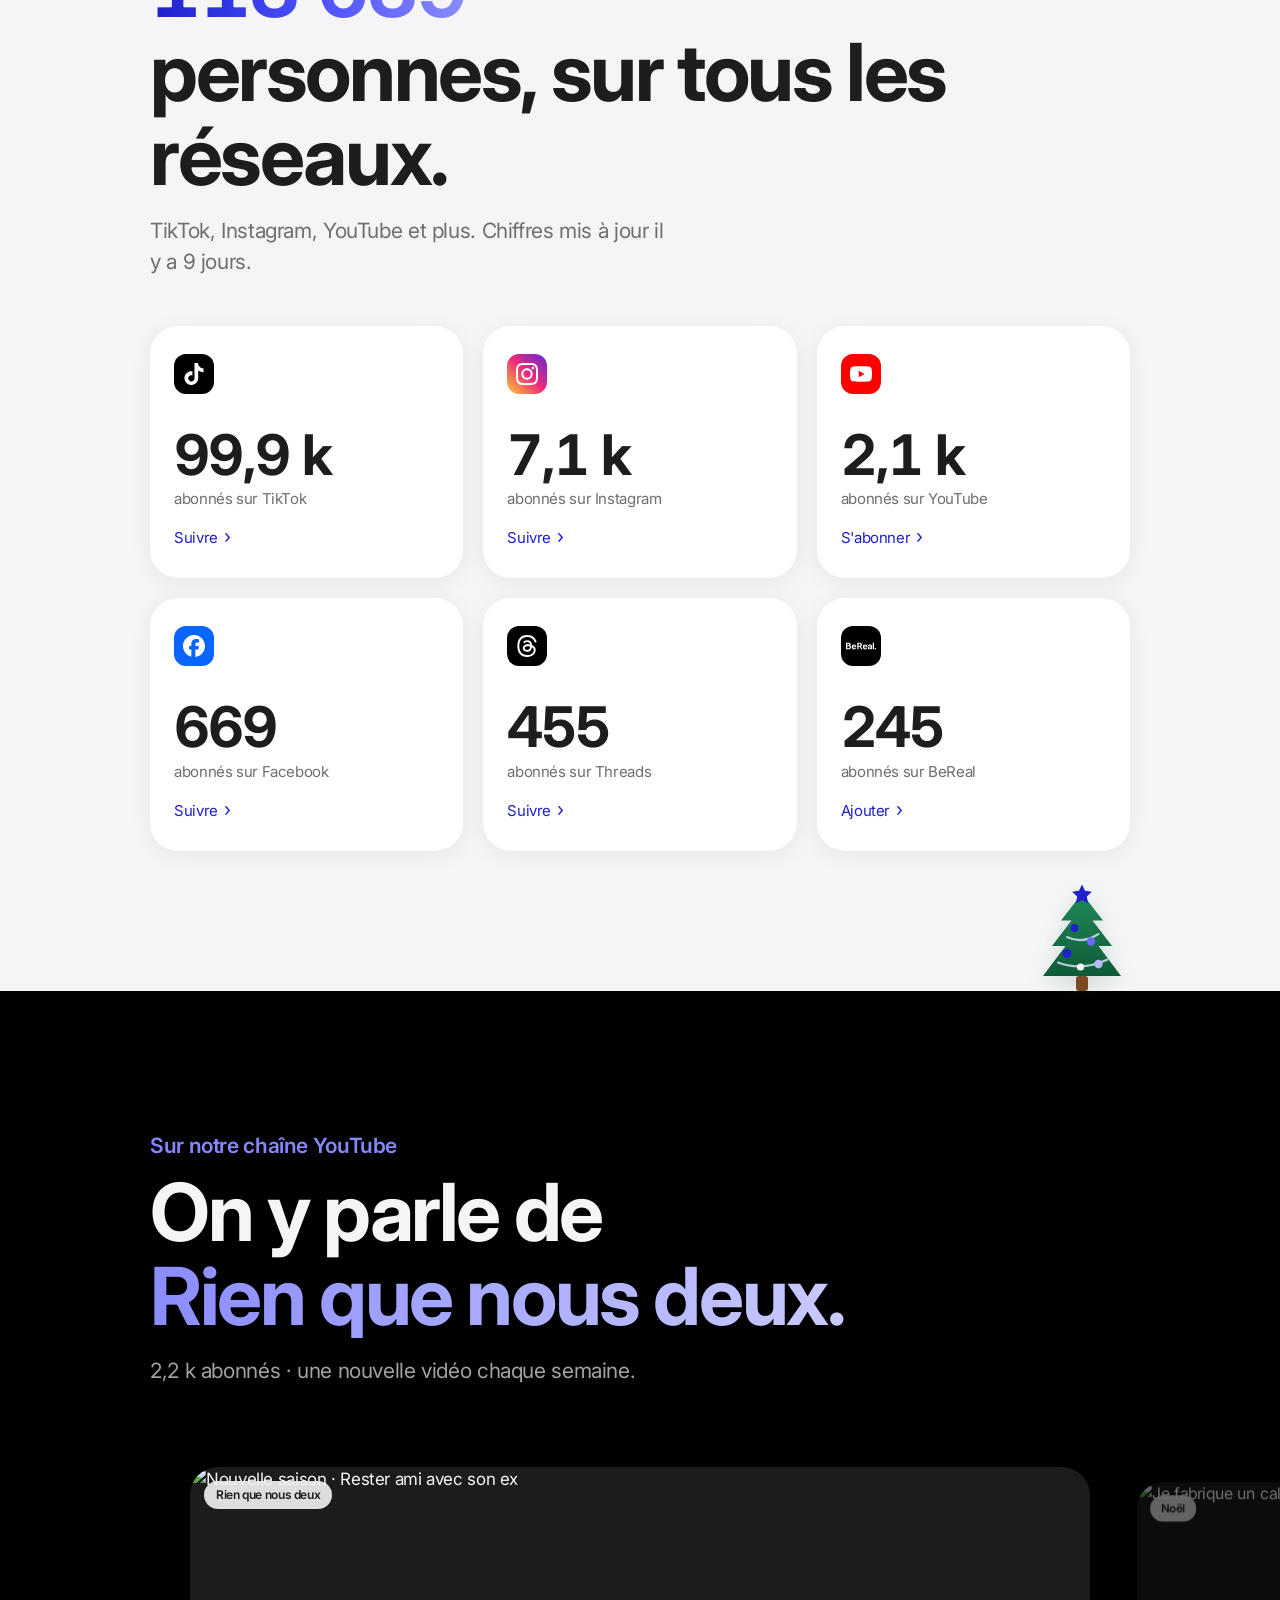
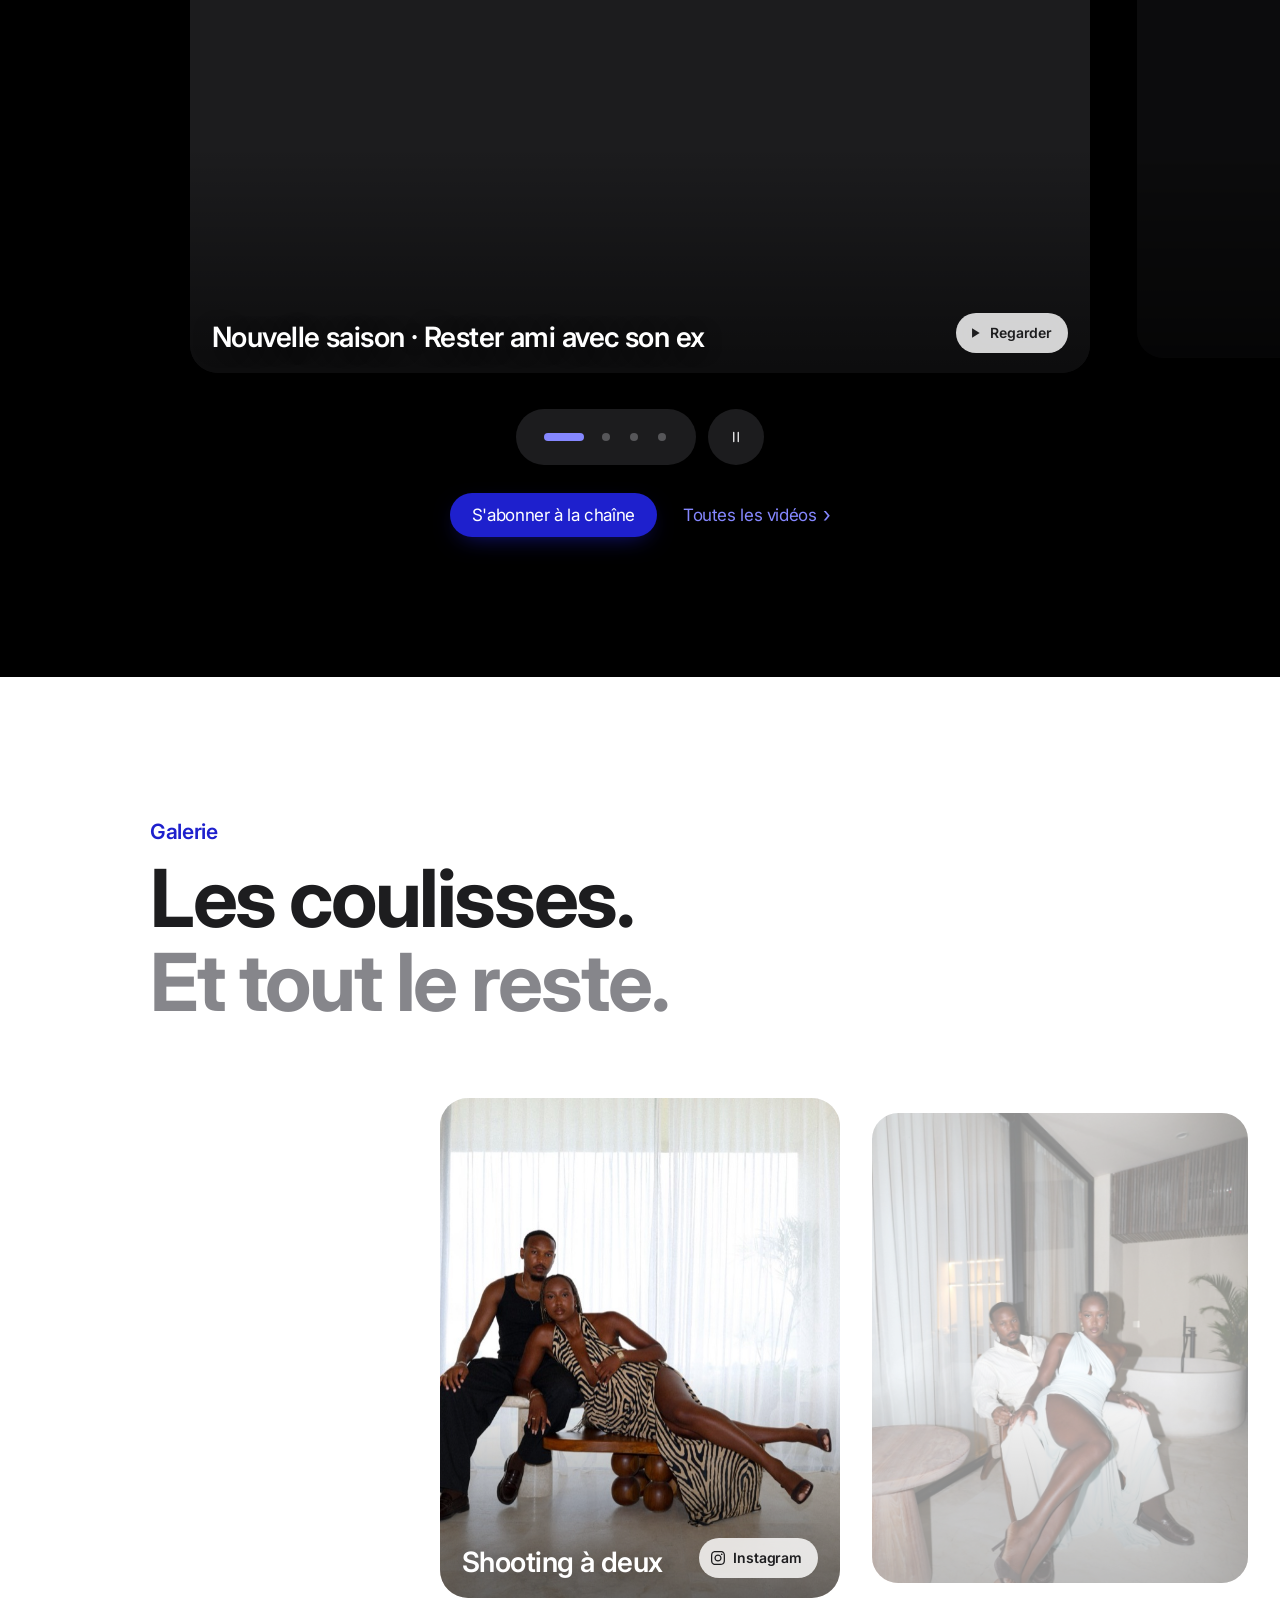
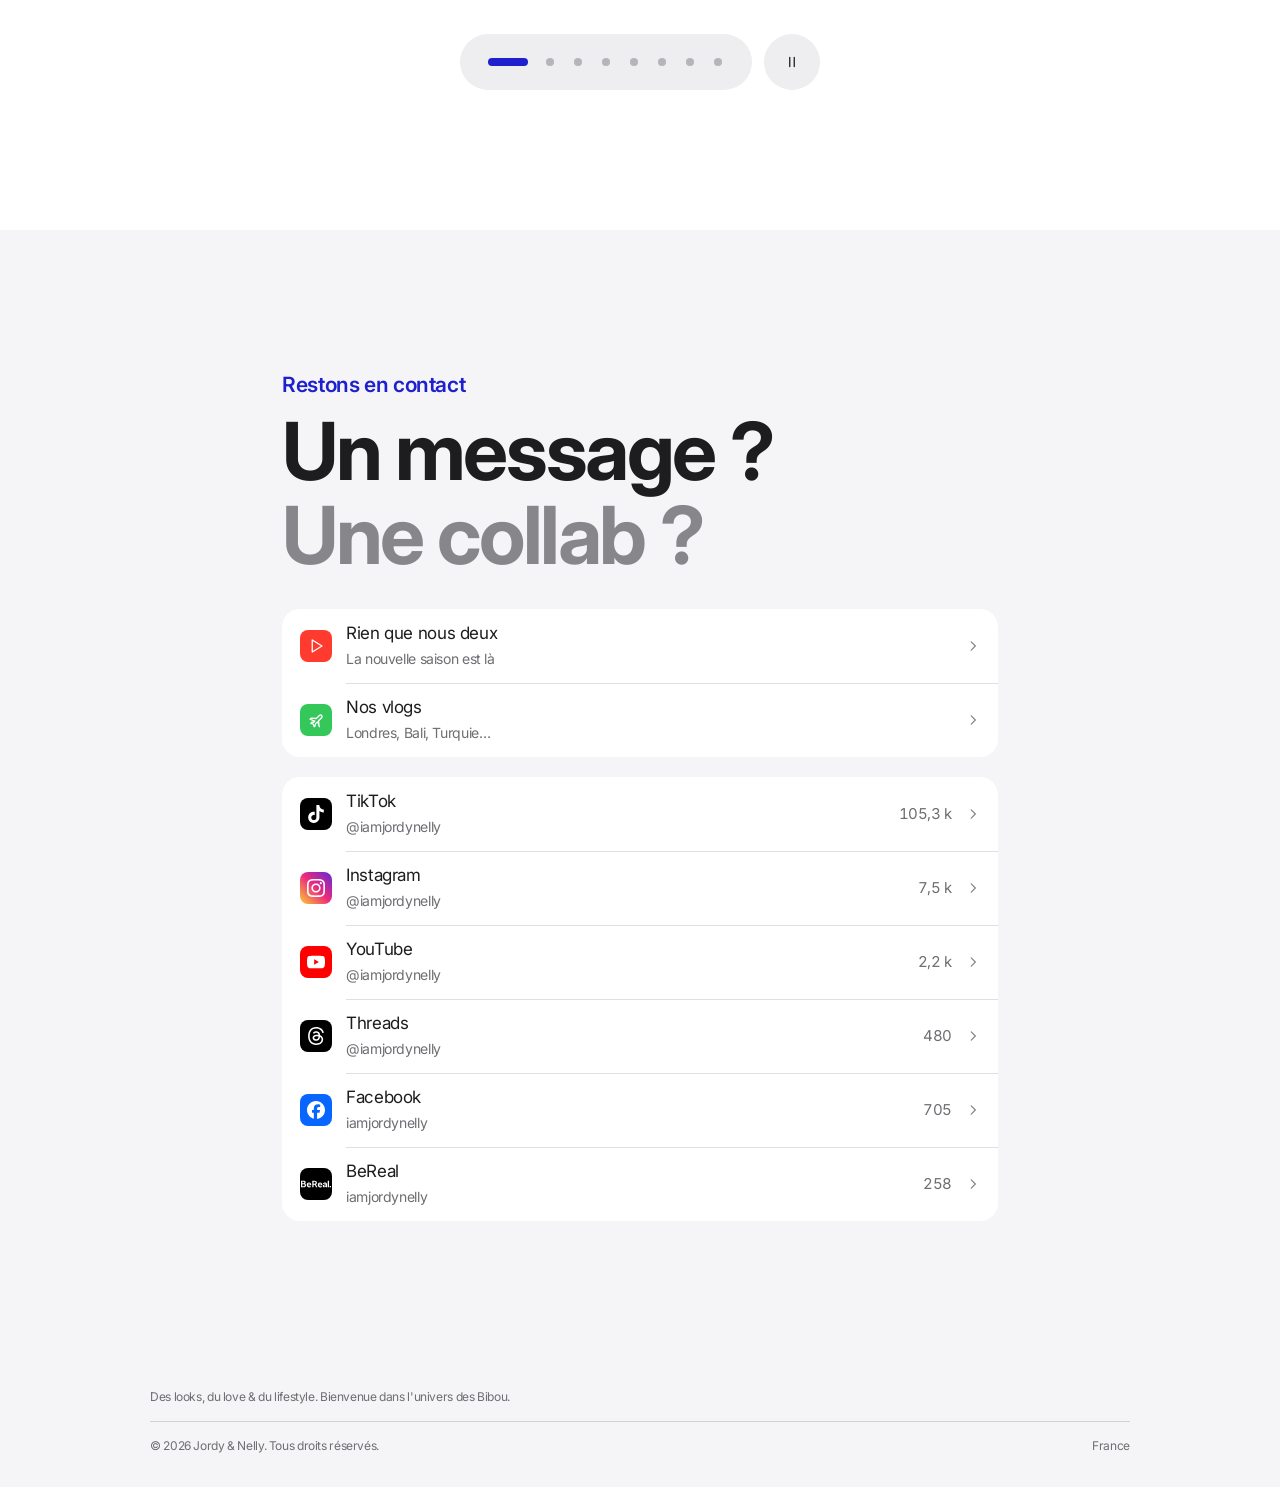
==== commit db2a9378: "Mise à jour automatique : abonnés" ====
--- a/index.html
+++ b/index.html
@@ -18,7 +18,7 @@
   <link rel="preconnect" href="https://fonts.gstatic.com" crossorigin>
   <!-- Police de secours (Android/PC) chargée sans bloquer l'affichage : les iPhone utilisent la police Apple -->
   <link href="https://fonts.googleapis.com/css2?family=Inter:wght@400;500;600;700&display=swap" rel="stylesheet" media="print" onload="this.media='all'">
-  <link rel="stylesheet" href="style.css?v=40">
+  <link rel="stylesheet" href="style.css?v=41">
   <meta name="theme-color" content="#ffffff">
   <!-- Applique le mode du téléphone avant l'affichage (évite un flash blanc en mode sombre) -->
   <script>
@@ -138,7 +138,7 @@
 
   <div class="toast" id="toast" role="status" aria-live="polite"></div>
 
-  <script src="data.js?v=40"></script>
-  <script src="app.js?v=40"></script>
+  <script src="data.js?v=41"></script>
+  <script src="app.js?v=41"></script>
 </body>
 </html>
